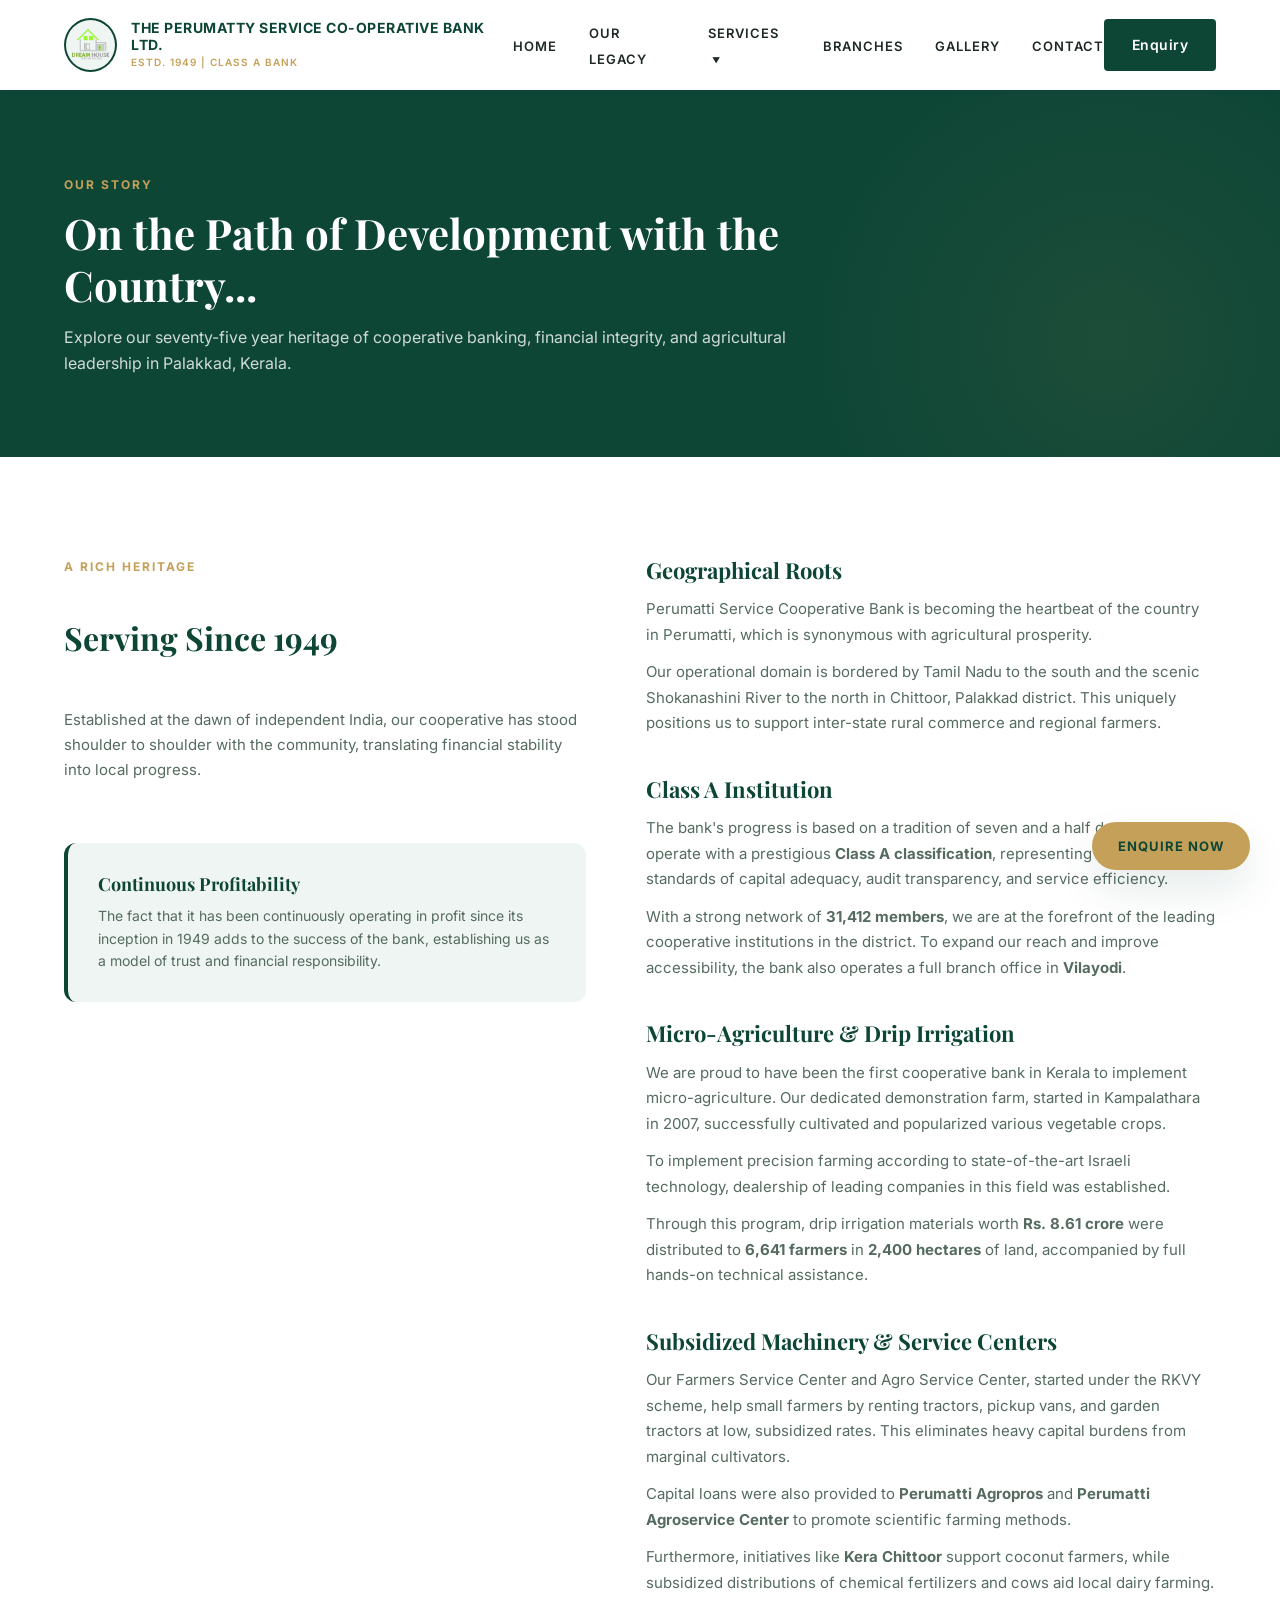
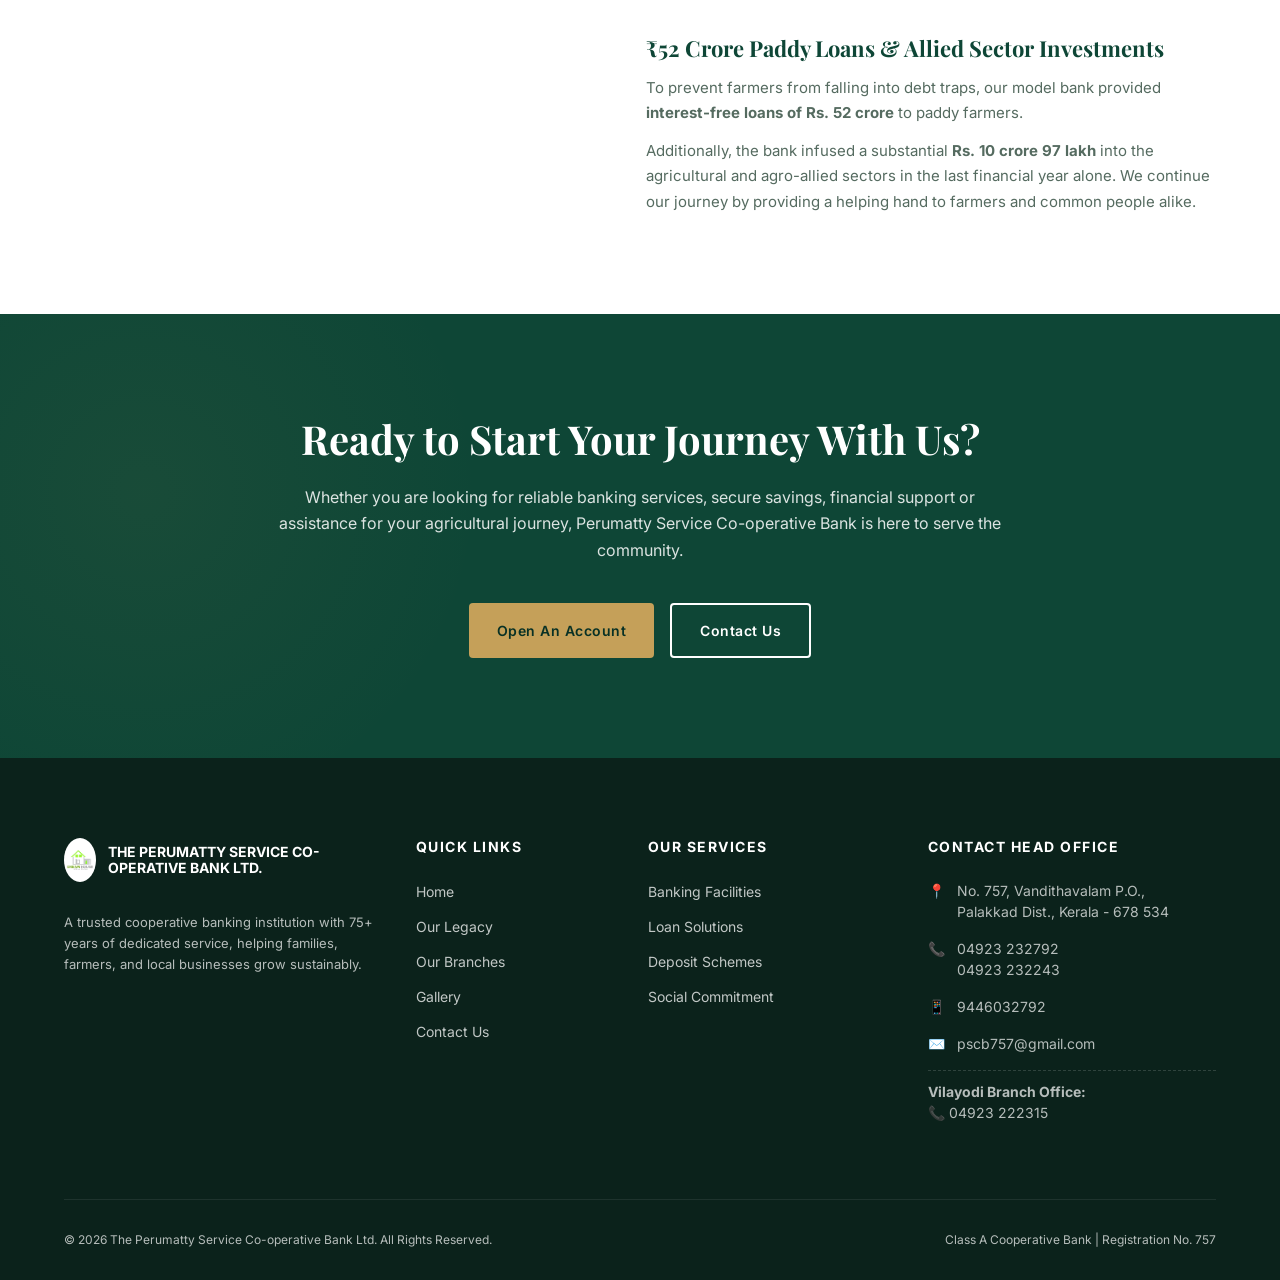
==== about.html @ e108cbb1 "Initial commit - Perumatty Bank website" ====
<!DOCTYPE html>
<html lang="en">
<head>
    <meta charset="UTF-8">
    <meta name="viewport" content="width=device-width, initial-scale=1.0">
    <title>Our Legacy | Perumatty Service Co-operative Bank Ltd.</title>
    <meta name="description" content="Discover the 75-year history of Perumatty Service Co-operative Bank, a pioneer in cooperative banking and micro-agriculture since 1949.">
    <!-- Stylesheets -->
    <link rel="stylesheet" href="css/style.css">
</head>
<body>

    <!-- Sticky Navigation Bar -->
    <header class="navbar">
        <div class="container">
            <a href="index.html" class="nav-brand">
                <div class="logo-container">
                    <img src="assets/logo.png" alt="Perumatty Bank Logo">
                </div>
                <div class="brand-names">
                    <span class="brand-title-full">THE PERUMATTY SERVICE CO-OPERATIVE BANK LTD.</span>
                    <span class="brand-subtitle-full">ESTD. 1949 | CLASS A BANK</span>
                </div>
            </a>
            
            <nav>
                <ul class="nav-menu">
                    <li class="nav-item"><a href="index.html" class="nav-link">Home</a></li>
                    <li class="nav-item"><a href="about.html" class="nav-link active">Our Legacy</a></li>
                    <li class="nav-item dropdown">
                        <a class="nav-link">Services <span class="dropdown-icon">▼</span></a>
                        <div class="dropdown-menu">
                            <a href="services/banking-facilities.html" class="dropdown-link">Banking Facilities</a>
                            <a href="services/loans.html" class="dropdown-link">Loan Solutions</a>
                            <a href="services/deposits.html" class="dropdown-link">Deposit Schemes</a>
                            <a href="services/social-committed-presence.html" class="dropdown-link">Social Committed Presence</a>
                        </div>
                    </li>
                    <li class="nav-item"><a href="branches.html" class="nav-link">Branches</a></li>
                    <li class="nav-item"><a href="gallery.html" class="nav-link">Gallery</a></li>
                    <li class="nav-item"><a href="contact.html" class="nav-link">Contact</a></li>
                </ul>
            </nav>

            <div class="navbar-actions">
                <a href="#enquiry" class="btn btn-primary trigger-enquiry">Enquiry</a>
            </div>

            <button class="hamburger" aria-label="Toggle Navigation Menu">
                <span></span>
                <span></span>
                <span></span>
            </button>
        </div>
    </header>
    
    <!-- Navbar Spacer -->
    <div class="navbar-spacer"></div>

    <!-- Sub-Hero Banner -->
    <section class="sub-hero">
        <div class="container">
            <div class="sub-hero-content">
                <span class="eyebrow" style="color: var(--accent);">Our Story</span>
                <h1 class="sub-hero-title">On the Path of Development with the Country...</h1>
                <p class="sub-hero-desc">Explore our seventy-five year heritage of cooperative banking, financial integrity, and agricultural leadership in Palakkad, Kerala.</p>
            </div>
        </div>
    </section>

    <!-- Detailed About Sections -->
    <section class="section section-bg-white reveal">
        <div class="container">
            <div class="welcome-grid" style="align-items: flex-start;">
                <!-- Left: Legacy Highlight -->
                <div class="contact-info-panel" style="position: sticky; top: 110px;">
                    <span class="eyebrow">A Rich Heritage</span>
                    <h2 style="font-size: 32px; margin-bottom: 20px;">Serving Since 1949</h2>
                    <p style="color: var(--text-muted); font-size: 15px; margin-bottom: 30px;">Established at the dawn of independent India, our cooperative has stood shoulder to shoulder with the community, translating financial stability into local progress.</p>
                    
                    <div style="background-color: var(--primary-light); padding: 30px; border-radius: var(--border-radius-md); border-left: 4px solid var(--primary);">
                        <h4 style="font-size: 18px; margin-bottom: 10px; color: var(--primary);">Continuous Profitability</h4>
                        <p style="font-size: 14px; color: var(--text-muted); line-height: 1.6;">The fact that it has been continuously operating in profit since its inception in 1949 adds to the success of the bank, establishing us as a model of trust and financial responsibility.</p>
                    </div>
                </div>

                <!-- Right: Editorial Content broken into readable sections -->
                <div class="welcome-content" style="display: flex; flex-direction: column; gap: 40px;">
                    
                    <!-- Section 1: Geographical Roots -->
                    <div>
                        <h3 style="font-size: 22px; margin-bottom: 12px; color: var(--primary); font-family: var(--font-heading);">Geographical Roots</h3>
                        <p style="color: var(--text-muted); font-size: 15px; line-height: 1.7; margin-bottom: 12px;">
                            Perumatti Service Cooperative Bank is becoming the heartbeat of the country in Perumatti, which is synonymous with agricultural prosperity.
                        </p>
                        <p style="color: var(--text-muted); font-size: 15px; line-height: 1.7;">
                            Our operational domain is bordered by Tamil Nadu to the south and the scenic Shokanashini River to the north in Chittoor, Palakkad district. This uniquely positions us to support inter-state rural commerce and regional farmers.
                        </p>
                    </div>

                    <!-- Section 2: Established Membership & Classification -->
                    <div>
                        <h3 style="font-size: 22px; margin-bottom: 12px; color: var(--primary); font-family: var(--font-heading);">Class A Institution</h3>
                        <p style="color: var(--text-muted); font-size: 15px; line-height: 1.7; margin-bottom: 12px;">
                            The bank's progress is based on a tradition of seven and a half decades. We operate with a prestigious <strong>Class A classification</strong>, representing the highest standards of capital adequacy, audit transparency, and service efficiency.
                        </p>
                        <p style="color: var(--text-muted); font-size: 15px; line-height: 1.7;">
                            With a strong network of <strong>31,412 members</strong>, we are at the forefront of the leading cooperative institutions in the district. To expand our reach and improve accessibility, the bank also operates a full branch office in <strong>Vilayodi</strong>.
                        </p>
                    </div>

                    <!-- Section 3: Precision Farming & Israeli Technology -->
                    <div>
                        <h3 style="font-size: 22px; margin-bottom: 12px; color: var(--primary); font-family: var(--font-heading);">Micro-Agriculture & Drip Irrigation</h3>
                        <p style="color: var(--text-muted); font-size: 15px; line-height: 1.7; margin-bottom: 12px;">
                            We are proud to have been the first cooperative bank in Kerala to implement micro-agriculture. Our dedicated demonstration farm, started in Kampalathara in 2007, successfully cultivated and popularized various vegetable crops.
                        </p>
                        <p style="color: var(--text-muted); font-size: 15px; line-height: 1.7; margin-bottom: 12px;">
                            To implement precision farming according to state-of-the-art Israeli technology, dealership of leading companies in this field was established.
                        </p>
                        <p style="color: var(--text-muted); font-size: 15px; line-height: 1.7;">
                            Through this program, drip irrigation materials worth <strong>Rs. 8.61 crore</strong> were distributed to <strong>6,641 farmers</strong> in <strong>2,400 hectares</strong> of land, accompanied by full hands-on technical assistance.
                        </p>
                    </div>

                    <!-- Section 4: Farmers Service Center & Subsidies -->
                    <div>
                        <h3 style="font-size: 22px; margin-bottom: 12px; color: var(--primary); font-family: var(--font-heading);">Subsidized Machinery & Service Centers</h3>
                        <p style="color: var(--text-muted); font-size: 15px; line-height: 1.7; margin-bottom: 12px;">
                            Our Farmers Service Center and Agro Service Center, started under the RKVY scheme, help small farmers by renting tractors, pickup vans, and garden tractors at low, subsidized rates. This eliminates heavy capital burdens from marginal cultivators.
                        </p>
                        <p style="color: var(--text-muted); font-size: 15px; line-height: 1.7; margin-bottom: 12px;">
                            Capital loans were also provided to <strong>Perumatti Agropros</strong> and <strong>Perumatti Agroservice Center</strong> to promote scientific farming methods.
                        </p>
                        <p style="color: var(--text-muted); font-size: 15px; line-height: 1.7;">
                            Furthermore, initiatives like <strong>Kera Chittoor</strong> support coconut farmers, while subsidized distributions of chemical fertilizers and cows aid local dairy farming.
                        </p>
                    </div>

                    <!-- Section 5: Unprecedented Paddy Financing -->
                    <div>
                        <h3 style="font-size: 22px; margin-bottom: 12px; color: var(--primary); font-family: var(--font-heading);">₹52 Crore Paddy Loans & Allied Sector Investments</h3>
                        <p style="color: var(--text-muted); font-size: 15px; line-height: 1.7; margin-bottom: 12px;">
                            To prevent farmers from falling into debt traps, our model bank provided <strong>interest-free loans of Rs. 52 crore</strong> to paddy farmers.
                        </p>
                        <p style="color: var(--text-muted); font-size: 15px; line-height: 1.7;">
                            Additionally, the bank infused a substantial <strong>Rs. 10 crore 97 lakh</strong> into the agricultural and agro-allied sectors in the last financial year alone. We continue our journey by providing a helping hand to farmers and common people alike.
                        </p>
                    </div>
                </div>
            </div>
        </div>
    </section>

    <!-- Ready to Start Your Journey Section -->
    <section class="cta-section reveal">
        <div class="container">
            <div class="cta-content">
                <h2 class="cta-title">Ready to Start Your Journey With Us?</h2>
                <p class="cta-desc">Whether you are looking for reliable banking services, secure savings, financial support or assistance for your agricultural journey, Perumatty Service Co-operative Bank is here to serve the community.</p>
                <div class="cta-actions">
                    <a href="#enquiry" class="btn btn-accent trigger-enquiry" data-service="General Enquiry">Open An Account</a>
                    <a href="contact.html" class="btn btn-outline-white">Contact Us</a>
                </div>
            </div>
        </div>
    </section>

    <!-- Footer -->
    <footer class="footer">
        <div class="container">
            <div class="footer-grid">
                <!-- Col 1: Brand Info -->
                <div class="footer-logo-area">
                    <div class="footer-logo-row">
                        <div class="footer-logo-container">
                            <img src="assets/logo.png" alt="Perumatty Bank Footer Logo">
                        </div>
                        <span class="footer-brand-title">THE PERUMATTY SERVICE CO-OPERATIVE BANK LTD.</span>
                    </div>
                    <p style="font-size: 13px; line-height: 1.6; margin-top: 10px;">A trusted cooperative banking institution with 75+ years of dedicated service, helping families, farmers, and local businesses grow sustainably.</p>
                </div>
                
                <!-- Col 2: Quick Links -->
                <div>
                    <h5>Quick Links</h5>
                    <ul class="footer-links-list">
                        <li class="footer-link-item"><a href="index.html">Home</a></li>
                        <li class="footer-link-item"><a href="about.html">Our Legacy</a></li>
                        <li class="footer-link-item"><a href="branches.html">Our Branches</a></li>
                        <li class="footer-link-item"><a href="gallery.html">Gallery</a></li>
                        <li class="footer-link-item"><a href="contact.html">Contact Us</a></li>
                    </ul>
                </div>
                
                <!-- Col 3: Services Links -->
                <div>
                    <h5>Our Services</h5>
                    <ul class="footer-links-list">
                        <li class="footer-link-item"><a href="services/banking-facilities.html">Banking Facilities</a></li>
                        <li class="footer-link-item"><a href="services/loans.html">Loan Solutions</a></li>
                        <li class="footer-link-item"><a href="services/deposits.html">Deposit Schemes</a></li>
                        <li class="footer-link-item"><a href="services/social-committed-presence.html">Social Commitment</a></li>
                    </ul>
                </div>
                
                <!-- Col 4: Contact Details -->
                <div>
                    <h5>Contact Head Office</h5>
                    <div class="footer-contact-item">
                        <div class="footer-contact-icon">📍</div>
                        <div>No. 757, Vandithavalam P.O.,<br>Palakkad Dist., Kerala - 678 534</div>
                    </div>
                    <div class="footer-contact-item">
                        <div class="footer-contact-icon">📞</div>
                        <div>
                            <a href="tel:04923232792">04923 232792</a><br>
                            <a href="tel:04923232243">04923 232243</a>
                        </div>
                    </div>
                    <div class="footer-contact-item">
                        <div class="footer-contact-icon">📱</div>
                        <div><a href="tel:9446032792">9446032792</a></div>
                    </div>
                    <div class="footer-contact-item">
                        <div class="footer-contact-icon">✉️</div>
                        <div><a href="mailto:pscb757@gmail.com">pscb757@gmail.com</a></div>
                    </div>
                    <div class="footer-contact-item" style="border-top: 1px dashed rgba(255,255,255,0.15); padding-top: 10px; margin-top: 10px;">
                        <div>
                            <strong>Vilayodi Branch Office:</strong><br>
                            📞 <a href="tel:04923222315">04923 222315</a>
                        </div>
                    </div>
                </div>
            </div>
            
            <div class="footer-bottom">
                <div>&copy; 2026 The Perumatty Service Co-operative Bank Ltd. All Rights Reserved.</div>
                <div>Class A Cooperative Bank | Registration No. 757</div>
            </div>
        </div>
    </footer>

    <!-- Sticky Floating Enquiry Button -->
    <button class="sticky-enquiry-btn trigger-enquiry">
        <span>Enquire Now</span>
    </button>

    <!-- Enquiry Modal/Panel -->
    <div class="enquiry-modal" id="enquiryModal">
        <div class="enquiry-panel">
            <div class="enquiry-header">
                <h3>Quick Enquiry</h3>
                <button class="enquiry-close" aria-label="Close Enquiry Panel">&times;</button>
            </div>
            <form id="enquiryForm">
                <div class="form-group">
                    <label class="form-label" for="enquiryName">Full Name</label>
                    <input type="text" id="enquiryName" class="form-control" placeholder="Enter your full name" required>
                </div>
                <div class="form-group">
                    <label class="form-label" for="enquiryPhone">Phone Number</label>
                    <input type="tel" id="enquiryPhone" class="form-control" placeholder="Enter phone number" required>
                </div>
                <div class="form-group">
                    <label class="form-label" for="enquiryEmail">Email Address</label>
                    <input type="email" id="enquiryEmail" class="form-control" placeholder="Enter email address" required>
                </div>
                <div class="form-group">
                    <label class="form-label" for="enquiryService">Select Service</label>
                    <select id="enquiryService" class="form-control" required>
                        <option value="">-- Choose Option --</option>
                        <option value="Banking Facilities">Banking Facilities</option>
                        <option value="Loans">Loans</option>
                        <option value="Deposits">Deposits</option>
                        <option value="Social Committed Presence">Social Committed Presence</option>
                        <option value="General Enquiry">General Enquiry</option>
                    </select>
                </div>
                <div class="form-group">
                    <label class="form-label" for="enquiryMsg">Message</label>
                    <textarea id="enquiryMsg" class="form-control" placeholder="How can we assist you?" required></textarea>
                </div>
                <button type="submit" class="btn btn-primary" style="width: 100%; margin-top: 10px;">Submit Enquiry</button>
            </form>
            
            <div class="enquiry-quick-links">
                <a href="tel:9446032792" class="enquiry-quick-btn call">📞 Call Us</a>
                <a href="https://wa.me/919446032792" target="_blank" class="enquiry-quick-btn whatsapp">💬 WhatsApp</a>
            </div>
        </div>
    </div>

    <!-- Scripts -->
    <script src="js/main.js"></script>
</body>
</html>
---- css/style.css ----
/* ==========================================================================
   PERUMATTY SERVICE CO-OPERATIVE BANK LTD. - DESIGN SYSTEM
   ========================================================================== */

/* Import Google Fonts */
@import url('https://fonts.googleapis.com/css2?family=Inter:wght@300;400;500;600;700&family=Playfair+Display:ital,wght@0,400;0,600;0,700;1,400&display=swap');

/* Color Variables and Theme Tokens */
:root {
    --primary: #0E4636;
    --primary-hover: #083125;
    --primary-light: #EFF5F2;
    --primary-rgb: 14, 70, 54;
    --accent: #C5A059;
    --accent-hover: #A8833E;
    --accent-light: #FAF7F2;
    --text-dark: #1E2923;
    --text-muted: #556B60;
    --bg-white: #FFFFFF;
    --bg-light: #F4F7F5;
    --border-light: #E2EAE5;
    --shadow-sm: 0 2px 4px rgba(0,0,0,0.02);
    --shadow-md: 0 10px 30px rgba(14,70,54,0.06);
    --shadow-lg: 0 20px 40px rgba(14,70,54,0.1);
    --font-heading: 'Playfair Display', Georgia, serif;
    --font-body: 'Inter', -apple-system, BlinkMacSystemFont, "Segoe UI", Roboto, sans-serif;
    --transition-smooth: all 0.4s cubic-bezier(0.16, 1, 0.3, 1);
    --transition-fast: all 0.2s ease;
    --border-radius-sm: 4px;
    --border-radius-md: 12px;
    --border-radius-lg: 24px;
    --max-width: 1200px;
}

/* Base resets & global layouts */
* {
    box-sizing: border-box;
    margin: 0;
    padding: 0;
}

html {
    scroll-behavior: smooth;
    font-size: 16px;
    -webkit-font-smoothing: antialiased;
}

body {
    font-family: var(--font-body);
    color: var(--text-dark);
    background-color: var(--bg-white);
    line-height: 1.65;
    overflow-x: hidden;
}

a {
    color: inherit;
    text-decoration: none;
    transition: var(--transition-fast);
}

button, input, select, textarea {
    font-family: inherit;
}

h1, h2, h3, h4, h5, h6 {
    font-family: var(--font-heading);
    font-weight: 700;
    line-height: 1.25;
    color: var(--primary);
}

/* Common Layout Containers */
.container {
    width: 100%;
    max-width: var(--max-width);
    margin: 0 auto;
    padding: 0 24px;
}

.section {
    padding: 100px 0;
    position: relative;
}

.section-bg-light {
    background-color: var(--bg-light);
}

.section-bg-primary-light {
    background-color: var(--primary-light);
}

.section-bg-accent-light {
    background-color: var(--accent-light);
}

/* Header & Section Headings */
.section-header {
    text-align: center;
    max-width: 700px;
    margin: 0 auto 60px auto;
}

.eyebrow {
    font-family: var(--font-body);
    font-size: 12px;
    font-weight: 700;
    text-transform: uppercase;
    letter-spacing: 2px;
    color: var(--accent);
    display: inline-block;
    margin-bottom: 12px;
}

.section-title {
    font-size: 38px;
    margin-bottom: 16px;
    position: relative;
}

.section-subtitle {
    font-family: var(--font-body);
    font-size: 16px;
    color: var(--text-muted);
    font-weight: 400;
}

/* Buttons */
.btn {
    display: inline-flex;
    align-items: center;
    justify-content: center;
    padding: 14px 28px;
    font-size: 14px;
    font-weight: 600;
    border-radius: var(--border-radius-sm);
    cursor: pointer;
    transition: var(--transition-smooth);
    border: none;
    outline: none;
    letter-spacing: 0.5px;
}

.btn-primary {
    background-color: var(--primary);
    color: var(--bg-white);
}

.btn-primary:hover {
    background-color: var(--primary-hover);
    transform: translateY(-2px);
    box-shadow: 0 4px 12px rgba(14, 70, 54, 0.2);
}

.btn-secondary {
    background-color: transparent;
    color: var(--primary);
    border: 2px solid var(--primary);
}

.btn-secondary:hover {
    background-color: var(--primary);
    color: var(--bg-white);
    transform: translateY(-2px);
}

.btn-accent {
    background-color: var(--accent);
    color: var(--primary-hover);
}

.btn-accent:hover {
    background-color: var(--accent-hover);
    color: var(--bg-white);
    transform: translateY(-2px);
}

.btn-outline-white {
    background-color: transparent;
    color: var(--bg-white);
    border: 2px solid var(--bg-white);
}

.btn-outline-white:hover {
    background-color: var(--bg-white);
    color: var(--primary);
    transform: translateY(-2px);
}

/* Sticky Navigation Bar */
.navbar-spacer {
    height: 90px;
}

.navbar {
    position: fixed;
    top: 0;
    left: 0;
    width: 100%;
    z-index: 1000;
    background-color: rgba(255, 255, 255, 0.95);
    backdrop-filter: blur(10px);
    box-shadow: var(--shadow-sm);
    transition: var(--transition-smooth);
    height: 90px;
    display: flex;
    align-items: center;
}

.navbar.scrolled {
    height: 70px;
    box-shadow: var(--shadow-md);
    background-color: rgba(255, 255, 255, 0.98);
}

.navbar .container {
    display: flex;
    align-items: center;
    justify-content: space-between;
}

.nav-brand {
    display: flex;
    align-items: center;
    gap: 14px;
}

.logo-container {
    width: 54px;
    height: 54px;
    border-radius: 50%;
    background-color: var(--primary-light);
    border: 2px solid var(--primary);
    display: flex;
    align-items: center;
    justify-content: center;
    overflow: hidden;
    transition: var(--transition-smooth);
}

.navbar.scrolled .logo-container {
    width: 44px;
    height: 44px;
}

.logo-container img {
    width: 85%;
    height: 85%;
    object-fit: contain;
}

.brand-names {
    display: flex;
    flex-direction: column;
}

.brand-title-full {
    font-size: 14px;
    font-weight: 700;
    color: var(--primary);
    letter-spacing: 0.5px;
    line-height: 1.2;
}

.brand-subtitle-full {
    font-size: 10px;
    color: var(--accent);
    font-weight: 600;
    letter-spacing: 1px;
}

/* Nav Menu links */
.nav-menu {
    display: flex;
    align-items: center;
    gap: 32px;
    list-style: none;
}

.nav-item {
    position: relative;
}

.nav-link {
    font-size: 13px;
    font-weight: 600;
    color: var(--text-dark);
    letter-spacing: 1px;
    text-transform: uppercase;
    padding: 8px 0;
    position: relative;
    cursor: pointer;
}

.nav-link::after {
    content: '';
    position: absolute;
    bottom: 0;
    left: 0;
    width: 0;
    height: 2px;
    background-color: var(--primary);
    transition: var(--transition-fast);
}

.nav-link:hover {
    color: var(--primary);
}

.nav-link:hover::after {
    width: 100%;
}

/* Services Dropdown */
.dropdown-menu {
    position: absolute;
    top: 100%;
    left: 50%;
    transform: translateX(-50%) translateY(10px);
    background-color: var(--bg-white);
    border-radius: var(--border-radius-sm);
    box-shadow: var(--shadow-lg);
    padding: 12px 0;
    min-width: 240px;
    opacity: 0;
    visibility: hidden;
    transition: var(--transition-smooth);
    border: 1px solid var(--border-light);
}

.nav-item:hover .dropdown-menu {
    opacity: 1;
    visibility: visible;
    transform: translateX(-50%) translateY(0);
}

.dropdown-link {
    display: block;
    padding: 10px 24px;
    font-size: 13px;
    color: var(--text-dark);
    font-weight: 500;
    transition: var(--transition-fast);
}

.dropdown-link:hover {
    background-color: var(--primary-light);
    color: var(--primary);
    padding-left: 28px;
}

.dropdown-icon {
    font-size: 8px;
    margin-left: 4px;
    vertical-align: middle;
}

/* Hamburger & Mobile Menu */
.hamburger {
    display: none;
    flex-direction: column;
    gap: 6px;
    cursor: pointer;
    background: none;
    border: none;
    padding: 8px;
}

.hamburger span {
    display: block;
    width: 24px;
    height: 2px;
    background-color: var(--primary);
    transition: var(--transition-smooth);
}

/* Hero Carousel */
.hero {
    height: 600px;
    width: 100%;
    position: relative;
    overflow: hidden;
    background-color: #051A14;
}

.hero-slider {
    position: absolute;
    top: 0;
    left: 0;
    width: 100%;
    height: 100%;
}

.hero-slide {
    position: absolute;
    top: 0;
    left: 0;
    width: 100%;
    height: 100%;
    opacity: 0;
    transition: opacity 1.2s ease-in-out;
    background-size: cover;
    background-position: center;
}

.hero-slide.active {
    opacity: 1;
}

.hero-overlay {
    position: absolute;
    top: 0;
    left: 0;
    width: 100%;
    height: 100%;
    background: linear-gradient(to right, rgba(14,70,54,0.9) 30%, rgba(14,70,54,0.4) 100%);
    z-index: 2;
}

.hero-content {
    position: relative;
    z-index: 3;
    height: 100%;
    display: flex;
    flex-direction: column;
    justify-content: center;
    color: var(--bg-white);
}

.hero-text-box {
    max-width: 650px;
}

.hero-eyebrow {
    font-size: 12px;
    font-weight: 700;
    letter-spacing: 3px;
    color: var(--accent);
    text-transform: uppercase;
    margin-bottom: 20px;
    opacity: 0;
    transform: translateY(20px);
    animation: slideInUp 0.8s forwards 0.2s;
}

.hero-title {
    font-size: 54px;
    color: var(--bg-white);
    margin-bottom: 20px;
    font-weight: 700;
    opacity: 0;
    transform: translateY(20px);
    animation: slideInUp 0.8s forwards 0.4s;
    line-height: 1.15;
}

.hero-desc {
    font-size: 16px;
    color: rgba(255, 255, 255, 0.85);
    margin-bottom: 36px;
    font-weight: 400;
    opacity: 0;
    transform: translateY(20px);
    animation: slideInUp 0.8s forwards 0.6s;
}

.hero-actions {
    display: flex;
    gap: 16px;
    opacity: 0;
    transform: translateY(20px);
    animation: slideInUp 0.8s forwards 0.8s;
}

/* Inner Page Hero (Sub-Hero) */
.sub-hero {
    background-color: var(--primary);
    padding: 80px 0;
    position: relative;
    overflow: hidden;
}

.sub-hero::before {
    content: '';
    position: absolute;
    right: -10%;
    bottom: -50%;
    width: 600px;
    height: 600px;
    border-radius: 50%;
    background: radial-gradient(circle, rgba(197,160,89,0.08) 0%, transparent 70%);
}

.sub-hero-content {
    color: var(--bg-white);
    max-width: 800px;
}

.sub-hero-title {
    color: var(--bg-white);
    font-size: 42px;
    margin-bottom: 12px;
}

.sub-hero-desc {
    font-size: 16px;
    color: rgba(255,255,255,0.8);
    font-weight: 400;
}

/* Two Column Welcome Section */
.welcome-grid {
    display: grid;
    grid-template-columns: 1.1fr 1.2fr;
    gap: 60px;
    align-items: center;
}

.welcome-img-container {
    border-radius: var(--border-radius-md);
    overflow: hidden;
    box-shadow: var(--shadow-lg);
    aspect-ratio: 4/3;
}

.welcome-img-container img {
    width: 100%;
    height: 100%;
    object-fit: cover;
    transition: var(--transition-smooth);
}

.welcome-img-container:hover img {
    transform: scale(1.05);
}

.welcome-content .eyebrow {
    margin-bottom: 14px;
}

.welcome-content h2 {
    font-size: 34px;
    margin-bottom: 24px;
}

.welcome-text {
    color: var(--text-muted);
    font-size: 15px;
    margin-bottom: 30px;
}

.welcome-text p {
    margin-bottom: 16px;
}

/* Grid & Cards Systems */
.card-grid {
    display: grid;
    grid-template-columns: repeat(auto-fit, minmax(280px, 1fr));
    gap: 30px;
}

.card-grid-3 {
    display: grid;
    grid-template-columns: repeat(3, 1fr);
    gap: 30px;
}

/* Service/Facility Cards */
.card {
    background-color: var(--bg-white);
    border: 1px solid var(--border-light);
    border-radius: var(--border-radius-md);
    padding: 40px 30px;
    transition: var(--transition-smooth);
    display: flex;
    flex-direction: column;
}

.card:hover {
    transform: translateY(-8px);
    box-shadow: var(--shadow-lg);
    border-color: rgba(14,70,54,0.15);
}

.card-icon {
    font-size: 32px;
    color: var(--accent);
    margin-bottom: 24px;
    height: 48px;
    display: flex;
    align-items: center;
}

.card-icon svg {
    width: 40px;
    height: 40px;
    stroke: currentColor;
    stroke-width: 1.5;
    fill: none;
}

.card-title {
    font-size: 20px;
    margin-bottom: 14px;
}

.card-desc {
    font-size: 14px;
    color: var(--text-muted);
    flex-grow: 1;
    margin-bottom: 20px;
}

.card-link {
    font-size: 12px;
    font-weight: 700;
    color: var(--primary);
    text-transform: uppercase;
    letter-spacing: 1px;
    display: inline-flex;
    align-items: center;
    gap: 6px;
}

.card-link::after {
    content: '→';
    transition: var(--transition-fast);
}

.card:hover .card-link::after {
    transform: translateX(4px);
}

/* Stat Section */
.stats-grid {
    display: grid;
    grid-template-columns: repeat(auto-fit, minmax(220px, 1fr));
    gap: 30px;
    margin-bottom: 50px;
}

.stat-card {
    background-color: var(--bg-white);
    border-top: 4px solid var(--primary);
    border-radius: var(--border-radius-md);
    padding: 30px 24px;
    text-align: center;
    box-shadow: var(--shadow-sm);
    transition: var(--transition-smooth);
}

.stat-card:hover {
    transform: translateY(-4px);
    box-shadow: var(--shadow-md);
}

.stat-number {
    font-family: var(--font-heading);
    font-size: 36px;
    font-weight: 700;
    color: var(--primary);
    margin-bottom: 10px;
}

.stat-label {
    font-size: 11px;
    font-weight: 700;
    letter-spacing: 1px;
    text-transform: uppercase;
    color: var(--text-muted);
}

/* Editorial Agriculture & Community Section */
.editorial-grid {
    display: grid;
    grid-template-columns: 1fr 1.1fr;
    gap: 60px;
    align-items: center;
}

.editorial-content h2 {
    font-size: 34px;
    margin-bottom: 24px;
}

.editorial-text {
    color: var(--text-muted);
    font-size: 15px;
    margin-bottom: 30px;
}

.editorial-text p {
    margin-bottom: 16px;
}

.editorial-cards {
    display: grid;
    grid-template-columns: 1fr 1fr;
    gap: 20px;
}

.editorial-mini-card {
    background-color: var(--bg-white);
    padding: 24px;
    border-radius: var(--border-radius-md);
    border: 1px solid var(--border-light);
    box-shadow: var(--shadow-sm);
}

.editorial-mini-card h4 {
    font-size: 16px;
    margin-bottom: 8px;
}

.editorial-mini-card p {
    font-size: 13px;
    color: var(--text-muted);
}

/* Awards Section */
.awards-grid {
    display: grid;
    grid-template-columns: repeat(3, 1fr);
    gap: 30px;
}

.award-card {
    background-color: var(--bg-white);
    border-radius: var(--border-radius-md);
    overflow: hidden;
    box-shadow: var(--shadow-sm);
    border: 1px solid var(--border-light);
    transition: var(--transition-smooth);
    display: flex;
    flex-direction: column;
}

.award-card:hover {
    transform: translateY(-8px);
    box-shadow: var(--shadow-lg);
}

.award-img-container {
    width: 100%;
    aspect-ratio: 4/3;
    overflow: hidden;
    background-color: var(--bg-light);
}

.award-img-container img {
    width: 100%;
    height: 100%;
    object-fit: cover;
    transition: var(--transition-smooth);
}

.award-card:hover .award-img-container img {
    transform: scale(1.05);
}

.award-info {
    padding: 24px;
    text-align: center;
    flex-grow: 1;
}

.award-year {
    font-size: 24px;
    font-weight: 700;
    color: var(--accent);
    margin-bottom: 8px;
    font-family: var(--font-heading);
}

.award-title {
    font-size: 16px;
    margin-bottom: 8px;
    font-weight: 700;
}

.award-issuer {
    font-size: 12px;
    font-weight: 600;
    text-transform: uppercase;
    letter-spacing: 1px;
    color: var(--text-muted);
}

/* Board of Directors Grid Layout */
.directors-grid {
    display: grid;
    /* Rules specified: Desktop: 4, Tablet: 2-3, Mobile: 1 */
    grid-template-columns: repeat(4, 1fr);
    gap: 30px;
}

.director-card {
    background-color: var(--bg-white);
    border-radius: var(--border-radius-md);
    border: 1px solid var(--border-light);
    padding: 30px 20px;
    text-align: center;
    box-shadow: var(--shadow-sm);
    transition: var(--transition-smooth);
}

.director-card:hover {
    transform: translateY(-4px);
    box-shadow: var(--shadow-md);
    border-color: rgba(14,70,54,0.1);
}

.director-card.prominent {
    border-top: 4px solid var(--accent);
    background-color: var(--accent-light);
}

.director-photo-placeholder {
    width: 110px;
    height: 110px;
    border-radius: 50%;
    background-color: var(--primary-light);
    border: 3px solid var(--primary);
    margin: 0 auto 20px auto;
    display: flex;
    align-items: center;
    justify-content: center;
    color: var(--primary);
    overflow: hidden;
}

.director-photo-placeholder svg {
    width: 60px;
    height: 60px;
    fill: currentColor;
    opacity: 0.6;
}

.director-name {
    font-size: 16px;
    margin-bottom: 6px;
}

.director-position {
    font-size: 12px;
    font-weight: 700;
    text-transform: uppercase;
    letter-spacing: 1.5px;
    color: var(--accent);
    margin-bottom: 4px;
}

.director-designation {
    font-size: 11px;
    color: var(--text-muted);
}

/* Call To Action (Journey) Section */
.cta-section {
    background-color: var(--primary);
    color: var(--bg-white);
    padding: 100px 0;
    text-align: center;
    position: relative;
    overflow: hidden;
}

.cta-section::before {
    content: '';
    position: absolute;
    top: -50%;
    left: -20%;
    width: 800px;
    height: 800px;
    border-radius: 50%;
    background: radial-gradient(circle, rgba(197,160,89,0.06) 0%, transparent 60%);
}

.cta-content {
    max-width: 750px;
    margin: 0 auto;
    position: relative;
    z-index: 2;
}

.cta-title {
    color: var(--bg-white);
    font-size: 40px;
    margin-bottom: 20px;
}

.cta-desc {
    font-size: 16px;
    color: rgba(255,255,255,0.85);
    margin-bottom: 40px;
}

.cta-actions {
    display: flex;
    justify-content: center;
    gap: 16px;
}

/* Branches Page Cards */
.branches-container {
    display: flex;
    flex-direction: column;
    gap: 40px;
}

.branch-card {
    background-color: var(--bg-white);
    border: 1px solid var(--border-light);
    border-radius: var(--border-radius-md);
    padding: 40px;
    box-shadow: var(--shadow-sm);
    display: grid;
    grid-template-columns: 1fr 1fr;
    gap: 40px;
    align-items: center;
}

.branch-card.head-office {
    border-left: 6px solid var(--primary);
}

.branch-card.branch-office {
    border-left: 6px solid var(--accent);
}

.branch-title-container {
    display: flex;
    flex-direction: column;
}

.branch-badge {
    align-self: flex-start;
    padding: 6px 12px;
    font-size: 10px;
    font-weight: 700;
    letter-spacing: 1px;
    text-transform: uppercase;
    border-radius: 4px;
    margin-bottom: 14px;
}

.head-office .branch-badge {
    background-color: var(--primary-light);
    color: var(--primary);
}

.branch-office .branch-badge {
    background-color: var(--accent-light);
    color: var(--accent-hover);
}

.branch-name {
    font-size: 28px;
    margin-bottom: 10px;
}

.branch-addr {
    color: var(--text-muted);
    font-size: 14px;
    line-height: 1.5;
}

.branch-contact-info {
    display: flex;
    flex-direction: column;
    gap: 16px;
}

.branch-contact-item {
    display: flex;
    align-items: center;
    gap: 14px;
}

.branch-contact-icon {
    width: 40px;
    height: 40px;
    border-radius: 50%;
    background-color: var(--bg-light);
    display: flex;
    align-items: center;
    justify-content: center;
    color: var(--primary);
}

.branch-contact-text h5 {
    font-family: var(--font-body);
    font-size: 12px;
    color: var(--text-muted);
    font-weight: 600;
    margin-bottom: 2px;
}

.branch-contact-text p {
    font-size: 14px;
    font-weight: 600;
}

/* Contact Page Grid & Form */
.contact-grid {
    display: grid;
    grid-template-columns: 1fr 1.3fr;
    gap: 60px;
}

.contact-info-panel {
    display: flex;
    flex-direction: column;
    gap: 30px;
}

.contact-info-card {
    background-color: var(--bg-light);
    padding: 24px;
    border-radius: var(--border-radius-md);
    display: flex;
    gap: 16px;
}

.contact-info-icon {
    width: 44px;
    height: 44px;
    border-radius: 50%;
    background-color: var(--primary-light);
    color: var(--primary);
    display: flex;
    align-items: center;
    justify-content: center;
    flex-shrink: 0;
}

.contact-info-icon svg {
    width: 20px;
    height: 20px;
    fill: none;
    stroke: currentColor;
    stroke-width: 2;
}

.contact-info-details h4 {
    font-family: var(--font-body);
    font-size: 15px;
    font-weight: 700;
    margin-bottom: 6px;
}

.contact-info-details p, .contact-info-details a {
    font-size: 14px;
    color: var(--text-muted);
}

.contact-info-details a:hover {
    color: var(--primary);
}

.contact-form-panel {
    background-color: var(--bg-white);
    border: 1px solid var(--border-light);
    border-radius: var(--border-radius-md);
    padding: 40px;
    box-shadow: var(--shadow-sm);
}

.form-title {
    font-size: 26px;
    margin-bottom: 10px;
}

.form-subtitle {
    font-size: 14px;
    color: var(--text-muted);
    margin-bottom: 30px;
}

.form-group {
    margin-bottom: 20px;
}

.form-label {
    display: block;
    font-size: 12px;
    font-weight: 700;
    text-transform: uppercase;
    letter-spacing: 0.5px;
    margin-bottom: 8px;
    color: var(--text-dark);
}

.form-control {
    width: 100%;
    padding: 12px 16px;
    font-size: 14px;
    border: 1px solid var(--border-light);
    border-radius: var(--border-radius-sm);
    background-color: var(--bg-light);
    color: var(--text-dark);
    outline: none;
    transition: var(--transition-fast);
}

.form-control:focus {
    border-color: var(--primary);
    background-color: var(--bg-white);
    box-shadow: 0 0 0 3px rgba(14,70,54,0.1);
}

textarea.form-control {
    resize: vertical;
    min-height: 120px;
}

/* Gallery Grid */
.gallery-grid {
    display: grid;
    grid-template-columns: repeat(auto-fill, minmax(280px, 1fr));
    gap: 20px;
}

.gallery-item {
    background-color: var(--bg-white);
    border-radius: var(--border-radius-md);
    overflow: hidden;
    aspect-ratio: 4/3;
    cursor: pointer;
    box-shadow: var(--shadow-sm);
    border: 1px solid var(--border-light);
    position: relative;
}

.gallery-item img {
    width: 100%;
    height: 100%;
    object-fit: cover;
    transition: var(--transition-smooth);
}

.gallery-item-hover {
    position: absolute;
    top: 0;
    left: 0;
    width: 100%;
    height: 100%;
    background-color: rgba(14,70,54,0.7);
    display: flex;
    align-items: center;
    justify-content: center;
    opacity: 0;
    transition: var(--transition-smooth);
    color: var(--bg-white);
    font-size: 14px;
    font-weight: 600;
    text-transform: uppercase;
    letter-spacing: 1px;
}

.gallery-item:hover img {
    transform: scale(1.05);
}

.gallery-item:hover .gallery-item-hover {
    opacity: 1;
}

/* Lightbox Modal */
.lightbox {
    position: fixed;
    top: 0;
    left: 0;
    width: 100%;
    height: 100%;
    background-color: rgba(14,70,54,0.95);
    z-index: 2000;
    display: none;
    align-items: center;
    justify-content: center;
    opacity: 0;
    transition: opacity 0.3s ease;
}

.lightbox.active {
    display: flex;
    opacity: 1;
}

.lightbox-content {
    max-width: 90%;
    max-height: 85%;
    position: relative;
}

.lightbox-content img {
    max-width: 100%;
    max-height: 80vh;
    border-radius: 4px;
    box-shadow: var(--shadow-lg);
    object-fit: contain;
}

.lightbox-close {
    position: absolute;
    top: -40px;
    right: 0;
    color: var(--bg-white);
    font-size: 30px;
    cursor: pointer;
    background: none;
    border: none;
}

.lightbox-caption {
    color: var(--bg-white);
    text-align: center;
    margin-top: 15px;
    font-size: 15px;
    font-weight: 500;
}

/* Sticky Enquiry Button */
.sticky-enquiry-btn {
    position: fixed;
    bottom: 30px;
    right: 30px;
    z-index: 999;
    display: flex;
    align-items: center;
    justify-content: center;
    padding: 14px 24px;
    background-color: var(--accent);
    color: var(--primary);
    font-weight: 700;
    font-size: 13px;
    letter-spacing: 1px;
    text-transform: uppercase;
    border-radius: 50px;
    box-shadow: var(--shadow-lg);
    cursor: pointer;
    transition: var(--transition-smooth);
    border: 2px solid var(--accent);
}

.sticky-enquiry-btn:hover {
    background-color: var(--primary);
    color: var(--bg-white);
    border-color: var(--primary);
    transform: translateY(-4px);
}

/* Enquiry Modal / Slide-in Panel */
.enquiry-modal {
    position: fixed;
    top: 0;
    right: 0;
    width: 100%;
    height: 100%;
    z-index: 10000;
    display: none;
    background-color: rgba(30, 41, 35, 0.6);
    backdrop-filter: blur(5px);
    transition: var(--transition-smooth);
}

.enquiry-modal.active {
    display: block;
}

.enquiry-panel {
    position: absolute;
    top: 0;
    right: -450px;
    width: 450px;
    max-width: 100%;
    height: 100%;
    background-color: var(--bg-white);
    box-shadow: var(--shadow-lg);
    padding: 40px;
    overflow-y: auto;
    transition: right 0.5s cubic-bezier(0.16, 1, 0.3, 1);
    display: flex;
    flex-direction: column;
}

.enquiry-modal.active .enquiry-panel {
    right: 0;
}

.enquiry-header {
    display: flex;
    justify-content: space-between;
    align-items: center;
    margin-bottom: 30px;
}

.enquiry-header h3 {
    font-size: 24px;
}

.enquiry-close {
    font-size: 24px;
    cursor: pointer;
    background: none;
    border: none;
    color: var(--text-muted);
}

.enquiry-close:hover {
    color: var(--primary);
}

.enquiry-quick-links {
    margin-top: auto;
    padding-top: 30px;
    border-top: 1px solid var(--border-light);
    display: grid;
    grid-template-columns: 1fr 1fr;
    gap: 12px;
}

.enquiry-quick-btn {
    display: inline-flex;
    align-items: center;
    justify-content: center;
    gap: 8px;
    padding: 12px;
    border-radius: var(--border-radius-sm);
    font-size: 13px;
    font-weight: 600;
    text-align: center;
}

.enquiry-quick-btn.call {
    background-color: var(--primary-light);
    color: var(--primary);
}

.enquiry-quick-btn.whatsapp {
    background-color: #25D366;
    color: var(--bg-white);
}

/* Footer Section */
.footer {
    background-color: #0B221B;
    color: rgba(255,255,255,0.7);
    padding: 80px 0 30px 0;
    font-size: 14px;
}

.footer h4, .footer h5 {
    color: var(--bg-white);
    margin-bottom: 24px;
}

.footer h4 {
    font-size: 22px;
}

.footer h5 {
    font-family: var(--font-body);
    font-size: 14px;
    text-transform: uppercase;
    letter-spacing: 1.5px;
    font-weight: 700;
}

.footer-grid {
    display: grid;
    grid-template-columns: 1.3fr 0.8fr 1fr 1.2fr;
    gap: 40px;
    margin-bottom: 60px;
}

.footer-logo-area {
    display: flex;
    flex-direction: column;
    gap: 20px;
}

.footer-logo-row {
    display: flex;
    align-items: center;
    gap: 12px;
}

.footer-logo-container {
    width: 44px;
    height: 44px;
    border-radius: 50%;
    background-color: var(--bg-white);
    display: flex;
    align-items: center;
    justify-content: center;
    overflow: hidden;
}

.footer-logo-container img {
    width: 85%;
    height: 85%;
    object-fit: contain;
}

.footer-brand-title {
    color: var(--bg-white);
    font-size: 14px;
    font-weight: 700;
    line-height: 1.2;
}

.footer-links-list {
    list-style: none;
}

.footer-link-item {
    margin-bottom: 12px;
}

.footer-link-item a {
    color: rgba(255,255,255,0.75);
}

.footer-link-item a:hover {
    color: var(--accent);
    padding-left: 4px;
}

.footer-contact-item {
    display: flex;
    gap: 12px;
    margin-bottom: 16px;
    line-height: 1.5;
}

.footer-contact-icon {
    color: var(--accent);
    flex-shrink: 0;
}

.footer-bottom {
    border-top: 1px solid rgba(255,255,255,0.08);
    padding-top: 30px;
    display: flex;
    justify-content: space-between;
    align-items: center;
    font-size: 12px;
}

/* Animations */
@keyframes slideInUp {
    from {
        opacity: 0;
        transform: translateY(30px);
    }
    to {
        opacity: 1;
        transform: translateY(0);
    }
}

/* Scroll reveal utility classes */
.reveal {
    opacity: 0;
    transform: translateY(40px);
    transition: opacity 0.8s ease, transform 0.8s cubic-bezier(0.16, 1, 0.3, 1);
}

.reveal.active {
    opacity: 1;
    transform: translateY(0);
}

/* Interactive animations and hover transitions */
.hover-scale {
    transition: var(--transition-smooth);
}
.hover-scale:hover {
    transform: scale(1.02);
}

/* Responsive Styles */
@media (max-width: 1024px) {
    .navbar {
        height: 80px;
    }
    .navbar-spacer {
        height: 80px;
    }
    .hero-title {
        font-size: 44px;
    }
    .welcome-grid, .editorial-grid, .contact-grid {
        grid-template-columns: 1fr;
        gap: 50px;
    }
    .directors-grid {
        grid-template-columns: repeat(3, 1fr);
    }
    .footer-grid {
        grid-template-columns: 1fr 1fr;
        gap: 40px;
    }
    .branch-card {
        grid-template-columns: 1fr;
        gap: 24px;
    }
}

@media (max-width: 768px) {
    .section {
        padding: 70px 0;
    }
    .section-title {
        font-size: 30px;
    }
    .hero {
        height: 500px;
    }
    .hero-title {
        font-size: 34px;
    }
    .hero-eyebrow {
        font-size: 10px;
        letter-spacing: 2px;
        margin-bottom: 12px;
    }
    .hero-desc {
        font-size: 14px;
        margin-bottom: 24px;
    }
    .hamburger {
        display: flex;
    }
    .nav-menu {
        position: fixed;
        top: 80px;
        left: -100%;
        width: 100%;
        height: calc(100vh - 80px);
        background-color: var(--bg-white);
        flex-direction: column;
        align-items: flex-start;
        padding: 40px 30px;
        gap: 24px;
        transition: var(--transition-smooth);
        box-shadow: var(--shadow-lg);
        overflow-y: auto;
        z-index: 998;
    }
    .navbar.scrolled .nav-menu {
        top: 70px;
        height: calc(100vh - 70px);
    }
    .nav-menu.active {
        left: 0;
    }
    .nav-item {
        width: 100%;
    }
    .dropdown-menu {
        position: static;
        transform: none;
        opacity: 1;
        visibility: visible;
        box-shadow: none;
        border: none;
        border-left: 2px solid var(--border-light);
        margin-top: 8px;
        padding: 0 0 0 16px;
        display: none;
    }
    .nav-item.dropdown-active .dropdown-menu {
        display: block;
    }
    .navbar-actions {
        display: none;
    }
    .directors-grid {
        grid-template-columns: repeat(2, 1fr);
    }
    .card-grid-3, .awards-grid {
        grid-template-columns: 1fr;
    }
    .footer-grid {
        grid-template-columns: 1fr;
        gap: 30px;
    }
    .footer-bottom {
        flex-direction: column;
        gap: 16px;
        text-align: center;
    }
}

@media (max-width: 480px) {
    .directors-grid {
        grid-template-columns: 1fr;
    }
    .hero-actions, .cta-actions {
        flex-direction: column;
        gap: 12px;
        width: 100%;
    }
    .hero-actions .btn, .cta-actions .btn {
        width: 100%;
    }
    .sticky-enquiry-btn {
        bottom: 20px;
        right: 20px;
        padding: 12px 20px;
        font-size: 11px;
    }
    .enquiry-panel {
        width: 100%;
    }
}
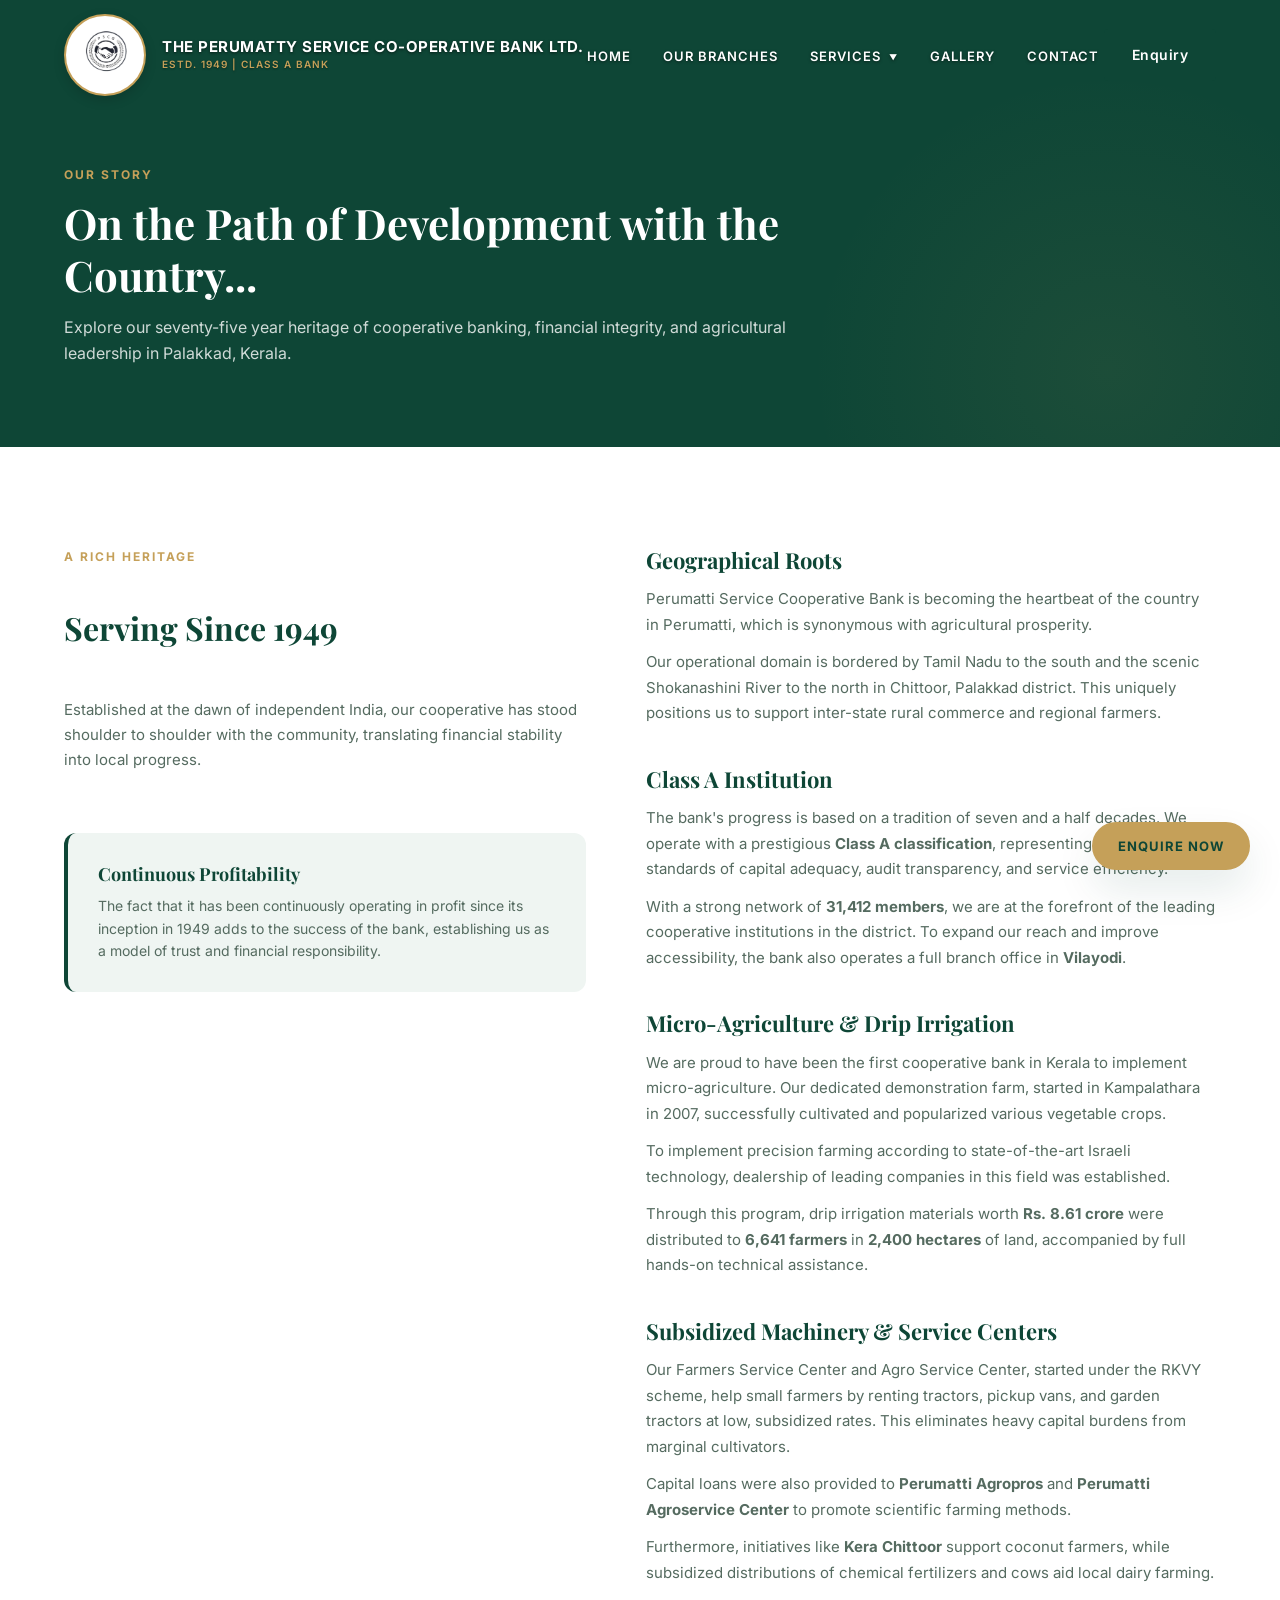
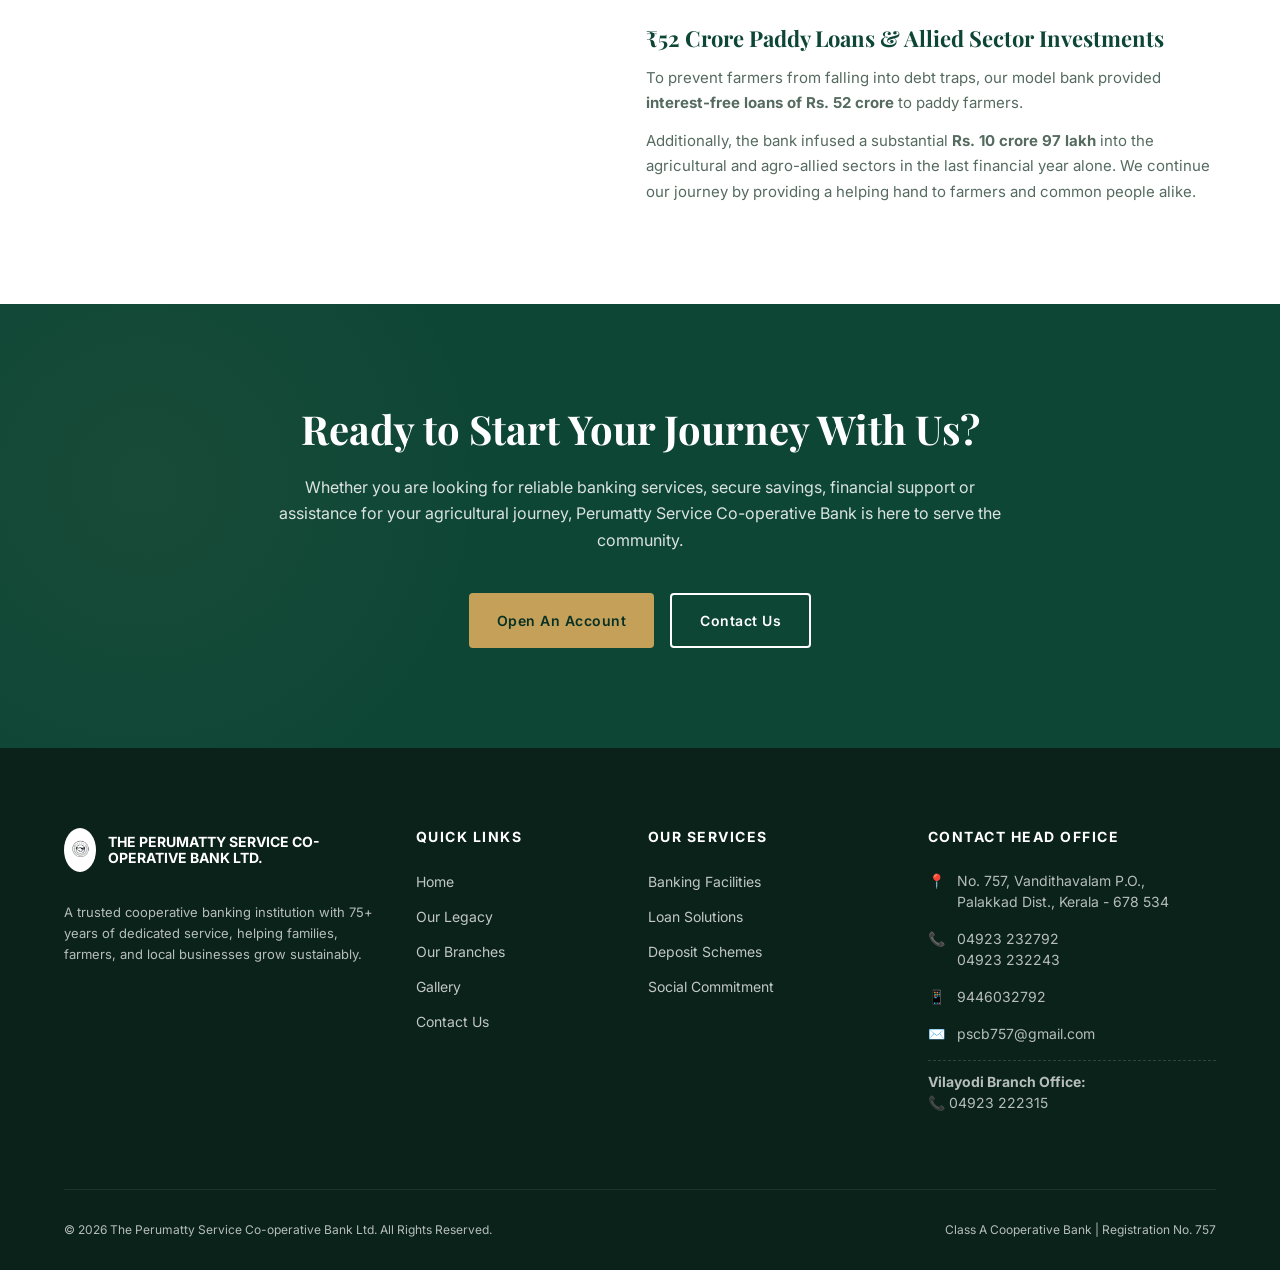
==== commit bbd58c7d: "Implement transparent navbar, maximum size circular logo, natural hero colors, new bank photo, updat" ====
--- a/about.html
+++ b/about.html
@@ -26,17 +26,16 @@
             <nav>
                 <ul class="nav-menu">
                     <li class="nav-item"><a href="index.html" class="nav-link">Home</a></li>
-                    <li class="nav-item"><a href="about.html" class="nav-link active">Our Legacy</a></li>
+                    <li class="nav-item"><a href="branches.html" class="nav-link">Our Branches</a></li>
                     <li class="nav-item dropdown">
                         <a class="nav-link">Services <span class="dropdown-icon">▼</span></a>
                         <div class="dropdown-menu">
                             <a href="services/banking-facilities.html" class="dropdown-link">Banking Facilities</a>
-                            <a href="services/loans.html" class="dropdown-link">Loan Solutions</a>
-                            <a href="services/deposits.html" class="dropdown-link">Deposit Schemes</a>
+                            <a href="services/loans.html" class="dropdown-link">Loans</a>
+                            <a href="services/deposits.html" class="dropdown-link">Deposits</a>
                             <a href="services/social-committed-presence.html" class="dropdown-link">Social Committed Presence</a>
                         </div>
                     </li>
-                    <li class="nav-item"><a href="branches.html" class="nav-link">Branches</a></li>
                     <li class="nav-item"><a href="gallery.html" class="nav-link">Gallery</a></li>
                     <li class="nav-item"><a href="contact.html" class="nav-link">Contact</a></li>
                 </ul>
--- a/css/style.css
+++ b/css/style.css
@@ -190,7 +190,7 @@
 
 /* Sticky Navigation Bar */
 .navbar-spacer {
-    height: 90px;
+    display: none; /* Hide spacer so content spans directly under transparent navbar */
 }
 
 .navbar {
@@ -199,19 +199,22 @@
     left: 0;
     width: 100%;
     z-index: 1000;
-    background-color: rgba(255, 255, 255, 0.95);
-    backdrop-filter: blur(10px);
-    box-shadow: var(--shadow-sm);
+    background-color: transparent;
+    backdrop-filter: none;
+    -webkit-backdrop-filter: none;
+    box-shadow: none;
     transition: var(--transition-smooth);
-    height: 90px;
+    height: 110px; /* Taller height for very large, visible logo */
     display: flex;
     align-items: center;
 }
 
 .navbar.scrolled {
-    height: 70px;
+    height: 85px; /* Slightly compact on scroll */
     box-shadow: var(--shadow-md);
-    background-color: rgba(255, 255, 255, 0.98);
+    background-color: rgba(14, 70, 54, 0.93) !important; /* Translucent forest green for high contrast */
+    backdrop-filter: blur(10px) !important;
+    -webkit-backdrop-filter: blur(10px) !important;
 }
 
 .navbar .container {
@@ -223,30 +226,32 @@
 .nav-brand {
     display: flex;
     align-items: center;
-    gap: 14px;
+    gap: 16px;
 }
 
 .logo-container {
-    width: 54px;
-    height: 54px;
+    width: 82px; /* Maximum practical circle container size */
+    height: 82px;
     border-radius: 50%;
-    background-color: var(--primary-light);
-    border: 2px solid var(--primary);
+    background-color: #FFFFFF; /* High-contrast white background */
+    border: 2px solid var(--accent); /* Premium gold border */
     display: flex;
     align-items: center;
     justify-content: center;
     overflow: hidden;
     transition: var(--transition-smooth);
+    box-shadow: 0 4px 12px rgba(0, 0, 0, 0.15); /* Drop shadow to stand out */
+    padding: 2px; /* Very small padding so logo is maximized */
 }
 
 .navbar.scrolled .logo-container {
-    width: 44px;
-    height: 44px;
+    width: 65px; /* Compact circle size on scroll */
+    height: 65px;
 }
 
 .logo-container img {
-    width: 85%;
-    height: 85%;
+    width: 95%; /* Maximum size within circle */
+    height: 95%;
     object-fit: contain;
 }
 
@@ -256,18 +261,20 @@
 }
 
 .brand-title-full {
-    font-size: 14px;
+    font-size: 15px;
     font-weight: 700;
-    color: var(--primary);
+    color: #FFFFFF; /* Readable white text */
     letter-spacing: 0.5px;
     line-height: 1.2;
+    text-shadow: 0 1px 3px rgba(0, 0, 0, 0.6);
 }
 
 .brand-subtitle-full {
     font-size: 10px;
-    color: var(--accent);
+    color: var(--accent); /* Premium gold accent */
     font-weight: 600;
     letter-spacing: 1px;
+    text-shadow: 0 1px 2px rgba(0, 0, 0, 0.4);
 }
 
 /* Nav Menu links */
@@ -285,12 +292,13 @@
 .nav-link {
     font-size: 13px;
     font-weight: 600;
-    color: var(--text-dark);
+    color: #FFFFFF; /* Readable white text */
     letter-spacing: 1px;
     text-transform: uppercase;
     padding: 8px 0;
     position: relative;
     cursor: pointer;
+    text-shadow: 0 1px 3px rgba(0, 0, 0, 0.5);
 }
 
 .nav-link::after {
@@ -300,12 +308,16 @@
     left: 0;
     width: 0;
     height: 2px;
-    background-color: var(--primary);
+    background-color: var(--accent); /* Gold hover indicator */
     transition: var(--transition-fast);
 }
 
 .nav-link:hover {
-    color: var(--primary);
+    color: var(--accent);
+}
+
+.nav-link.active {
+    color: var(--accent) !important;
 }
 
 .nav-link:hover::after {
@@ -371,13 +383,14 @@
     display: block;
     width: 24px;
     height: 2px;
-    background-color: var(--primary);
+    background-color: #FFFFFF; /* Crisp white for mobile visibility */
     transition: var(--transition-smooth);
 }
 
 /* Hero Carousel */
 .hero {
-    height: 600px;
+    height: 80vh; /* Premium large cinematic height on desktop */
+    min-height: 600px;
     width: 100%;
     position: relative;
     overflow: hidden;
@@ -399,13 +412,24 @@
     width: 100%;
     height: 100%;
     opacity: 0;
-    transition: opacity 1.2s ease-in-out;
+    transition: opacity 1.5s ease-in-out;
     background-size: cover;
     background-position: center;
+    transform: scale(1);
 }
 
 .hero-slide.active {
     opacity: 1;
+    animation: kenBurns 5.5s ease-in-out forwards;
+}
+
+@keyframes kenBurns {
+    from {
+        transform: scale(1.00);
+    }
+    to {
+        transform: scale(1.05);
+    }
 }
 
 .hero-overlay {
@@ -414,7 +438,7 @@
     left: 0;
     width: 100%;
     height: 100%;
-    background: linear-gradient(to right, rgba(14,70,54,0.9) 30%, rgba(14,70,54,0.4) 100%);
+    background: none !important; /* Completely transparent overlay */
     z-index: 2;
 }
 
@@ -426,6 +450,7 @@
     flex-direction: column;
     justify-content: center;
     color: var(--bg-white);
+    padding-top: 130px; /* Safe padding so text does not collide with transparent nav */
 }
 
 .hero-text-box {
@@ -442,6 +467,7 @@
     opacity: 0;
     transform: translateY(20px);
     animation: slideInUp 0.8s forwards 0.2s;
+    text-shadow: 0 2px 4px rgba(0, 0, 0, 0.8); /* Highly readable shadow */
 }
 
 .hero-title {
@@ -453,16 +479,18 @@
     transform: translateY(20px);
     animation: slideInUp 0.8s forwards 0.4s;
     line-height: 1.15;
+    text-shadow: 0 2px 6px rgba(0, 0, 0, 0.8), 0 4px 15px rgba(0, 0, 0, 0.4);
 }
 
 .hero-desc {
     font-size: 16px;
-    color: rgba(255, 255, 255, 0.85);
+    color: #FFFFFF;
     margin-bottom: 36px;
-    font-weight: 400;
+    font-weight: 500;
     opacity: 0;
     transform: translateY(20px);
     animation: slideInUp 0.8s forwards 0.6s;
+    text-shadow: 0 2px 4px rgba(0, 0, 0, 0.8);
 }
 
 .hero-actions {
@@ -476,7 +504,7 @@
 /* Inner Page Hero (Sub-Hero) */
 .sub-hero {
     background-color: var(--primary);
-    padding: 80px 0;
+    padding: 160px 0 80px 0; /* Expanded top padding to clear absolute navbar */
     position: relative;
     overflow: hidden;
 }
@@ -1518,29 +1546,47 @@
         font-size: 30px;
     }
     .hero {
-        height: 500px;
-    }
-    .hero-title {
-        font-size: 34px;
-    }
-    .hero-eyebrow {
-        font-size: 10px;
-        letter-spacing: 2px;
-        margin-bottom: 12px;
-    }
-    .hero-desc {
-        font-size: 14px;
-        margin-bottom: 24px;
+        height: 75vh; /* Responsive cinematic height on mobile */
+        min-height: 500px;
+    }
+    .hero-content {
+        padding-top: 100px;
+    }
+    .navbar {
+        height: 85px;
+    }
+    .navbar.scrolled {
+        height: 70px;
+    }
+    .logo-container {
+        width: 64px;
+        height: 64px;
+        border-width: 1px;
+    }
+    .navbar.scrolled .logo-container {
+        width: 52px;
+        height: 52px;
+    }
+    .brand-title-full {
+        font-size: 11px;
+        text-shadow: 0 1px 2px rgba(0, 0, 0, 0.5);
+    }
+    .brand-subtitle-full {
+        font-size: 8px;
+        text-shadow: 0 1px 2px rgba(0, 0, 0, 0.4);
+    }
+    .sub-hero {
+        padding: 130px 0 60px 0;
     }
     .hamburger {
         display: flex;
     }
     .nav-menu {
         position: fixed;
-        top: 80px;
+        top: 85px;
         left: -100%;
         width: 100%;
-        height: calc(100vh - 80px);
+        height: calc(100vh - 85px);
         background-color: var(--bg-white);
         flex-direction: column;
         align-items: flex-start;
@@ -1554,6 +1600,16 @@
     .navbar.scrolled .nav-menu {
         top: 70px;
         height: calc(100vh - 70px);
+    }
+    .nav-menu .nav-link {
+        color: var(--text-dark) !important;
+        text-shadow: none !important;
+        font-size: 14px;
+        width: 100%;
+        display: block;
+    }
+    .nav-menu .nav-link:hover, .nav-menu .nav-link.active {
+        color: var(--primary) !important;
     }
     .nav-menu.active {
         left: 0;
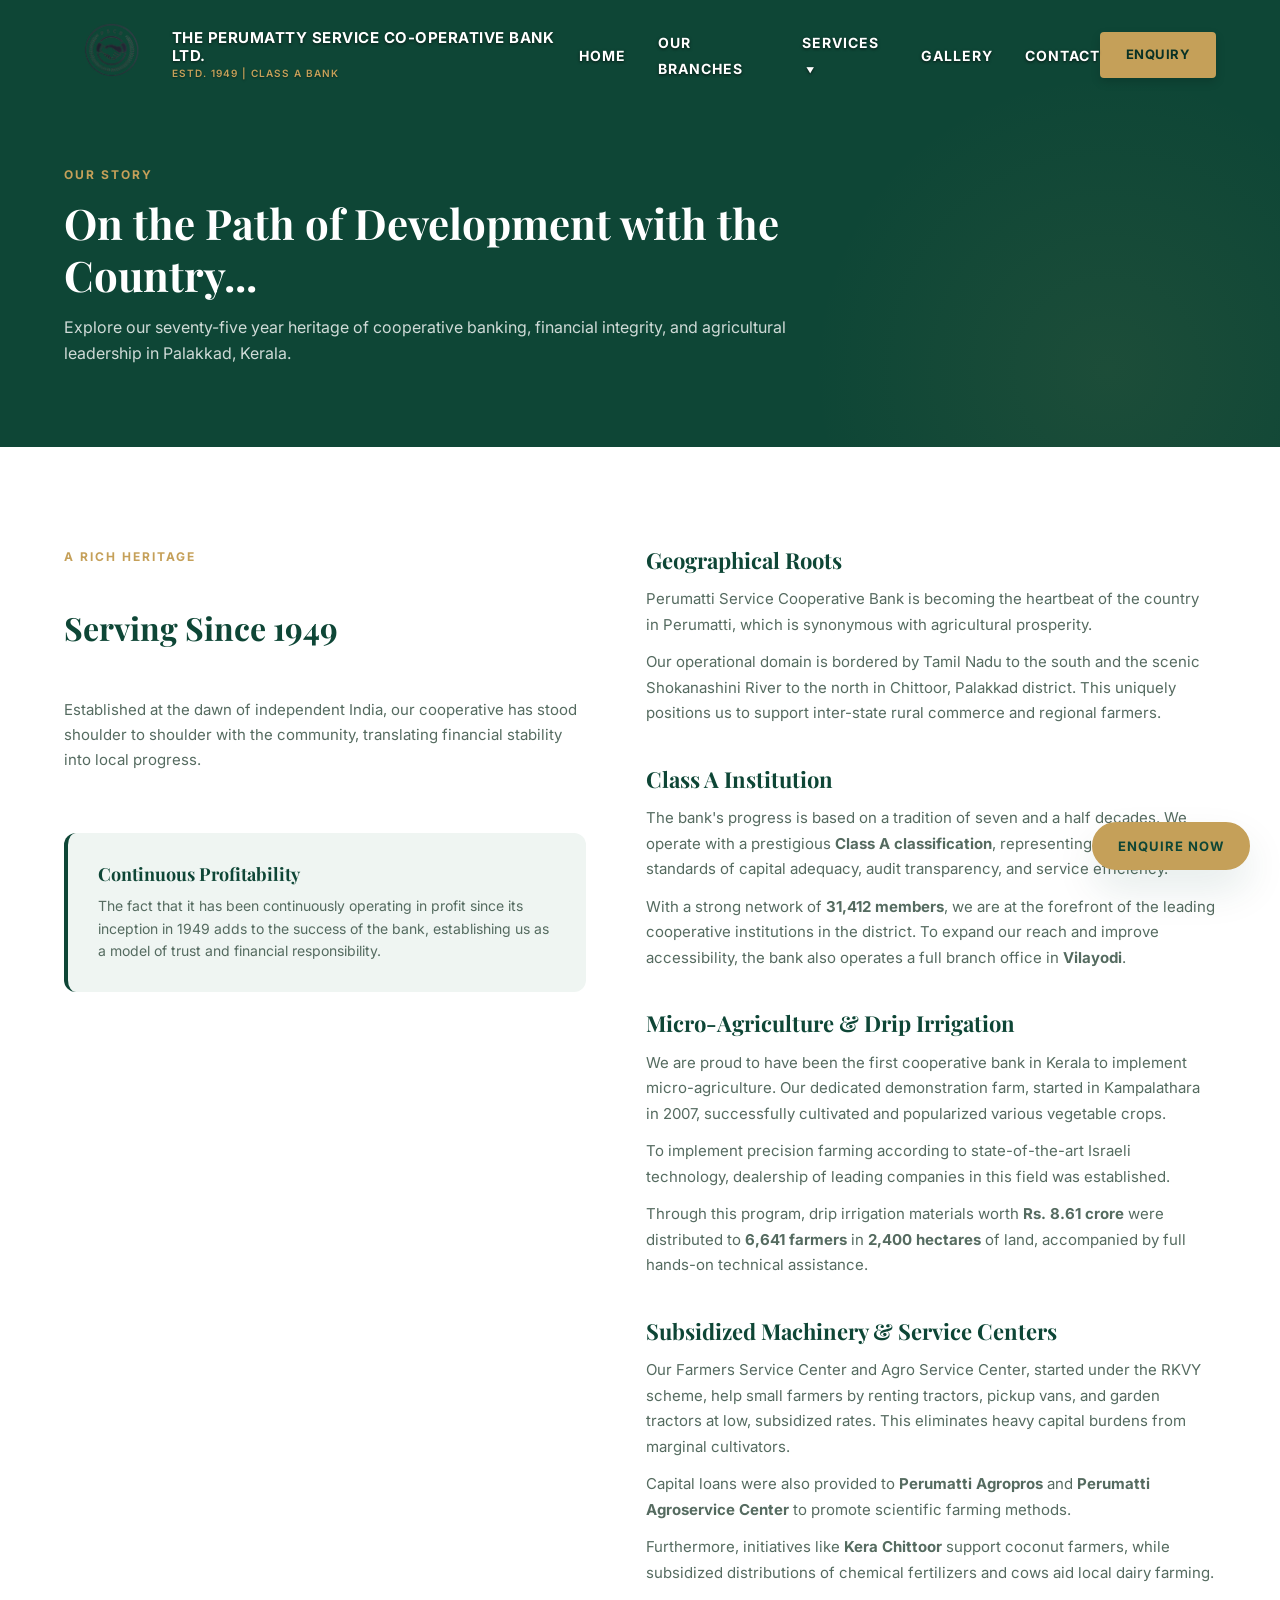
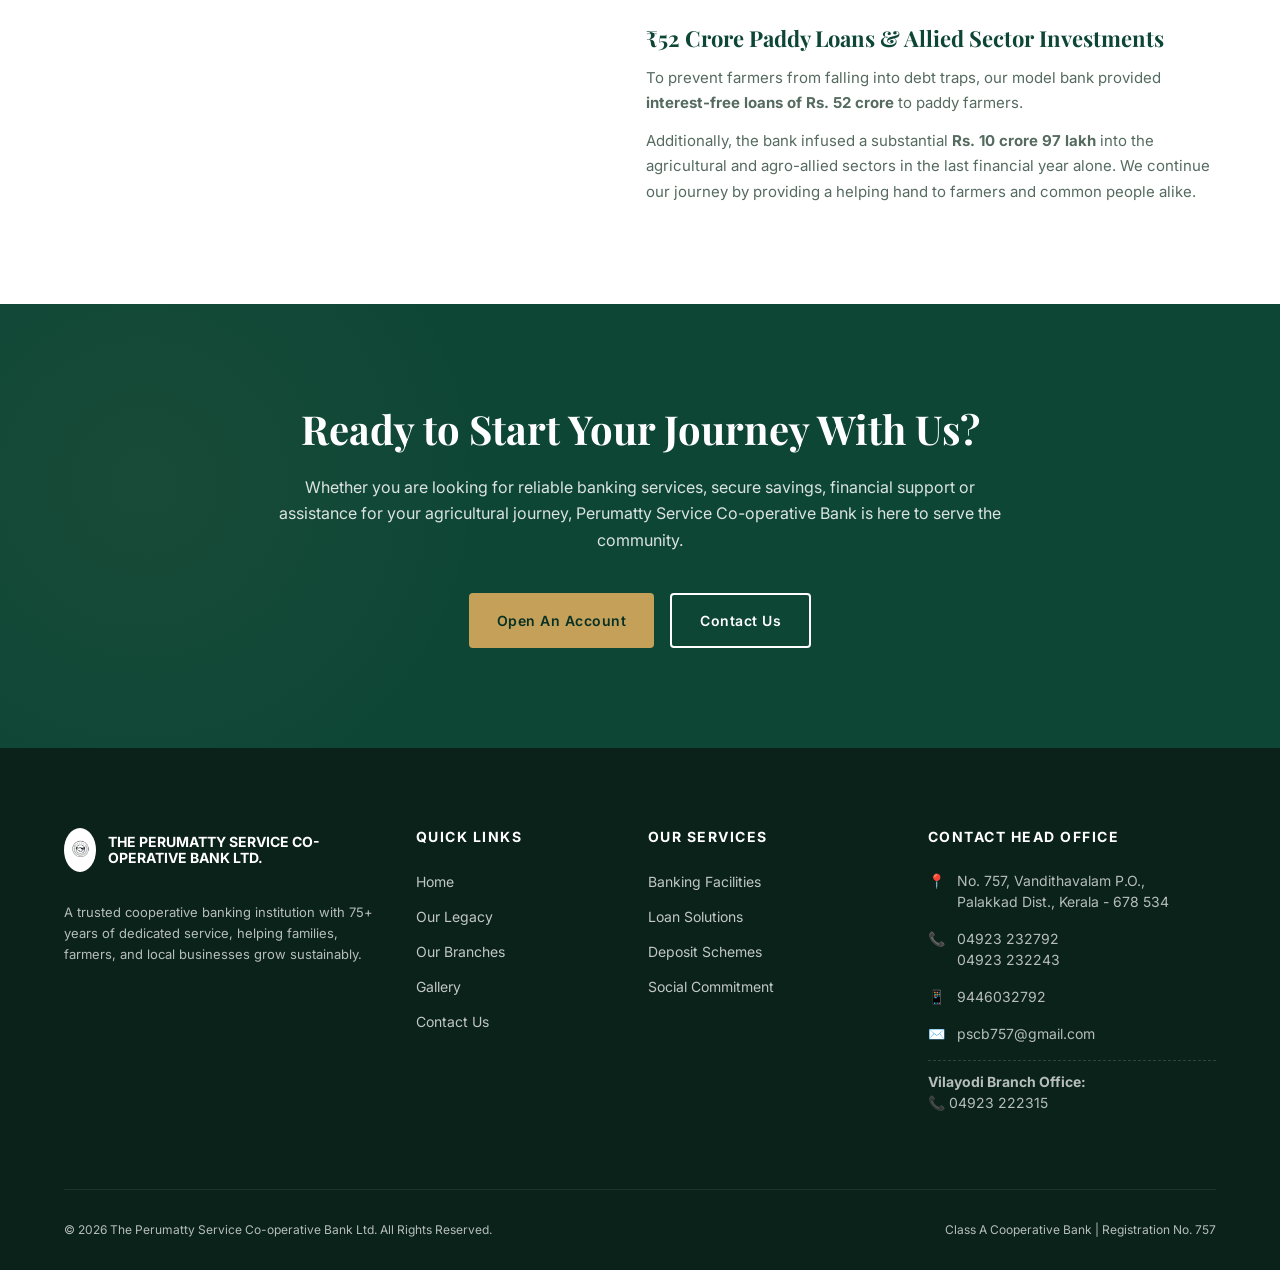
==== commit c1dac945: "Update logo layout, remove circle, improve hero typography contrast, capitalize Enquiry text, update" ====
--- a/about.html
+++ b/about.html
@@ -42,7 +42,7 @@
             </nav>
 
             <div class="navbar-actions">
-                <a href="#enquiry" class="btn btn-primary trigger-enquiry">Enquiry</a>
+                <a href="#enquiry" class="btn btn-primary trigger-enquiry">ENQUIRY</a>
             </div>
 
             <button class="hamburger" aria-label="Toggle Navigation Menu">
--- a/css/style.css
+++ b/css/style.css
@@ -230,28 +230,28 @@
 }
 
 .logo-container {
-    width: 82px; /* Maximum practical circle container size */
-    height: 82px;
-    border-radius: 50%;
-    background-color: #FFFFFF; /* High-contrast white background */
-    border: 2px solid var(--accent); /* Premium gold border */
+    width: 95px; /* Desktop logo size - large and highly visible */
+    height: auto;
+    border-radius: 0; /* REMOVE THE CIRCLE */
+    background-color: transparent; /* NO BACKGROUND */
+    border: none; /* NO BORDER */
     display: flex;
     align-items: center;
     justify-content: center;
-    overflow: hidden;
+    overflow: visible;
     transition: var(--transition-smooth);
-    box-shadow: 0 4px 12px rgba(0, 0, 0, 0.15); /* Drop shadow to stand out */
-    padding: 2px; /* Very small padding so logo is maximized */
+    box-shadow: none; /* NO SHADOW */
+    padding: 0; /* NO PADDING */
 }
 
 .navbar.scrolled .logo-container {
-    width: 65px; /* Compact circle size on scroll */
-    height: 65px;
+    width: 80px; /* Slightly scaled on scroll */
+    height: auto;
 }
 
 .logo-container img {
-    width: 95%; /* Maximum size within circle */
-    height: 95%;
+    width: 100%; /* Occupy full width of container */
+    height: auto;
     object-fit: contain;
 }
 
@@ -290,15 +290,16 @@
 }
 
 .nav-link {
-    font-size: 13px;
-    font-weight: 600;
-    color: #FFFFFF; /* Readable white text */
+    font-size: 14px; /* Slightly larger nav options */
+    font-weight: 700; /* Bold & highly visible */
+    color: #FFFFFF !important; /* Pure white / very light text consistently */
     letter-spacing: 1px;
     text-transform: uppercase;
     padding: 8px 0;
     position: relative;
     cursor: pointer;
-    text-shadow: 0 1px 3px rgba(0, 0, 0, 0.5);
+    text-shadow: 0 1px 3px rgba(0, 0, 0, 0.7); /* Subtle text shadow for readability */
+    transition: var(--transition-fast);
 }
 
 .nav-link::after {
@@ -313,7 +314,7 @@
 }
 
 .nav-link:hover {
-    color: var(--accent);
+    color: var(--accent) !important;
 }
 
 .nav-link.active {
@@ -322,6 +323,35 @@
 
 .nav-link:hover::after {
     width: 100%;
+}
+
+/* Navbar actions & ENQUIRY button */
+.navbar-actions {
+    display: flex;
+    align-items: center;
+}
+
+.navbar .btn-primary {
+    background-color: var(--accent) !important; /* Brand gold */
+    color: var(--primary-hover) !important; /* Dark green text for strong contrast */
+    padding: 10px 24px !important;
+    font-size: 13px !important;
+    font-weight: 700 !important;
+    text-transform: uppercase !important;
+    border-radius: var(--border-radius-sm) !important;
+    border: 2px solid var(--accent) !important;
+    transition: var(--transition-smooth) !important;
+    letter-spacing: 0.5px !important;
+    text-shadow: none !important;
+    box-shadow: 0 4px 10px rgba(0, 0, 0, 0.15) !important;
+}
+
+.navbar .btn-primary:hover {
+    background-color: transparent !important;
+    color: #FFFFFF !important;
+    border-color: #FFFFFF !important;
+    box-shadow: 0 4px 15px rgba(255, 255, 255, 0.3) !important;
+    transform: translateY(-2px);
 }
 
 /* Services Dropdown */
@@ -458,44 +488,47 @@
 }
 
 .hero-eyebrow {
-    font-size: 12px;
-    font-weight: 700;
+    font-size: 13px;
+    font-weight: 700; /* Bold/semi-bold */
     letter-spacing: 3px;
-    color: var(--accent);
+    color: var(--accent); /* High contrast brand gold */
     text-transform: uppercase;
     margin-bottom: 20px;
     opacity: 0;
     transform: translateY(20px);
     animation: slideInUp 0.8s forwards 0.2s;
-    text-shadow: 0 2px 4px rgba(0, 0, 0, 0.8); /* Highly readable shadow */
+    text-shadow: 0 2px 10px rgba(0, 0, 0, 0.95), 0 1px 1px rgba(0, 0, 0, 0.95); /* Strong shadow for readability */
 }
 
 .hero-title {
-    font-size: 54px;
+    font-size: 64px; /* Desktop large size */
     color: var(--bg-white);
-    margin-bottom: 20px;
-    font-weight: 700;
+    margin-bottom: 24px;
+    font-weight: 800; /* Extra bold */
     opacity: 0;
     transform: translateY(20px);
     animation: slideInUp 0.8s forwards 0.4s;
-    line-height: 1.15;
-    text-shadow: 0 2px 6px rgba(0, 0, 0, 0.8), 0 4px 15px rgba(0, 0, 0, 0.4);
+    line-height: 1.1;
+    max-width: 650px; /* Controlled maximum width */
+    text-shadow: 0 2px 10px rgba(0, 0, 0, 0.95), 0 4px 25px rgba(0, 0, 0, 0.7);
 }
 
 .hero-desc {
-    font-size: 16px;
+    font-size: 18px;
     color: #FFFFFF;
-    margin-bottom: 36px;
-    font-weight: 500;
+    margin-bottom: 40px;
+    font-weight: 600; /* Medium/bold font weight */
+    line-height: 1.7; /* Increased line height */
     opacity: 0;
     transform: translateY(20px);
     animation: slideInUp 0.8s forwards 0.6s;
-    text-shadow: 0 2px 4px rgba(0, 0, 0, 0.8);
+    max-width: 680px; /* Maximum readable width */
+    text-shadow: 0 2px 8px rgba(0, 0, 0, 0.95);
 }
 
 .hero-actions {
     display: flex;
-    gap: 16px;
+    gap: 20px;
     opacity: 0;
     transform: translateY(20px);
     animation: slideInUp 0.8s forwards 0.8s;
@@ -843,9 +876,17 @@
 .director-card.prominent {
     border-top: 4px solid var(--accent);
     background-color: var(--accent-light);
-}
-
-.director-photo-placeholder {
+    transform: scale(1.02);
+    border-color: var(--accent);
+    box-shadow: var(--shadow-md);
+}
+
+.director-card.prominent:hover {
+    transform: scale(1.04) translateY(-4px);
+    box-shadow: var(--shadow-lg);
+}
+
+.director-photo-placeholder, .director-photo-container {
     width: 110px;
     height: 110px;
     border-radius: 50%;
@@ -857,9 +898,25 @@
     justify-content: center;
     color: var(--primary);
     overflow: hidden;
-}
-
-.director-photo-placeholder svg {
+    transition: var(--transition-smooth);
+}
+
+.director-card.prominent .director-photo-placeholder,
+.director-card.prominent .director-photo-container {
+    border-color: var(--accent);
+    width: 120px;
+    height: 120px;
+    box-shadow: 0 4px 10px rgba(197, 160, 89, 0.2);
+}
+
+.director-photo-container img {
+    width: 100%;
+    height: 100%;
+    object-fit: cover;
+    object-position: center top;
+}
+
+.director-photo-placeholder svg, .director-photo-container svg {
     width: 60px;
     height: 60px;
     fill: currentColor;
@@ -869,6 +926,14 @@
 .director-name {
     font-size: 16px;
     margin-bottom: 6px;
+    font-weight: 700;
+    color: var(--text-dark);
+}
+
+.director-card.prominent .director-name {
+    font-size: 18px;
+    font-weight: 800;
+    color: var(--primary);
 }
 
 .director-position {
@@ -1519,14 +1584,14 @@
         height: 80px;
     }
     .hero-title {
-        font-size: 44px;
+        font-size: 48px;
     }
     .welcome-grid, .editorial-grid, .contact-grid {
         grid-template-columns: 1fr;
         gap: 50px;
     }
     .directors-grid {
-        grid-template-columns: repeat(3, 1fr);
+        grid-template-columns: repeat(2, 1fr);
     }
     .footer-grid {
         grid-template-columns: 1fr 1fr;
@@ -1549,6 +1614,16 @@
         height: 75vh; /* Responsive cinematic height on mobile */
         min-height: 500px;
     }
+    .hero-title {
+        font-size: 38px !important;
+        line-height: 1.15;
+        max-width: 100%;
+    }
+    .hero-desc {
+        font-size: 15px !important;
+        line-height: 1.65;
+        max-width: 100%;
+    }
     .hero-content {
         padding-top: 100px;
     }
@@ -1559,13 +1634,17 @@
         height: 70px;
     }
     .logo-container {
-        width: 64px;
-        height: 64px;
-        border-width: 1px;
+        width: 75px;
+        height: auto;
+        border: none;
+        border-radius: 0;
+        background-color: transparent;
+        box-shadow: none;
+        padding: 0;
     }
     .navbar.scrolled .logo-container {
-        width: 52px;
-        height: 52px;
+        width: 65px;
+        height: auto;
     }
     .brand-title-full {
         font-size: 11px;
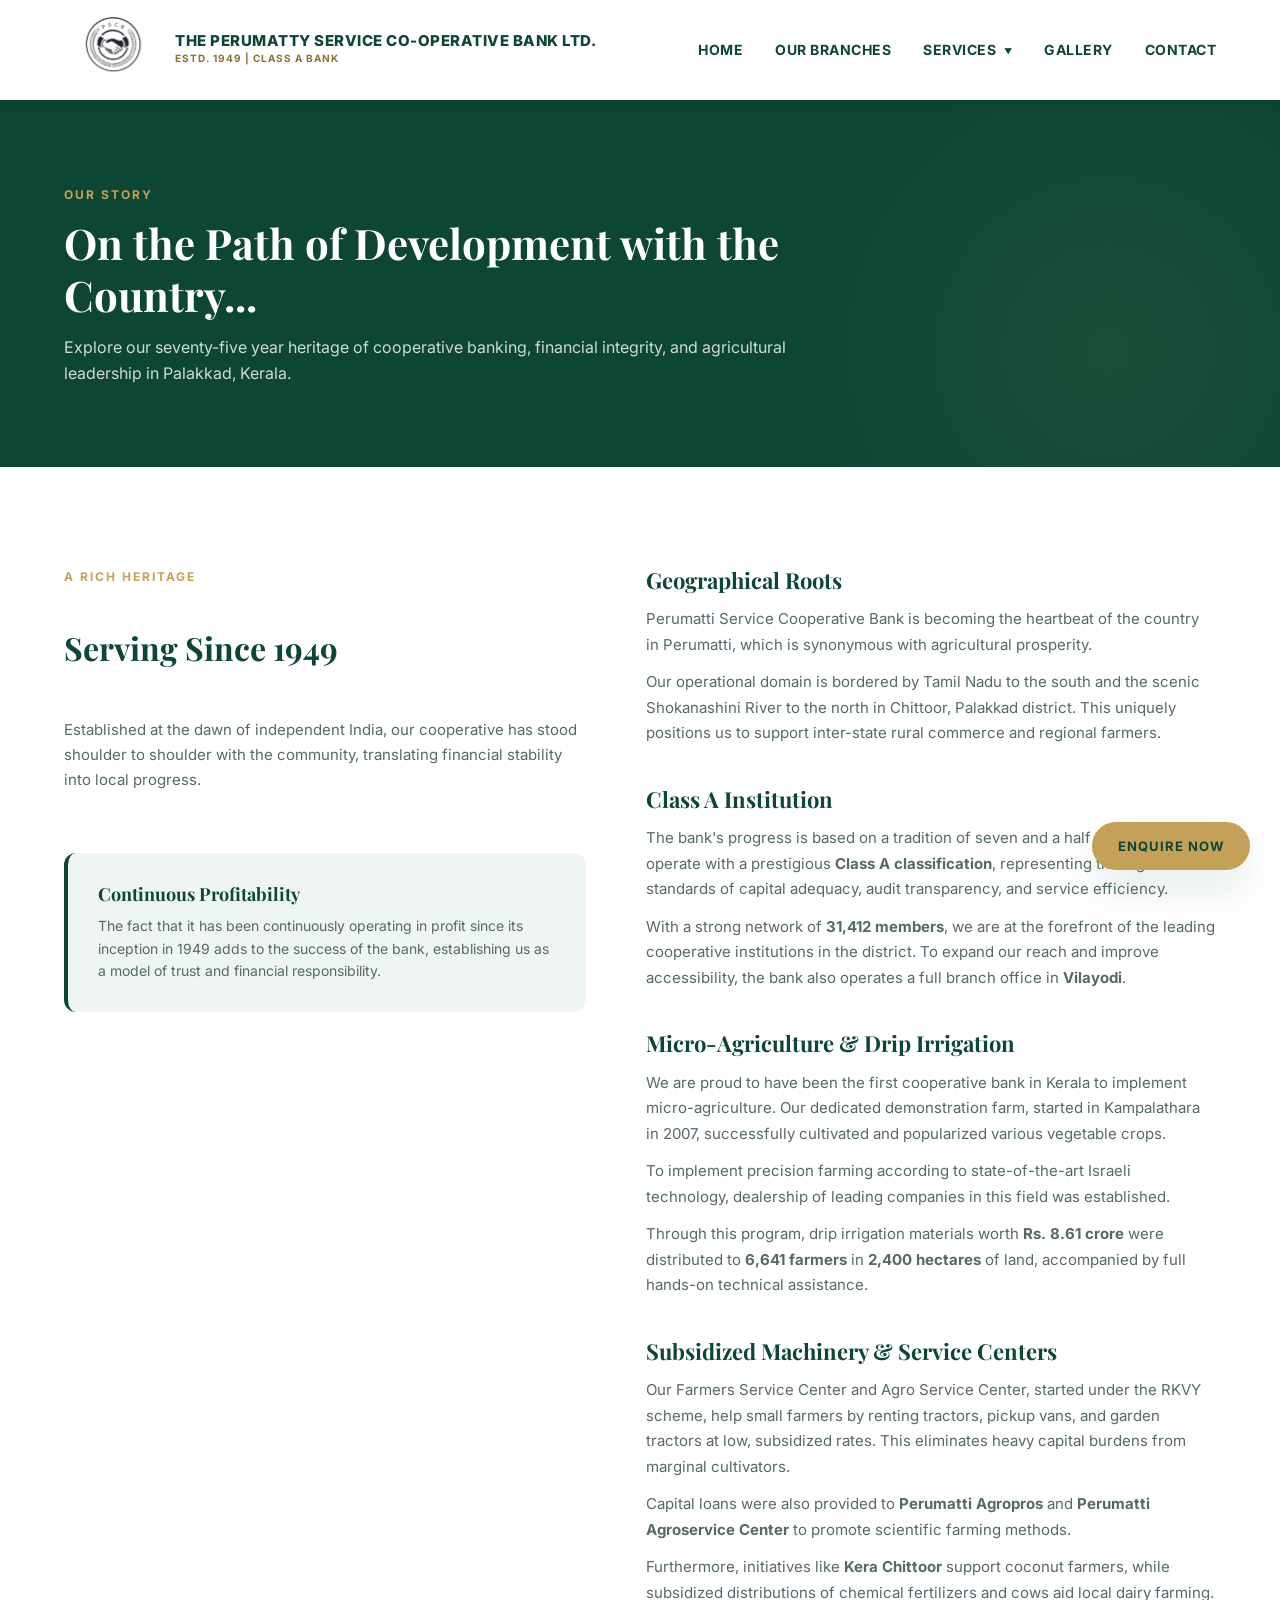
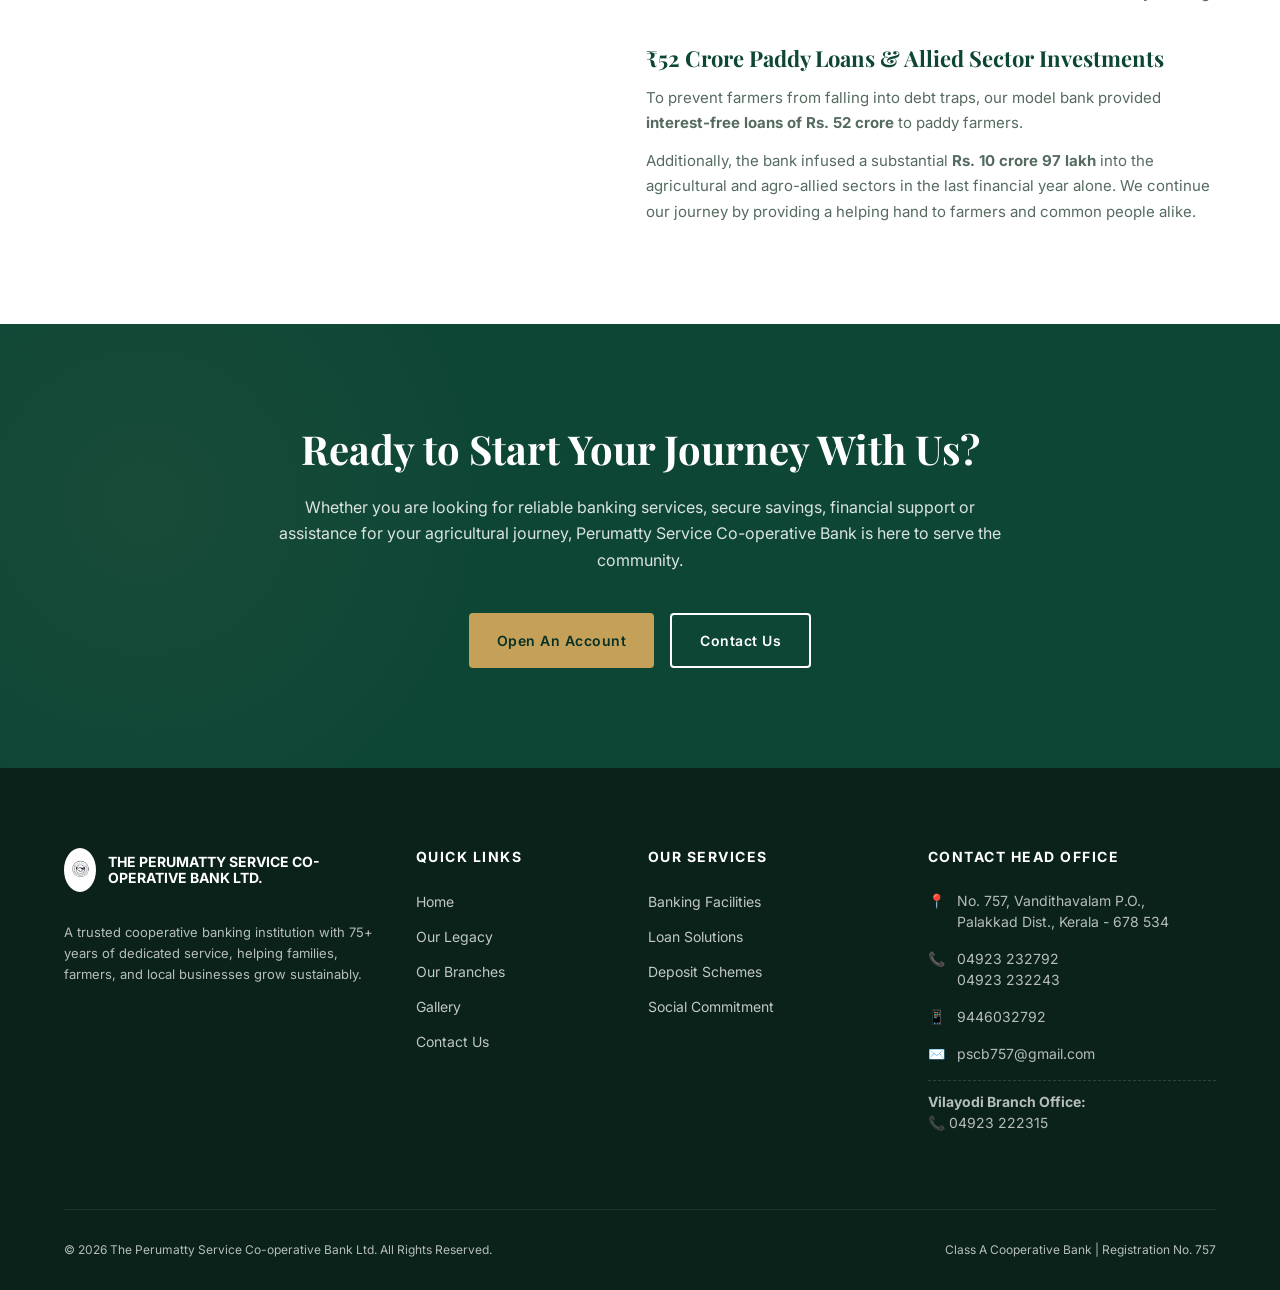
==== commit 46449ac2: "Update navbar to solid white, bold dark green menu links, remove Enquiry button, active navbar space" ====
--- a/about.html
+++ b/about.html
@@ -41,10 +41,6 @@
                 </ul>
             </nav>
 
-            <div class="navbar-actions">
-                <a href="#enquiry" class="btn btn-primary trigger-enquiry">ENQUIRY</a>
-            </div>
-
             <button class="hamburger" aria-label="Toggle Navigation Menu">
                 <span></span>
                 <span></span>
--- a/css/style.css
+++ b/css/style.css
@@ -190,7 +190,8 @@
 
 /* Sticky Navigation Bar */
 .navbar-spacer {
-    display: none; /* Hide spacer so content spans directly under transparent navbar */
+    display: block;
+    height: 100px; /* Desktop navbar height */
 }
 
 .navbar {
@@ -199,22 +200,24 @@
     left: 0;
     width: 100%;
     z-index: 1000;
-    background-color: transparent;
+    background-color: #FFFFFF; /* Clean SOLID WHITE background */
     backdrop-filter: none;
     -webkit-backdrop-filter: none;
-    box-shadow: none;
+    box-shadow: 0 2px 10px rgba(0, 0, 0, 0.05); /* Subtle shadow underneath */
+    border-bottom: 1px solid rgba(0, 0, 0, 0.05);
     transition: var(--transition-smooth);
-    height: 110px; /* Taller height for very large, visible logo */
+    height: 100px;
     display: flex;
     align-items: center;
 }
 
 .navbar.scrolled {
-    height: 85px; /* Slightly compact on scroll */
-    box-shadow: var(--shadow-md);
-    background-color: rgba(14, 70, 54, 0.93) !important; /* Translucent forest green for high contrast */
-    backdrop-filter: blur(10px) !important;
-    -webkit-backdrop-filter: blur(10px) !important;
+    height: 80px; /* Slightly compact on scroll */
+    box-shadow: 0 4px 15px rgba(0, 0, 0, 0.08) !important;
+    background-color: #FFFFFF !important;
+    backdrop-filter: none !important;
+    -webkit-backdrop-filter: none !important;
+    border-bottom: 1px solid rgba(0, 0, 0, 0.05) !important;
 }
 
 .navbar .container {
@@ -262,19 +265,19 @@
 
 .brand-title-full {
     font-size: 15px;
-    font-weight: 700;
-    color: #FFFFFF; /* Readable white text */
+    font-weight: 800; /* Bold & highly visible */
+    color: var(--primary); /* Dark green brand color */
     letter-spacing: 0.5px;
     line-height: 1.2;
-    text-shadow: 0 1px 3px rgba(0, 0, 0, 0.6);
+    text-shadow: none; /* No shadow needed on solid white */
 }
 
 .brand-subtitle-full {
     font-size: 10px;
-    color: var(--accent); /* Premium gold accent */
-    font-weight: 600;
+    color: #8C6F35; /* Darker premium gold accent for contrast */
+    font-weight: 700;
     letter-spacing: 1px;
-    text-shadow: 0 1px 2px rgba(0, 0, 0, 0.4);
+    text-shadow: none; /* No shadow needed on solid white */
 }
 
 /* Nav Menu links */
@@ -292,13 +295,13 @@
 .nav-link {
     font-size: 14px; /* Slightly larger nav options */
     font-weight: 700; /* Bold & highly visible */
-    color: #FFFFFF !important; /* Pure white / very light text consistently */
-    letter-spacing: 1px;
+    color: var(--primary) !important; /* Dark green text consistently */
+    letter-spacing: 0.5px;
     text-transform: uppercase;
     padding: 8px 0;
     position: relative;
     cursor: pointer;
-    text-shadow: 0 1px 3px rgba(0, 0, 0, 0.7); /* Subtle text shadow for readability */
+    text-shadow: none !important; /* No shadow needed on solid white */
     transition: var(--transition-fast);
 }
 
@@ -413,7 +416,7 @@
     display: block;
     width: 24px;
     height: 2px;
-    background-color: #FFFFFF; /* Crisp white for mobile visibility */
+    background-color: var(--primary); /* Dark green for visibility on white background */
     transition: var(--transition-smooth);
 }
 
@@ -480,7 +483,7 @@
     flex-direction: column;
     justify-content: center;
     color: var(--bg-white);
-    padding-top: 130px; /* Safe padding so text does not collide with transparent nav */
+    padding-top: 40px; /* Centered layout since we have a dedicated spacer */
 }
 
 .hero-text-box {
@@ -537,7 +540,7 @@
 /* Inner Page Hero (Sub-Hero) */
 .sub-hero {
     background-color: var(--primary);
-    padding: 160px 0 80px 0; /* Expanded top padding to clear absolute navbar */
+    padding: 80px 0; /* Reverted back to original clean padding since spacer exists */
     position: relative;
     overflow: hidden;
 }
@@ -1625,13 +1628,21 @@
         max-width: 100%;
     }
     .hero-content {
-        padding-top: 100px;
+        padding-top: 30px;
+    }
+    .navbar-spacer {
+        height: 85px;
     }
     .navbar {
         height: 85px;
+        background-color: #FFFFFF !important;
+        box-shadow: 0 2px 10px rgba(0, 0, 0, 0.05);
+        border-bottom: 1px solid rgba(0, 0, 0, 0.05);
     }
     .navbar.scrolled {
         height: 70px;
+        background-color: #FFFFFF !important;
+        box-shadow: 0 4px 15px rgba(0, 0, 0, 0.08) !important;
     }
     .logo-container {
         width: 75px;
@@ -1648,14 +1659,14 @@
     }
     .brand-title-full {
         font-size: 11px;
-        text-shadow: 0 1px 2px rgba(0, 0, 0, 0.5);
+        text-shadow: none;
     }
     .brand-subtitle-full {
         font-size: 8px;
-        text-shadow: 0 1px 2px rgba(0, 0, 0, 0.4);
+        text-shadow: none;
     }
     .sub-hero {
-        padding: 130px 0 60px 0;
+        padding: 60px 0;
     }
     .hamburger {
         display: flex;
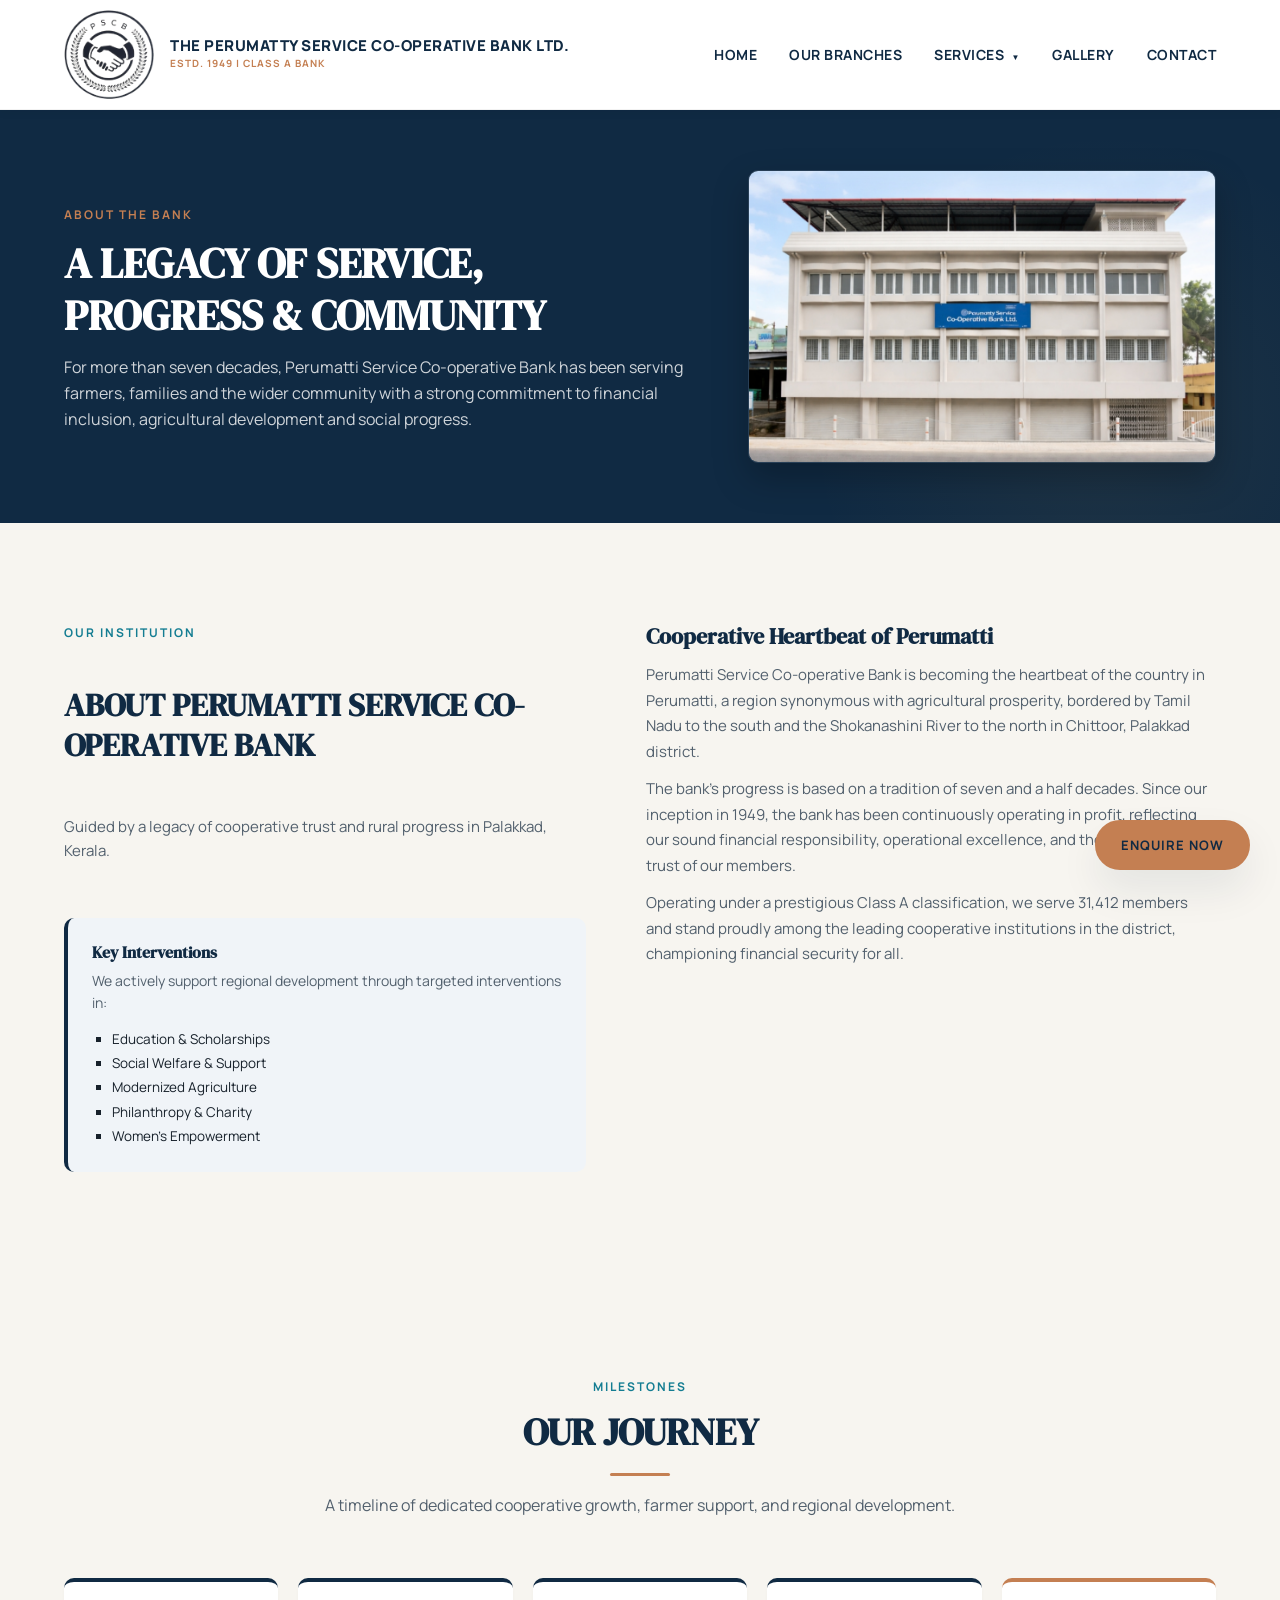
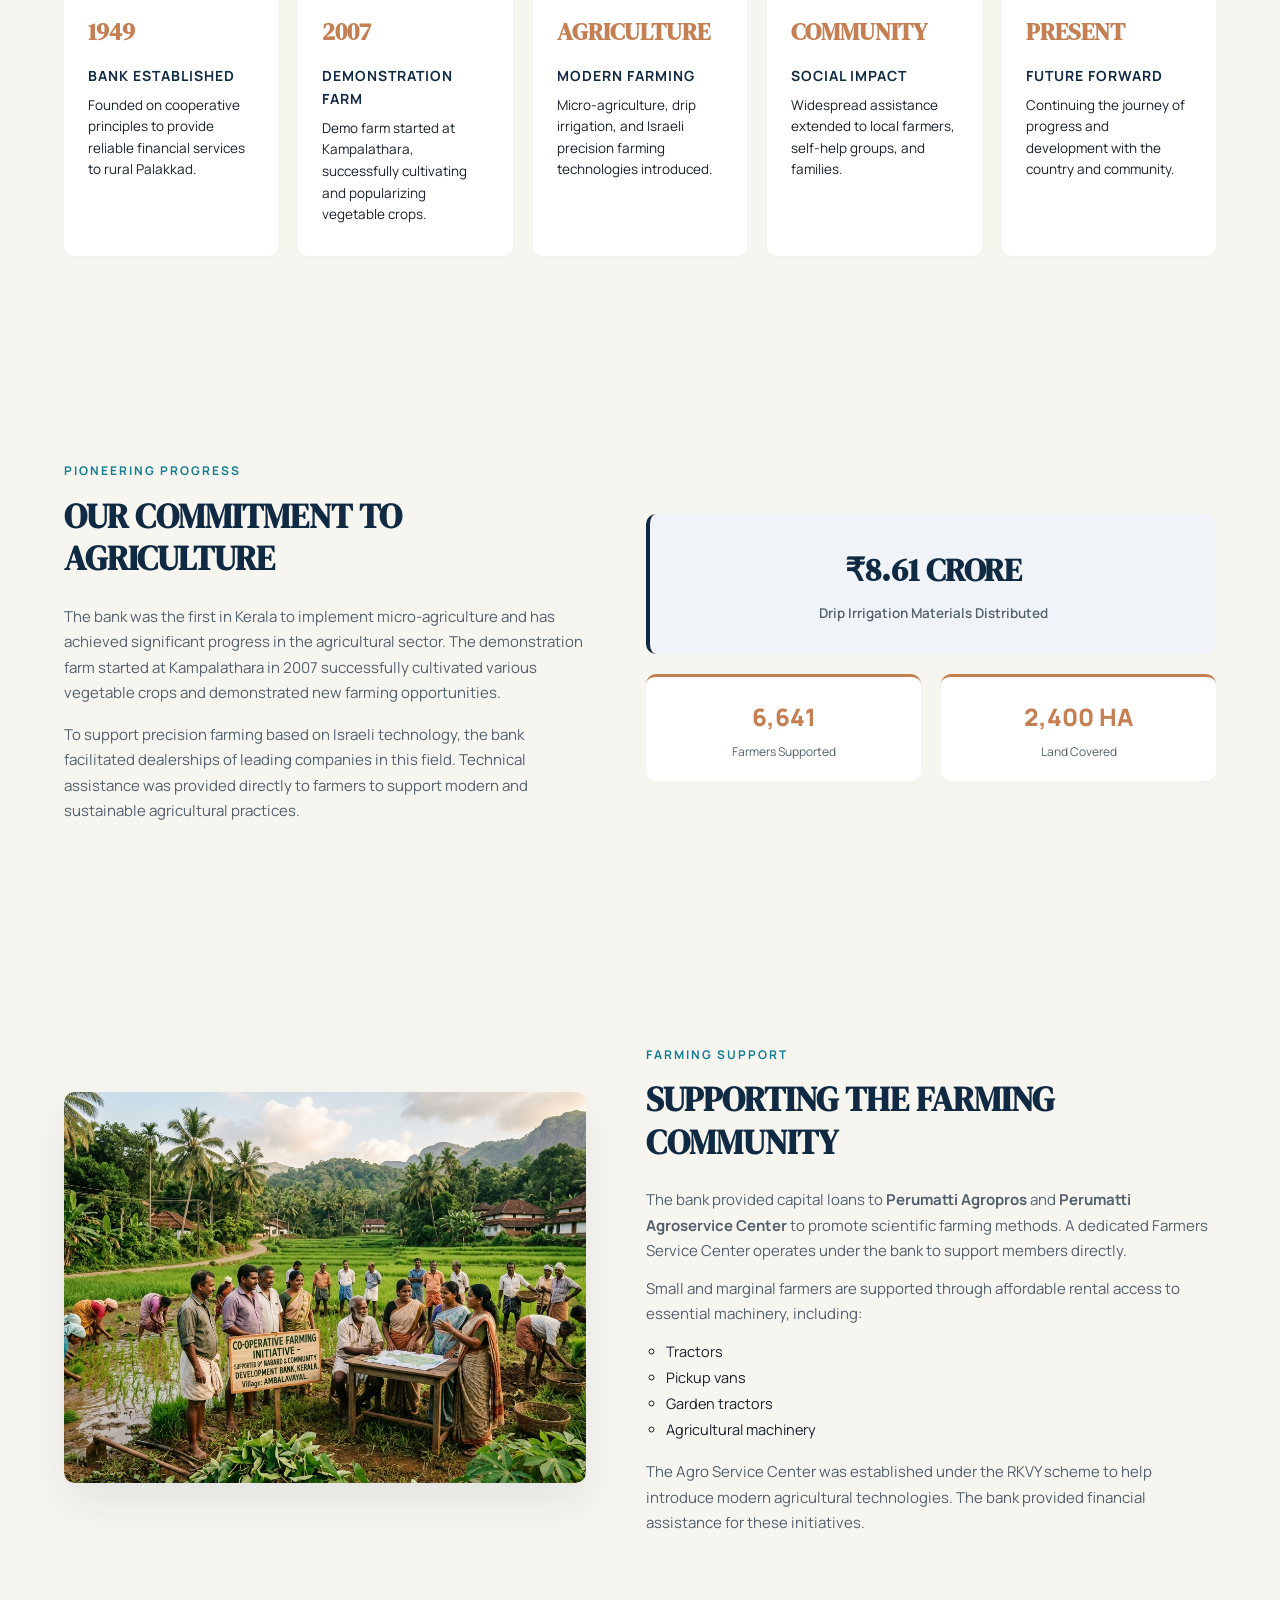
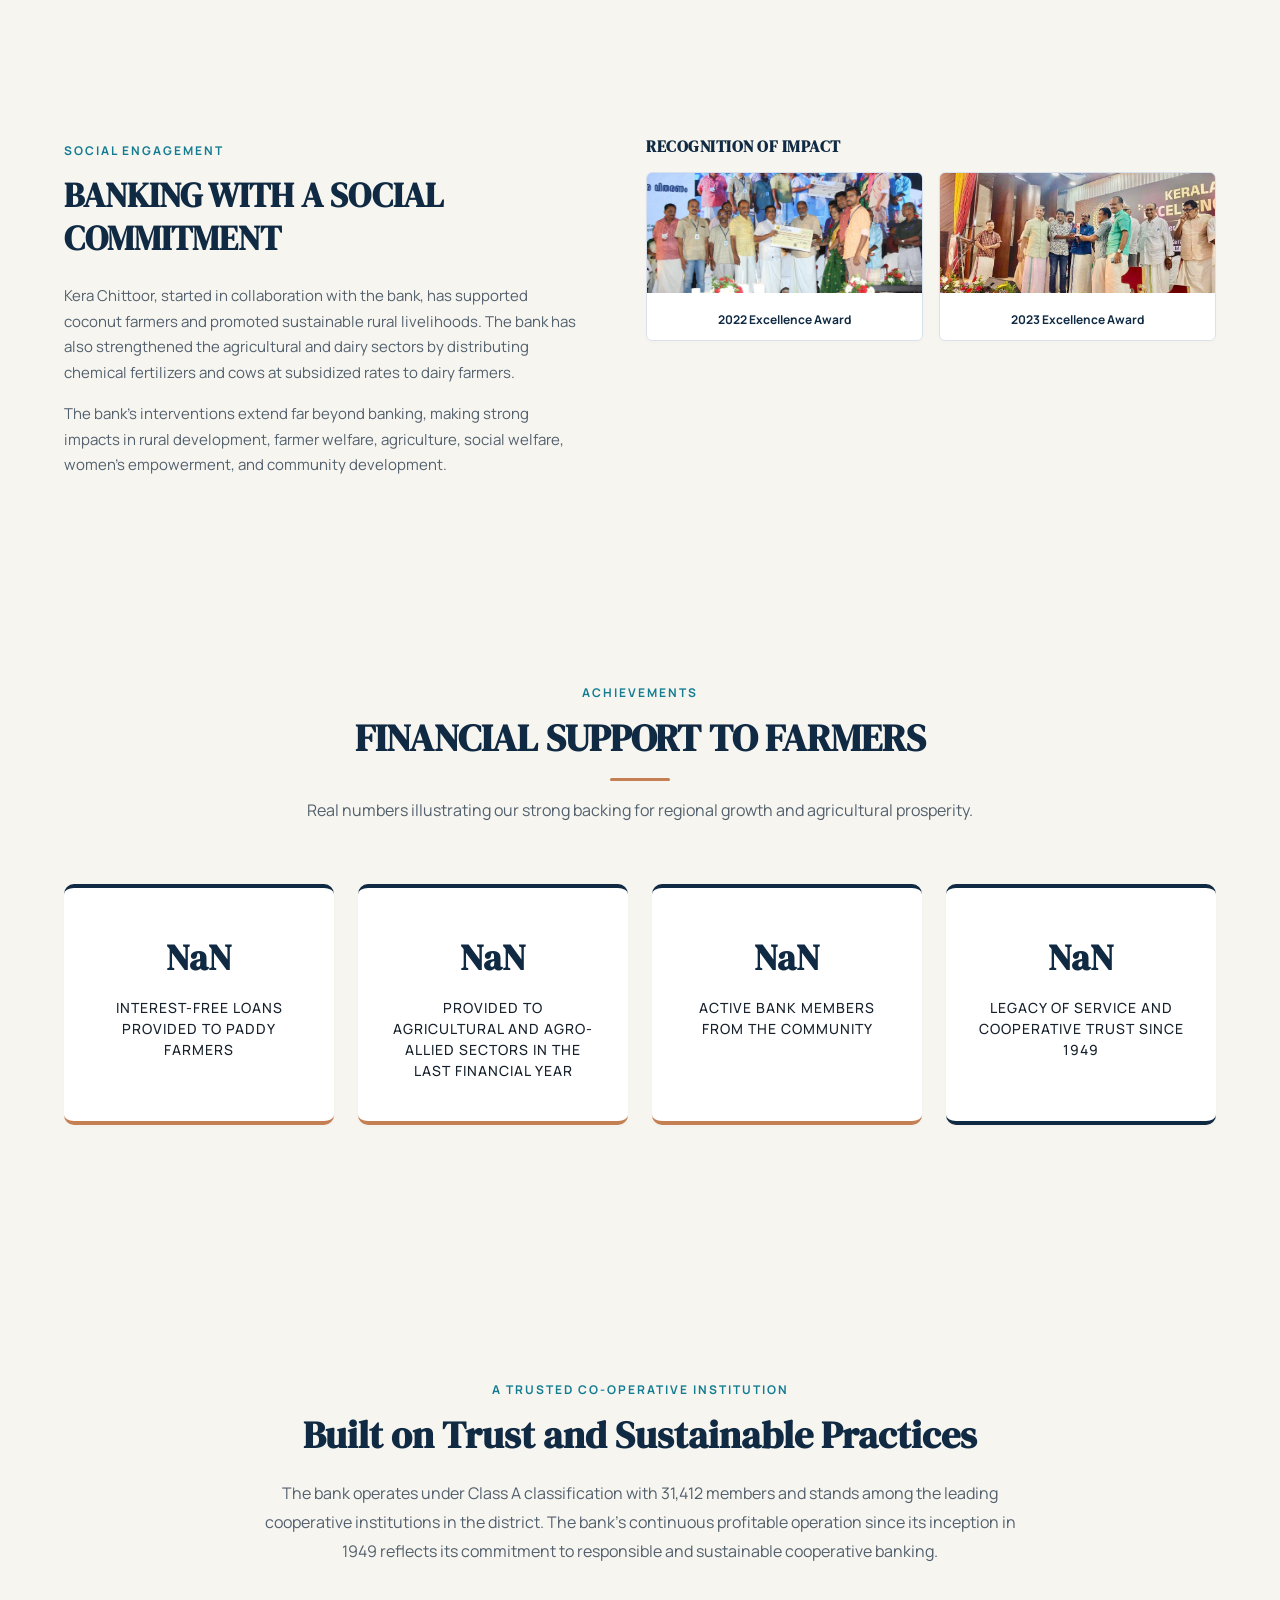
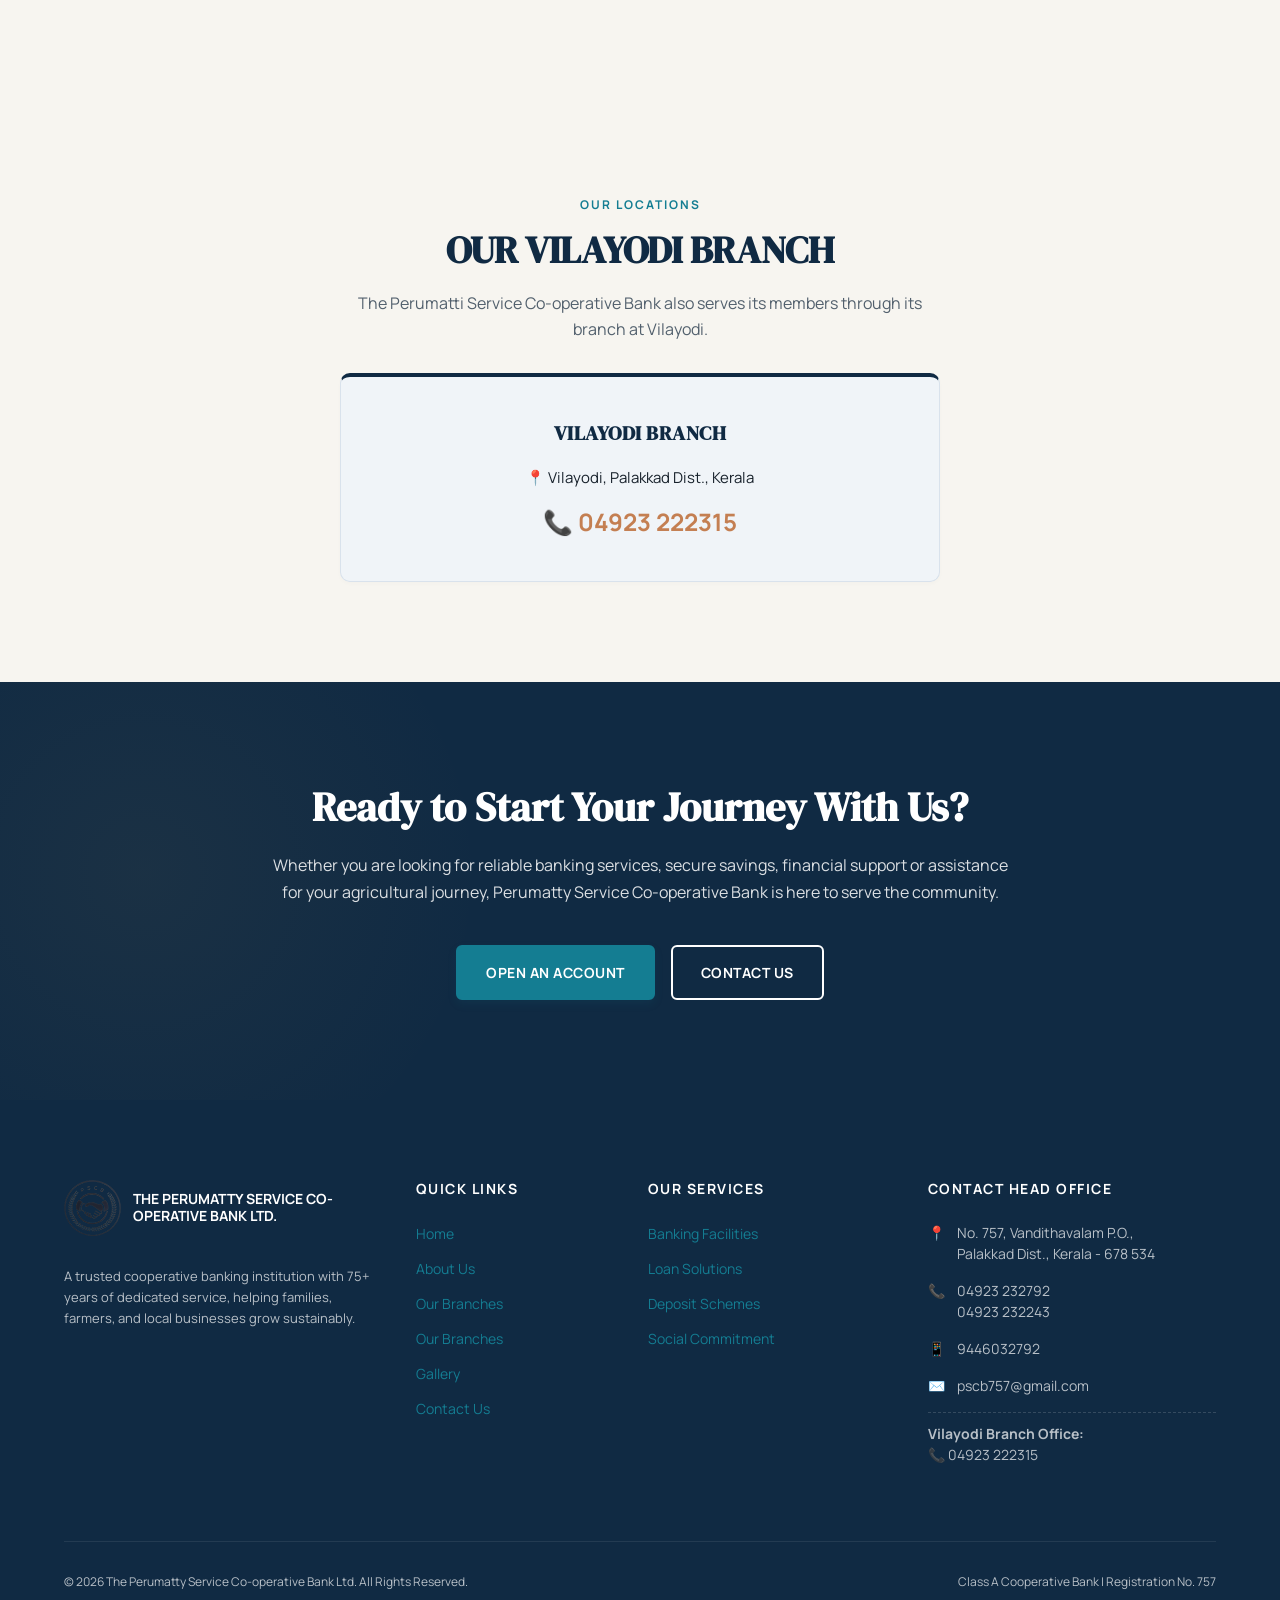
==== commit 35457afb: "Enhance visual layouts: enlarge transparent navbar logo, complete Board of Directors with 12 real en" ====
--- a/about.html
+++ b/about.html
@@ -3,8 +3,8 @@
 <head>
     <meta charset="UTF-8">
     <meta name="viewport" content="width=device-width, initial-scale=1.0">
-    <title>Our Legacy | Perumatty Service Co-operative Bank Ltd.</title>
-    <meta name="description" content="Discover the 75-year history of Perumatty Service Co-operative Bank, a pioneer in cooperative banking and micro-agriculture since 1949.">
+    <title>About Us | Perumatty Service Co-operative Bank Ltd.</title>
+    <meta name="description" content="Discover the 75-year legacy of Perumatty Service Co-operative Bank, a Class A institution pioneering agricultural development and community empowerment since 1949.">
     <!-- Stylesheets -->
     <link rel="stylesheet" href="css/style.css">
 </head>
@@ -52,96 +52,263 @@
     <!-- Navbar Spacer -->
     <div class="navbar-spacer"></div>
 
-    <!-- Sub-Hero Banner -->
+    <!-- About Us Hero Banner -->
     <section class="sub-hero">
-        <div class="container">
+        <div class="container sub-hero-grid">
             <div class="sub-hero-content">
-                <span class="eyebrow" style="color: var(--accent);">Our Story</span>
-                <h1 class="sub-hero-title">On the Path of Development with the Country...</h1>
-                <p class="sub-hero-desc">Explore our seventy-five year heritage of cooperative banking, financial integrity, and agricultural leadership in Palakkad, Kerala.</p>
-            </div>
-        </div>
-    </section>
-
-    <!-- Detailed About Sections -->
+                <span class="eyebrow" style="color: var(--accent);">ABOUT THE BANK</span>
+                <h1 class="sub-hero-title">A LEGACY OF SERVICE,<br>PROGRESS & COMMUNITY</h1>
+                <p class="sub-hero-desc">For more than seven decades, Perumatti Service Co-operative Bank has been serving farmers, families and the wider community with a strong commitment to financial inclusion, agricultural development and social progress.</p>
+            </div>
+            <div class="sub-hero-image-box">
+                <img src="assets/welcome-bank.jpg" alt="Perumatty Bank Main Building">
+            </div>
+        </div>
+    </section>
+
+    <!-- Bank Overview Section -->
     <section class="section section-bg-white reveal">
         <div class="container">
             <div class="welcome-grid" style="align-items: flex-start;">
-                <!-- Left: Legacy Highlight -->
+                <!-- Left: Quick Highlights -->
                 <div class="contact-info-panel" style="position: sticky; top: 110px;">
-                    <span class="eyebrow">A Rich Heritage</span>
-                    <h2 style="font-size: 32px; margin-bottom: 20px;">Serving Since 1949</h2>
-                    <p style="color: var(--text-muted); font-size: 15px; margin-bottom: 30px;">Established at the dawn of independent India, our cooperative has stood shoulder to shoulder with the community, translating financial stability into local progress.</p>
+                    <span class="eyebrow">Our Institution</span>
+                    <h2 style="font-size: 32px; margin-bottom: 20px;">ABOUT PERUMATTI SERVICE CO-OPERATIVE BANK</h2>
+                    <p style="color: var(--text-muted); font-size: 15px; margin-bottom: 24px;">Guided by a legacy of cooperative trust and rural progress in Palakkad, Kerala.</p>
                     
-                    <div style="background-color: var(--primary-light); padding: 30px; border-radius: var(--border-radius-md); border-left: 4px solid var(--primary);">
-                        <h4 style="font-size: 18px; margin-bottom: 10px; color: var(--primary);">Continuous Profitability</h4>
-                        <p style="font-size: 14px; color: var(--text-muted); line-height: 1.6;">The fact that it has been continuously operating in profit since its inception in 1949 adds to the success of the bank, establishing us as a model of trust and financial responsibility.</p>
-                    </div>
-                </div>
-
-                <!-- Right: Editorial Content broken into readable sections -->
-                <div class="welcome-content" style="display: flex; flex-direction: column; gap: 40px;">
-                    
-                    <!-- Section 1: Geographical Roots -->
+                    <div style="background-color: var(--primary-light); padding: 24px; border-radius: var(--border-radius-md); border-left: 4px solid var(--primary);">
+                        <h4 style="font-size: 16px; margin-bottom: 8px; color: var(--primary); font-family: var(--font-heading);">Key Interventions</h4>
+                        <p style="font-size: 14px; color: var(--text-muted); line-height: 1.6; margin-bottom: 12px;">We actively support regional development through targeted interventions in:</p>
+                        <ul style="font-size: 13.5px; color: var(--text-dark); line-height: 1.8; padding-left: 20px; list-style-type: square;">
+                            <li>Education & Scholarships</li>
+                            <li>Social Welfare & Support</li>
+                            <li>Modernized Agriculture</li>
+                            <li>Philanthropy & Charity</li>
+                            <li>Women's Empowerment</li>
+                        </ul>
+                    </div>
+                </div>
+
+                <!-- Right: Editorial Content -->
+                <div class="welcome-content" style="display: flex; flex-direction: column; gap: 30px;">
                     <div>
-                        <h3 style="font-size: 22px; margin-bottom: 12px; color: var(--primary); font-family: var(--font-heading);">Geographical Roots</h3>
+                        <h3 style="font-size: 22px; margin-bottom: 12px; color: var(--primary); font-family: var(--font-heading);">Cooperative Heartbeat of Perumatti</h3>
                         <p style="color: var(--text-muted); font-size: 15px; line-height: 1.7; margin-bottom: 12px;">
-                            Perumatti Service Cooperative Bank is becoming the heartbeat of the country in Perumatti, which is synonymous with agricultural prosperity.
+                            Perumatti Service Co-operative Bank is becoming the heartbeat of the country in Perumatti, a region synonymous with agricultural prosperity, bordered by Tamil Nadu to the south and the Shokanashini River to the north in Chittoor, Palakkad district.
+                        </p>
+                        <p style="color: var(--text-muted); font-size: 15px; line-height: 1.7; margin-bottom: 12px;">
+                            The bank's progress is based on a tradition of seven and a half decades. Since our inception in 1949, the bank has been continuously operating in profit, reflecting our sound financial responsibility, operational excellence, and the unwavering trust of our members.
                         </p>
                         <p style="color: var(--text-muted); font-size: 15px; line-height: 1.7;">
-                            Our operational domain is bordered by Tamil Nadu to the south and the scenic Shokanashini River to the north in Chittoor, Palakkad district. This uniquely positions us to support inter-state rural commerce and regional farmers.
+                            Operating under a prestigious Class A classification, we serve 31,412 members and stand proudly among the leading cooperative institutions in the district, championing financial security for all.
                         </p>
                     </div>
-
-                    <!-- Section 2: Established Membership & Classification -->
-                    <div>
-                        <h3 style="font-size: 22px; margin-bottom: 12px; color: var(--primary); font-family: var(--font-heading);">Class A Institution</h3>
-                        <p style="color: var(--text-muted); font-size: 15px; line-height: 1.7; margin-bottom: 12px;">
-                            The bank's progress is based on a tradition of seven and a half decades. We operate with a prestigious <strong>Class A classification</strong>, representing the highest standards of capital adequacy, audit transparency, and service efficiency.
-                        </p>
-                        <p style="color: var(--text-muted); font-size: 15px; line-height: 1.7;">
-                            With a strong network of <strong>31,412 members</strong>, we are at the forefront of the leading cooperative institutions in the district. To expand our reach and improve accessibility, the bank also operates a full branch office in <strong>Vilayodi</strong>.
-                        </p>
-                    </div>
-
-                    <!-- Section 3: Precision Farming & Israeli Technology -->
-                    <div>
-                        <h3 style="font-size: 22px; margin-bottom: 12px; color: var(--primary); font-family: var(--font-heading);">Micro-Agriculture & Drip Irrigation</h3>
-                        <p style="color: var(--text-muted); font-size: 15px; line-height: 1.7; margin-bottom: 12px;">
-                            We are proud to have been the first cooperative bank in Kerala to implement micro-agriculture. Our dedicated demonstration farm, started in Kampalathara in 2007, successfully cultivated and popularized various vegetable crops.
-                        </p>
-                        <p style="color: var(--text-muted); font-size: 15px; line-height: 1.7; margin-bottom: 12px;">
-                            To implement precision farming according to state-of-the-art Israeli technology, dealership of leading companies in this field was established.
-                        </p>
-                        <p style="color: var(--text-muted); font-size: 15px; line-height: 1.7;">
-                            Through this program, drip irrigation materials worth <strong>Rs. 8.61 crore</strong> were distributed to <strong>6,641 farmers</strong> in <strong>2,400 hectares</strong> of land, accompanied by full hands-on technical assistance.
-                        </p>
-                    </div>
-
-                    <!-- Section 4: Farmers Service Center & Subsidies -->
-                    <div>
-                        <h3 style="font-size: 22px; margin-bottom: 12px; color: var(--primary); font-family: var(--font-heading);">Subsidized Machinery & Service Centers</h3>
-                        <p style="color: var(--text-muted); font-size: 15px; line-height: 1.7; margin-bottom: 12px;">
-                            Our Farmers Service Center and Agro Service Center, started under the RKVY scheme, help small farmers by renting tractors, pickup vans, and garden tractors at low, subsidized rates. This eliminates heavy capital burdens from marginal cultivators.
-                        </p>
-                        <p style="color: var(--text-muted); font-size: 15px; line-height: 1.7; margin-bottom: 12px;">
-                            Capital loans were also provided to <strong>Perumatti Agropros</strong> and <strong>Perumatti Agroservice Center</strong> to promote scientific farming methods.
-                        </p>
-                        <p style="color: var(--text-muted); font-size: 15px; line-height: 1.7;">
-                            Furthermore, initiatives like <strong>Kera Chittoor</strong> support coconut farmers, while subsidized distributions of chemical fertilizers and cows aid local dairy farming.
-                        </p>
-                    </div>
-
-                    <!-- Section 5: Unprecedented Paddy Financing -->
-                    <div>
-                        <h3 style="font-size: 22px; margin-bottom: 12px; color: var(--primary); font-family: var(--font-heading);">₹52 Crore Paddy Loans & Allied Sector Investments</h3>
-                        <p style="color: var(--text-muted); font-size: 15px; line-height: 1.7; margin-bottom: 12px;">
-                            To prevent farmers from falling into debt traps, our model bank provided <strong>interest-free loans of Rs. 52 crore</strong> to paddy farmers.
-                        </p>
-                        <p style="color: var(--text-muted); font-size: 15px; line-height: 1.7;">
-                            Additionally, the bank infused a substantial <strong>Rs. 10 crore 97 lakh</strong> into the agricultural and agro-allied sectors in the last financial year alone. We continue our journey by providing a helping hand to farmers and common people alike.
-                        </p>
-                    </div>
+                </div>
+            </div>
+        </div>
+    </section>
+
+    <!-- Our Journey (Timeline) Section -->
+    <section class="section section-bg-light reveal">
+        <div class="container">
+            <div class="section-header" style="text-align: center;">
+                <span class="eyebrow">Milestones</span>
+                <h2 class="section-title">OUR JOURNEY</h2>
+                <p class="section-subtitle">A timeline of dedicated cooperative growth, farmer support, and regional development.</p>
+            </div>
+
+            <div class="timeline-grid">
+                <!-- 1949 -->
+                <div class="timeline-card">
+                    <div class="timeline-year">1949</div>
+                    <div class="timeline-title">BANK ESTABLISHED</div>
+                    <p class="timeline-desc">Founded on cooperative principles to provide reliable financial services to rural Palakkad.</p>
+                </div>
+                <!-- 2007 -->
+                <div class="timeline-card">
+                    <div class="timeline-year">2007</div>
+                    <div class="timeline-title">DEMONSTRATION FARM</div>
+                    <p class="timeline-desc">Demo farm started at Kampalathara, successfully cultivating and popularizing vegetable crops.</p>
+                </div>
+                <!-- Agricultural -->
+                <div class="timeline-card">
+                    <div class="timeline-year">AGRICULTURE</div>
+                    <div class="timeline-title">MODERN FARMING</div>
+                    <p class="timeline-desc">Micro-agriculture, drip irrigation, and Israeli precision farming technologies introduced.</p>
+                </div>
+                <!-- Community -->
+                <div class="timeline-card">
+                    <div class="timeline-year">COMMUNITY</div>
+                    <div class="timeline-title">SOCIAL IMPACT</div>
+                    <p class="timeline-desc">Widespread assistance extended to local farmers, self-help groups, and families.</p>
+                </div>
+                <!-- Present -->
+                <div class="timeline-card" style="border-top: 4px solid var(--accent);">
+                    <div class="timeline-year">PRESENT</div>
+                    <div class="timeline-title">FUTURE FORWARD</div>
+                    <p class="timeline-desc">Continuing the journey of progress and development with the country and community.</p>
+                </div>
+            </div>
+        </div>
+    </section>
+
+    <!-- Agricultural Commitment Section -->
+    <section class="section section-bg-white reveal">
+        <div class="container">
+            <div class="welcome-grid">
+                <div class="welcome-content">
+                    <span class="eyebrow">Pioneering Progress</span>
+                    <h2 class="section-title">OUR COMMITMENT TO AGRICULTURE</h2>
+                    <p style="color: var(--text-muted); font-size: 15px; line-height: 1.7; margin-bottom: 16px;">
+                        The bank was the first in Kerala to implement micro-agriculture and has achieved significant progress in the agricultural sector. The demonstration farm started at Kampalathara in 2007 successfully cultivated various vegetable crops and demonstrated new farming opportunities.
+                    </p>
+                    <p style="color: var(--text-muted); font-size: 15px; line-height: 1.7; margin-bottom: 16px;">
+                        To support precision farming based on Israeli technology, the bank facilitated dealerships of leading companies in this field. Technical assistance was provided directly to farmers to support modern and sustainable agricultural practices.
+                    </p>
+                </div>
+                
+                <div style="display: flex; flex-direction: column; justify-content: center; gap: 20px;">
+                    <div style="background-color: var(--primary-light); padding: 30px; border-radius: var(--border-radius-md); text-align: center; border-left: 4px solid var(--primary);">
+                        <div style="font-size: 32px; font-weight: 800; color: var(--primary); font-family: var(--font-heading); margin-bottom: 5px;">₹8.61 CRORE</div>
+                        <div style="font-size: 13.5px; color: var(--text-muted); font-weight: 600;">Drip Irrigation Materials Distributed</div>
+                    </div>
+                    <div style="display: grid; grid-template-columns: 1fr 1fr; gap: 20px;">
+                        <div style="background-color: var(--bg-white); padding: 20px; border-radius: var(--border-radius-md); text-align: center; box-shadow: var(--shadow-sm); border-top: 3px solid var(--accent);">
+                            <div style="font-size: 24px; font-weight: 800; color: var(--accent); margin-bottom: 5px;">6,641</div>
+                            <div style="font-size: 12px; color: var(--text-muted);">Farmers Supported</div>
+                        </div>
+                        <div style="background-color: var(--bg-white); padding: 20px; border-radius: var(--border-radius-md); text-align: center; box-shadow: var(--shadow-sm); border-top: 3px solid var(--accent);">
+                            <div style="font-size: 24px; font-weight: 800; color: var(--accent); margin-bottom: 5px;">2,400 HA</div>
+                            <div style="font-size: 12px; color: var(--text-muted);">Land Covered</div>
+                        </div>
+                    </div>
+                </div>
+            </div>
+        </div>
+    </section>
+
+    <!-- Support for Farmers Section -->
+    <section class="section section-bg-light reveal">
+        <div class="container">
+            <div class="welcome-grid" style="align-items: center;">
+                <div class="welcome-img-container">
+                    <img src="assets/service-social.jpg" alt="Cooperative Community Agriculture" style="width: 100%; border-radius: var(--border-radius-md); box-shadow: var(--shadow-md); object-fit: cover;">
+                </div>
+                <div class="welcome-content">
+                    <span class="eyebrow">Farming Support</span>
+                    <h2 class="section-title">SUPPORTING THE FARMING COMMUNITY</h2>
+                    <p style="color: var(--text-muted); font-size: 15px; line-height: 1.7; margin-bottom: 12px;">
+                        The bank provided capital loans to <strong>Perumatti Agropros</strong> and <strong>Perumatti Agroservice Center</strong> to promote scientific farming methods. A dedicated Farmers Service Center operates under the bank to support members directly.
+                    </p>
+                    <p style="color: var(--text-muted); font-size: 15px; line-height: 1.7; margin-bottom: 12px;">
+                        Small and marginal farmers are supported through affordable rental access to essential machinery, including:
+                    </p>
+                    <ul style="font-size: 14.5px; color: var(--text-dark); line-height: 1.8; padding-left: 20px; margin-bottom: 16px; list-style-type: circle;">
+                        <li>Tractors</li>
+                        <li>Pickup vans</li>
+                        <li>Garden tractors</li>
+                        <li>Agricultural machinery</li>
+                    </ul>
+                    <p style="color: var(--text-muted); font-size: 15px; line-height: 1.7;">
+                        The Agro Service Center was established under the RKVY scheme to help introduce modern agricultural technologies. The bank provided financial assistance for these initiatives.
+                    </p>
+                </div>
+            </div>
+        </div>
+    </section>
+
+    <!-- Community & Social Impact Section -->
+    <section class="section section-bg-white reveal">
+        <div class="container">
+            <div class="welcome-grid" style="align-items: flex-start;">
+                <div class="welcome-content">
+                    <span class="eyebrow">Social Engagement</span>
+                    <h2 class="section-title">BANKING WITH A SOCIAL COMMITMENT</h2>
+                    <p style="color: var(--text-muted); font-size: 15px; line-height: 1.7; margin-bottom: 16px;">
+                        Kera Chittoor, started in collaboration with the bank, has supported coconut farmers and promoted sustainable rural livelihoods. The bank has also strengthened the agricultural and dairy sectors by distributing chemical fertilizers and cows at subsidized rates to dairy farmers.
+                    </p>
+                    <p style="color: var(--text-muted); font-size: 15px; line-height: 1.7;">
+                        The bank's interventions extend far beyond banking, making strong impacts in rural development, farmer welfare, agriculture, social welfare, women's empowerment, and community development.
+                    </p>
+                </div>
+                
+                <!-- Sub-grid of Awards -->
+                <div>
+                    <h4 style="font-size: 16px; margin-bottom: 16px; color: var(--primary); font-family: var(--font-heading); text-transform: uppercase; letter-spacing: 0.5px;">Recognition of Impact</h4>
+                    <div style="display: grid; grid-template-columns: 1fr 1fr; gap: 16px;">
+                        <div style="background-color: var(--bg-white); border: 1px solid var(--border-light); border-radius: var(--border-radius-sm); overflow: hidden; box-shadow: var(--shadow-sm);">
+                            <img src="assets/award-2022.jpg" alt="Award 2022" style="width: 100%; height: 120px; object-fit: cover;">
+                            <div style="padding: 10px; font-size: 12px; font-weight: 700; text-align: center; color: var(--primary);">2022 Excellence Award</div>
+                        </div>
+                        <div style="background-color: var(--bg-white); border: 1px solid var(--border-light); border-radius: var(--border-radius-sm); overflow: hidden; box-shadow: var(--shadow-sm);">
+                            <img src="assets/award-2023.jpg" alt="Award 2023" style="width: 100%; height: 120px; object-fit: cover;">
+                            <div style="padding: 10px; font-size: 12px; font-weight: 700; text-align: center; color: var(--primary);">2023 Excellence Award</div>
+                        </div>
+                    </div>
+                </div>
+            </div>
+        </div>
+    </section>
+
+    <!-- Financial Support & Statistics Section -->
+    <section class="section section-bg-light reveal">
+        <div class="container">
+            <div class="section-header" style="text-align: center;">
+                <span class="eyebrow">Achievements</span>
+                <h2 class="section-title">FINANCIAL SUPPORT TO FARMERS</h2>
+                <p class="section-subtitle">Real numbers illustrating our strong backing for regional growth and agricultural prosperity.</p>
+            </div>
+
+            <div class="stats-grid">
+                <!-- Paddy Loans -->
+                <div class="stat-card">
+                    <div class="stat-number">₹52 CRORE</div>
+                    <div class="stat-label">Interest-free loans provided to paddy farmers</div>
+                </div>
+                <!-- Last Year Agro -->
+                <div class="stat-card">
+                    <div class="stat-number">₹10.97 CR</div>
+                    <div class="stat-label">Provided to agricultural and agro-allied sectors in the last financial year</div>
+                </div>
+                <!-- Members -->
+                <div class="stat-card">
+                    <div class="stat-number">31,412</div>
+                    <div class="stat-label">Active bank members from the community</div>
+                </div>
+                <!-- Legacy -->
+                <div class="stat-card" style="border-bottom: 4px solid var(--primary);">
+                    <div class="stat-number">75+ YEARS</div>
+                    <div class="stat-label">Legacy of service and cooperative trust since 1949</div>
+                </div>
+            </div>
+        </div>
+    </section>
+
+    <!-- Trusted Cooperative Institution Section -->
+    <section class="section section-bg-white reveal">
+        <div class="container" style="text-align: center; max-width: 800px;">
+            <span class="eyebrow">A TRUSTED CO-OPERATIVE INSTITUTION</span>
+            <h2 class="section-title" style="margin-bottom: 20px;">Built on Trust and Sustainable Practices</h2>
+            <p style="color: var(--text-muted); font-size: 16px; line-height: 1.8; margin-bottom: 24px;">
+                The bank operates under Class A classification with 31,412 members and stands among the leading cooperative institutions in the district. The bank's continuous profitable operation since its inception in 1949 reflects its commitment to responsible and sustainable cooperative banking.
+            </p>
+        </div>
+    </section>
+
+    <!-- Vilayodi Branch Section -->
+    <section class="section section-bg-light reveal">
+        <div class="container" style="text-align: center;">
+            <span class="eyebrow">Our Locations</span>
+            <h2 class="section-title">OUR VILAYODI BRANCH</h2>
+            <p class="section-subtitle" style="max-width: 600px; margin: 0 auto 24px auto;">The Perumatti Service Co-operative Bank also serves its members through its branch at Vilayodi.</p>
+
+            <div class="branch-showcase-card">
+                <div class="branch-showcase-title">VILAYODI BRANCH</div>
+                <div style="font-size: 15px; color: var(--text-dark); line-height: 1.6;">
+                    📍 Vilayodi, Palakkad Dist., Kerala
+                </div>
+                <div class="branch-showcase-phone">
+                    📞 04923 222315
                 </div>
             </div>
         </div>
@@ -181,7 +348,8 @@
                     <h5>Quick Links</h5>
                     <ul class="footer-links-list">
                         <li class="footer-link-item"><a href="index.html">Home</a></li>
-                        <li class="footer-link-item"><a href="about.html">Our Legacy</a></li>
+                        <li class="footer-link-item"><a href="about.html">About Us</a></li>
+                        <li class="footer-link-item"><a href="branches.html">Our Branches</a></li>
                         <li class="footer-link-item"><a href="branches.html">Our Branches</a></li>
                         <li class="footer-link-item"><a href="gallery.html">Gallery</a></li>
                         <li class="footer-link-item"><a href="contact.html">Contact Us</a></li>
--- a/css/style.css
+++ b/css/style.css
@@ -3,32 +3,34 @@
    ========================================================================== */
 
 /* Import Google Fonts */
-@import url('https://fonts.googleapis.com/css2?family=Inter:wght@300;400;500;600;700&family=Playfair+Display:ital,wght@0,400;0,600;0,700;1,400&display=swap');
+@import url('https://fonts.googleapis.com/css2?family=DM+Serif+Display&family=Manrope:wght@300;400;500;600;700;800&display=swap');
 
 /* Color Variables and Theme Tokens */
 :root {
-    --primary: #0E4636;
-    --primary-hover: #083125;
-    --primary-light: #EFF5F2;
-    --primary-rgb: 14, 70, 54;
-    --accent: #C5A059;
-    --accent-hover: #A8833E;
-    --accent-light: #FAF7F2;
-    --text-dark: #1E2923;
-    --text-muted: #556B60;
+    --primary: #102A43; /* Deep Navy */
+    --primary-hover: #0C2135;
+    --primary-light: #F0F4F8;
+    --primary-rgb: 16, 42, 67;
+    --secondary: #147D92; /* Teal */
+    --secondary-hover: #0F6172;
+    --accent: #C47F52; /* Muted Copper */
+    --accent-hover: #A56338;
+    --accent-light: #FDF7F3;
+    --text-dark: #17212B; /* Deep Charcoal */
+    --text-muted: #52606D; /* Slate */
     --bg-white: #FFFFFF;
-    --bg-light: #F4F7F5;
-    --border-light: #E2EAE5;
-    --shadow-sm: 0 2px 4px rgba(0,0,0,0.02);
-    --shadow-md: 0 10px 30px rgba(14,70,54,0.06);
-    --shadow-lg: 0 20px 40px rgba(14,70,54,0.1);
-    --font-heading: 'Playfair Display', Georgia, serif;
-    --font-body: 'Inter', -apple-system, BlinkMacSystemFont, "Segoe UI", Roboto, sans-serif;
+    --bg-light: #F7F5F0; /* Warm Off-White */
+    --border-light: #D9E2EC;
+    --shadow-sm: 0 2px 4px rgba(16,42,67,0.02);
+    --shadow-md: 0 10px 30px rgba(16,42,67,0.05);
+    --shadow-lg: 0 20px 40px rgba(16,42,67,0.08);
+    --font-heading: 'DM Serif Display', Georgia, serif;
+    --font-body: 'Manrope', -apple-system, BlinkMacSystemFont, "Segoe UI", Roboto, sans-serif;
     --transition-smooth: all 0.4s cubic-bezier(0.16, 1, 0.3, 1);
     --transition-fast: all 0.2s ease;
-    --border-radius-sm: 4px;
-    --border-radius-md: 12px;
-    --border-radius-lg: 24px;
+    --border-radius-sm: 6px; /* 6px-8px border radius as requested */
+    --border-radius-md: 10px; /* 8px-12px as requested for cards */
+    --border-radius-lg: 20px;
     --max-width: 1200px;
 }
 
@@ -48,7 +50,7 @@
 body {
     font-family: var(--font-body);
     color: var(--text-dark);
-    background-color: var(--bg-white);
+    background-color: var(--bg-light);
     line-height: 1.65;
     overflow-x: hidden;
 }
@@ -108,7 +110,7 @@
     font-weight: 700;
     text-transform: uppercase;
     letter-spacing: 2px;
-    color: var(--accent);
+    color: var(--secondary);
     display: inline-block;
     margin-bottom: 12px;
 }
@@ -117,6 +119,17 @@
     font-size: 38px;
     margin-bottom: 16px;
     position: relative;
+    color: var(--primary); /* Deep Navy headings */
+}
+
+.section-header .section-title::after {
+    content: '';
+    display: block;
+    width: 60px;
+    height: 3px;
+    background-color: var(--accent); /* Muted Copper */
+    margin: 16px auto 0 auto;
+    border-radius: 2px;
 }
 
 .section-subtitle {
@@ -133,65 +146,63 @@
     justify-content: center;
     padding: 14px 28px;
     font-size: 14px;
-    font-weight: 600;
-    border-radius: var(--border-radius-sm);
+    font-weight: 700; /* Bold Manrope font for buttons */
+    border-radius: var(--border-radius-sm); /* 6px as configured in root */
     cursor: pointer;
     transition: var(--transition-smooth);
     border: none;
     outline: none;
     letter-spacing: 0.5px;
-}
-
-.btn-primary {
-    background-color: var(--primary);
-    color: var(--bg-white);
-}
-
-.btn-primary:hover {
-    background-color: var(--primary-hover);
+    text-transform: uppercase;
+}
+
+/* Primary Button (Teal #147D92, White text) */
+.btn-primary, .btn-accent {
+    background-color: var(--secondary) !important; /* Teal */
+    color: #FFFFFF !important;
+    border: 2px solid var(--secondary) !important;
+    box-shadow: 0 4px 10px rgba(20, 125, 146, 0.1);
+}
+
+.btn-primary:hover, .btn-accent:hover {
+    background-color: var(--secondary-hover) !important;
+    border-color: var(--secondary-hover) !important;
     transform: translateY(-2px);
-    box-shadow: 0 4px 12px rgba(14, 70, 54, 0.2);
-}
-
+    box-shadow: 0 6px 15px rgba(20, 125, 146, 0.2);
+}
+
+/* Secondary Button (Transparent/white, Navy border, Navy text) */
 .btn-secondary {
-    background-color: transparent;
-    color: var(--primary);
-    border: 2px solid var(--primary);
+    background-color: transparent !important;
+    color: var(--primary) !important; /* Navy */
+    border: 2px solid var(--primary) !important;
 }
 
 .btn-secondary:hover {
-    background-color: var(--primary);
-    color: var(--bg-white);
+    background-color: var(--primary) !important;
+    color: #FFFFFF !important;
     transform: translateY(-2px);
-}
-
-.btn-accent {
-    background-color: var(--accent);
-    color: var(--primary-hover);
-}
-
-.btn-accent:hover {
-    background-color: var(--accent-hover);
-    color: var(--bg-white);
+    box-shadow: 0 6px 15px rgba(16, 42, 67, 0.15);
+}
+
+/* Outline White Button (Transparent, White border, White text) */
+.btn-outline-white {
+    background-color: transparent !important;
+    color: #FFFFFF !important;
+    border: 2px solid #FFFFFF !important;
+}
+
+.btn-outline-white:hover {
+    background-color: #FFFFFF !important;
+    color: var(--primary) !important;
     transform: translateY(-2px);
-}
-
-.btn-outline-white {
-    background-color: transparent;
-    color: var(--bg-white);
-    border: 2px solid var(--bg-white);
-}
-
-.btn-outline-white:hover {
-    background-color: var(--bg-white);
-    color: var(--primary);
-    transform: translateY(-2px);
+    box-shadow: 0 6px 15px rgba(255, 255, 255, 0.15);
 }
 
 /* Sticky Navigation Bar */
 .navbar-spacer {
     display: block;
-    height: 100px; /* Desktop navbar height */
+    height: 110px; /* Desktop navbar height - updated to accommodate larger logo */
 }
 
 .navbar {
@@ -206,13 +217,13 @@
     box-shadow: 0 2px 10px rgba(0, 0, 0, 0.05); /* Subtle shadow underneath */
     border-bottom: 1px solid rgba(0, 0, 0, 0.05);
     transition: var(--transition-smooth);
-    height: 100px;
+    height: 110px; /* Desktop navbar height - updated to accommodate larger logo */
     display: flex;
     align-items: center;
 }
 
 .navbar.scrolled {
-    height: 80px; /* Slightly compact on scroll */
+    height: 90px; /* Slightly compact on scroll - updated */
     box-shadow: 0 4px 15px rgba(0, 0, 0, 0.08) !important;
     background-color: #FFFFFF !important;
     backdrop-filter: none !important;
@@ -233,7 +244,7 @@
 }
 
 .logo-container {
-    width: 95px; /* Desktop logo size - large and highly visible */
+    width: 90px; /* Desktop logo size - scaled to height to fit nicely inside navbar */
     height: auto;
     border-radius: 0; /* REMOVE THE CIRCLE */
     background-color: transparent; /* NO BACKGROUND */
@@ -248,7 +259,7 @@
 }
 
 .navbar.scrolled .logo-container {
-    width: 80px; /* Slightly scaled on scroll */
+    width: 70px; /* Slightly scaled on scroll - updated */
     height: auto;
 }
 
@@ -274,7 +285,7 @@
 
 .brand-subtitle-full {
     font-size: 10px;
-    color: #8C6F35; /* Darker premium gold accent for contrast */
+    color: var(--accent); /* Muted Copper accent */
     font-weight: 700;
     letter-spacing: 1px;
     text-shadow: none; /* No shadow needed on solid white */
@@ -312,16 +323,16 @@
     left: 0;
     width: 0;
     height: 2px;
-    background-color: var(--accent); /* Gold hover indicator */
+    background-color: var(--secondary); /* Teal hover indicator */
     transition: var(--transition-fast);
 }
 
 .nav-link:hover {
-    color: var(--accent) !important;
+    color: var(--secondary) !important;
 }
 
 .nav-link.active {
-    color: var(--accent) !important;
+    color: var(--secondary) !important;
 }
 
 .nav-link:hover::after {
@@ -427,42 +438,33 @@
     width: 100%;
     position: relative;
     overflow: hidden;
-    background-color: #051A14;
-}
-
-.hero-slider {
+    background: linear-gradient(135deg, #102A43 0%, #0c2033 45%, #147D92 100%);
+}
+
+.hero::before {
+    content: '';
     position: absolute;
     top: 0;
     left: 0;
     width: 100%;
     height: 100%;
-}
-
-.hero-slide {
+    background: radial-gradient(circle at 80% 30%, rgba(20, 125, 146, 0.3) 0%, transparent 55%),
+                radial-gradient(circle at 20% 80%, rgba(196, 127, 82, 0.08) 0%, transparent 50%);
+    z-index: 1;
+}
+
+.hero::after {
+    content: '';
     position: absolute;
     top: 0;
     left: 0;
     width: 100%;
     height: 100%;
-    opacity: 0;
-    transition: opacity 1.5s ease-in-out;
-    background-size: cover;
-    background-position: center;
-    transform: scale(1);
-}
-
-.hero-slide.active {
-    opacity: 1;
-    animation: kenBurns 5.5s ease-in-out forwards;
-}
-
-@keyframes kenBurns {
-    from {
-        transform: scale(1.00);
-    }
-    to {
-        transform: scale(1.05);
-    }
+    background-image: linear-gradient(rgba(255, 255, 255, 0.015) 1px, transparent 1px),
+                      linear-gradient(90deg, rgba(255, 255, 255, 0.015) 1px, transparent 1px);
+    background-size: 40px 40px;
+    z-index: 1;
+    opacity: 0.6;
 }
 
 .hero-overlay {
@@ -471,7 +473,7 @@
     left: 0;
     width: 100%;
     height: 100%;
-    background: none !important; /* Completely transparent overlay */
+    background: radial-gradient(circle at 40% 50%, rgba(16, 42, 67, 0.25) 0%, transparent 80%);
     z-index: 2;
 }
 
@@ -487,7 +489,12 @@
 }
 
 .hero-text-box {
-    max-width: 650px;
+    max-width: 680px;
+    padding: 40px 50px;
+    border-radius: 24px;
+    background: radial-gradient(ellipse at center, rgba(8, 25, 43, 0.65) 0%, rgba(8, 25, 43, 0.3) 60%, transparent 85%);
+    backdrop-filter: blur(4px);
+    -webkit-backdrop-filter: blur(4px);
 }
 
 .hero-eyebrow {
@@ -500,7 +507,7 @@
     opacity: 0;
     transform: translateY(20px);
     animation: slideInUp 0.8s forwards 0.2s;
-    text-shadow: 0 2px 10px rgba(0, 0, 0, 0.95), 0 1px 1px rgba(0, 0, 0, 0.95); /* Strong shadow for readability */
+    text-shadow: 0 1px 4px rgba(0, 0, 0, 0.3);
 }
 
 .hero-title {
@@ -513,7 +520,7 @@
     animation: slideInUp 0.8s forwards 0.4s;
     line-height: 1.1;
     max-width: 650px; /* Controlled maximum width */
-    text-shadow: 0 2px 10px rgba(0, 0, 0, 0.95), 0 4px 25px rgba(0, 0, 0, 0.7);
+    text-shadow: 0 2px 6px rgba(0, 0, 0, 0.3);
 }
 
 .hero-desc {
@@ -526,7 +533,7 @@
     transform: translateY(20px);
     animation: slideInUp 0.8s forwards 0.6s;
     max-width: 680px; /* Maximum readable width */
-    text-shadow: 0 2px 8px rgba(0, 0, 0, 0.95);
+    text-shadow: 0 1px 4px rgba(0, 0, 0, 0.3);
 }
 
 .hero-actions {
@@ -537,10 +544,10 @@
     animation: slideInUp 0.8s forwards 0.8s;
 }
 
-/* Inner Page Hero (Sub-Hero) */
+/* Inner Page Hero (Sub-Hero) with Grid Layout */
 .sub-hero {
     background-color: var(--primary);
-    padding: 80px 0; /* Reverted back to original clean padding since spacer exists */
+    padding: 60px 0;
     position: relative;
     overflow: hidden;
 }
@@ -556,9 +563,16 @@
     background: radial-gradient(circle, rgba(197,160,89,0.08) 0%, transparent 70%);
 }
 
+.sub-hero-grid {
+    display: grid;
+    grid-template-columns: 1.15fr 0.85fr;
+    gap: 50px;
+    align-items: center;
+}
+
 .sub-hero-content {
     color: var(--bg-white);
-    max-width: 800px;
+    animation: slideInLeft 0.8s cubic-bezier(0.16, 1, 0.3, 1) both;
 }
 
 .sub-hero-title {
@@ -571,6 +585,49 @@
     font-size: 16px;
     color: rgba(255,255,255,0.8);
     font-weight: 400;
+}
+
+.sub-hero-image-box {
+    border-radius: var(--border-radius-md);
+    overflow: hidden;
+    aspect-ratio: 16/10;
+    box-shadow: 0 15px 35px rgba(0, 0, 0, 0.25);
+    border: 1px solid rgba(255, 255, 255, 0.1);
+    animation: slideInRight 0.8s cubic-bezier(0.16, 1, 0.3, 1) both;
+}
+
+.sub-hero-image-box img {
+    width: 100%;
+    height: 100%;
+    object-fit: cover;
+    transition: transform 0.6s cubic-bezier(0.16, 1, 0.3, 1);
+}
+
+.sub-hero-image-box:hover img {
+    transform: scale(1.04);
+}
+
+/* Animations for Sub-Hero Banner */
+@keyframes slideInLeft {
+    from {
+        opacity: 0;
+        transform: translateX(-30px);
+    }
+    to {
+        opacity: 1;
+        transform: translateX(0);
+    }
+}
+
+@keyframes slideInRight {
+    from {
+        opacity: 0;
+        transform: translateX(30px);
+    }
+    to {
+        opacity: 1;
+        transform: translateX(0);
+    }
 }
 
 /* Two Column Welcome Section */
@@ -621,17 +678,16 @@
 /* Grid & Cards Systems */
 .card-grid {
     display: grid;
-    grid-template-columns: repeat(auto-fit, minmax(280px, 1fr));
+    grid-template-columns: repeat(4, 1fr); /* Forced 4-column layout on desktop */
     gap: 30px;
 }
 
 .card-grid-3 {
     display: grid;
-    grid-template-columns: repeat(3, 1fr);
+    grid-template-columns: repeat(3, 1fr); /* Forced 3-column layout on desktop */
     gap: 30px;
 }
 
-/* Service/Facility Cards */
 .card {
     background-color: var(--bg-white);
     border: 1px solid var(--border-light);
@@ -640,17 +696,19 @@
     transition: var(--transition-smooth);
     display: flex;
     flex-direction: column;
+    box-shadow: var(--shadow-sm); /* Soft shadow */
+    height: 100%; /* Stretch cards to equal height in rows */
 }
 
 .card:hover {
-    transform: translateY(-8px);
-    box-shadow: var(--shadow-lg);
-    border-color: rgba(14,70,54,0.15);
+    transform: translateY(-4px); /* Slight upward movement */
+    box-shadow: var(--shadow-md); /* Very subtle shadow increase */
+    border-color: var(--secondary); /* Teal accent border */
 }
 
 .card-icon {
     font-size: 32px;
-    color: var(--accent);
+    color: var(--secondary); /* Teal accent */
     margin-bottom: 24px;
     height: 48px;
     display: flex;
@@ -680,7 +738,7 @@
 .card-link {
     font-size: 12px;
     font-weight: 700;
-    color: var(--primary);
+    color: var(--secondary); /* Teal links */
     text-transform: uppercase;
     letter-spacing: 1px;
     display: inline-flex;
@@ -733,7 +791,7 @@
     font-weight: 700;
     letter-spacing: 1px;
     text-transform: uppercase;
-    color: var(--text-muted);
+    color: var(--secondary); /* Teal accent details */
 }
 
 /* Editorial Agriculture & Community Section */
@@ -771,6 +829,9 @@
     border-radius: var(--border-radius-md);
     border: 1px solid var(--border-light);
     box-shadow: var(--shadow-sm);
+    display: flex;
+    flex-direction: column;
+    height: 100%;
 }
 
 .editorial-mini-card h4 {
@@ -781,6 +842,7 @@
 .editorial-mini-card p {
     font-size: 13px;
     color: var(--text-muted);
+    flex-grow: 1; /* Stretch paragraph to fill vertical space */
 }
 
 /* Awards Section */
@@ -799,11 +861,12 @@
     transition: var(--transition-smooth);
     display: flex;
     flex-direction: column;
+    height: 100%; /* Stretch cards in grid row */
 }
 
 .award-card:hover {
-    transform: translateY(-8px);
-    box-shadow: var(--shadow-lg);
+    transform: translateY(-4px); /* Subtle upward movement */
+    box-shadow: var(--shadow-md); /* Subtle shadow increase */
 }
 
 .award-img-container {
@@ -811,6 +874,7 @@
     aspect-ratio: 4/3;
     overflow: hidden;
     background-color: var(--bg-light);
+    position: relative; /* Support slideshow positioning */
 }
 
 .award-img-container img {
@@ -818,6 +882,23 @@
     height: 100%;
     object-fit: cover;
     transition: var(--transition-smooth);
+}
+
+/* Slideshow overlay styling */
+.award-img-container.slideshow img {
+    position: absolute;
+    top: 0;
+    left: 0;
+    width: 100%;
+    height: 100%;
+    opacity: 0;
+    transition: opacity 0.8s ease-in-out;
+    z-index: 1;
+}
+
+.award-img-container.slideshow img.active {
+    opacity: 1;
+    z-index: 2;
 }
 
 .award-card:hover .award-img-container img {
@@ -855,9 +936,8 @@
 /* Board of Directors Grid Layout */
 .directors-grid {
     display: grid;
-    /* Rules specified: Desktop: 4, Tablet: 2-3, Mobile: 1 */
-    grid-template-columns: repeat(4, 1fr);
-    gap: 30px;
+    grid-template-columns: repeat(5, 1fr); /* 5-column layout on desktop */
+    gap: 20px;
 }
 
 .director-card {
@@ -868,16 +948,19 @@
     text-align: center;
     box-shadow: var(--shadow-sm);
     transition: var(--transition-smooth);
+    display: flex;
+    flex-direction: column;
+    height: 100%; /* Stretch cards in the row */
 }
 
 .director-card:hover {
     transform: translateY(-4px);
     box-shadow: var(--shadow-md);
-    border-color: rgba(14,70,54,0.1);
+    border-color: var(--secondary);
 }
 
 .director-card.prominent {
-    border-top: 4px solid var(--accent);
+    border-top: 4px solid var(--accent); /* Copper top highlight */
     background-color: var(--accent-light);
     transform: scale(1.02);
     border-color: var(--accent);
@@ -890,11 +973,11 @@
 }
 
 .director-photo-placeholder, .director-photo-container {
-    width: 110px;
-    height: 110px;
-    border-radius: 50%;
+    width: 100%; /* Use full available card width for uniform size */
+    aspect-ratio: 3/4; /* Consistent portrait crop ratio */
+    border-radius: var(--border-radius-sm);
     background-color: var(--primary-light);
-    border: 3px solid var(--primary);
+    border: 1px solid var(--border-light);
     margin: 0 auto 20px auto;
     display: flex;
     align-items: center;
@@ -907,8 +990,8 @@
 .director-card.prominent .director-photo-placeholder,
 .director-card.prominent .director-photo-container {
     border-color: var(--accent);
-    width: 120px;
-    height: 120px;
+    width: 100%;
+    aspect-ratio: 3/4;
     box-shadow: 0 4px 10px rgba(197, 160, 89, 0.2);
 }
 
@@ -930,13 +1013,13 @@
     font-size: 16px;
     margin-bottom: 6px;
     font-weight: 700;
-    color: var(--text-dark);
+    color: var(--primary); /* Deep Navy */
 }
 
 .director-card.prominent .director-name {
     font-size: 18px;
     font-weight: 800;
-    color: var(--primary);
+    color: var(--primary); /* Deep Navy */
 }
 
 .director-position {
@@ -944,8 +1027,12 @@
     font-weight: 700;
     text-transform: uppercase;
     letter-spacing: 1.5px;
-    color: var(--accent);
+    color: var(--secondary); /* Teal for general directors */
     margin-bottom: 4px;
+}
+
+.director-card.prominent .director-position {
+    color: var(--accent); /* Copper highlight for President/Secretary */
 }
 
 .director-designation {
@@ -1001,9 +1088,10 @@
 
 /* Branches Page Cards */
 .branches-container {
-    display: flex;
-    flex-direction: column;
+    display: grid;
+    grid-template-columns: repeat(2, 1fr);
     gap: 40px;
+    align-items: stretch;
 }
 
 .branch-card {
@@ -1012,10 +1100,11 @@
     border-radius: var(--border-radius-md);
     padding: 40px;
     box-shadow: var(--shadow-sm);
-    display: grid;
-    grid-template-columns: 1fr 1fr;
-    gap: 40px;
-    align-items: center;
+    display: flex;
+    flex-direction: column;
+    justify-content: space-between;
+    gap: 30px;
+    height: 100%;
 }
 
 .branch-card.head-office {
@@ -1204,7 +1293,7 @@
 .form-control:focus {
     border-color: var(--primary);
     background-color: var(--bg-white);
-    box-shadow: 0 0 0 3px rgba(14,70,54,0.1);
+    box-shadow: 0 0 0 3px rgba(16,42,67,0.1);
 }
 
 textarea.form-control {
@@ -1243,7 +1332,7 @@
     left: 0;
     width: 100%;
     height: 100%;
-    background-color: rgba(14,70,54,0.7);
+    background-color: rgba(16,42,67,0.8);
     display: flex;
     align-items: center;
     justify-content: center;
@@ -1271,7 +1360,7 @@
     left: 0;
     width: 100%;
     height: 100%;
-    background-color: rgba(14,70,54,0.95);
+    background-color: rgba(16,42,67,0.95);
     z-index: 2000;
     display: none;
     align-items: center;
@@ -1440,9 +1529,8 @@
     color: var(--bg-white);
 }
 
-/* Footer Section */
 .footer {
-    background-color: #0B221B;
+    background-color: var(--primary); /* Deep Navy */
     color: rgba(255,255,255,0.7);
     padding: 80px 0 30px 0;
     font-size: 14px;
@@ -1485,19 +1573,22 @@
 }
 
 .footer-logo-container {
-    width: 44px;
-    height: 44px;
-    border-radius: 50%;
-    background-color: var(--bg-white);
+    width: 80px; /* Substantially larger footer logo */
+    height: auto;
+    border-radius: 0; /* NO CIRCLE */
+    background-color: transparent; /* NO BACKGROUND */
+    border: none; /* NO BORDER */
     display: flex;
     align-items: center;
     justify-content: center;
-    overflow: hidden;
+    overflow: visible;
+    box-shadow: none; /* NO SHADOW */
+    padding: 0; /* NO PADDING */
 }
 
 .footer-logo-container img {
-    width: 85%;
-    height: 85%;
+    width: 100%;
+    height: auto;
     object-fit: contain;
 }
 
@@ -1517,11 +1608,11 @@
 }
 
 .footer-link-item a {
-    color: rgba(255,255,255,0.75);
+    color: var(--secondary); /* Teal links */
 }
 
 .footer-link-item a:hover {
-    color: var(--accent);
+    color: var(--accent); /* Muted Copper on hover */
     padding-left: 4px;
 }
 
@@ -1581,10 +1672,10 @@
 /* Responsive Styles */
 @media (max-width: 1024px) {
     .navbar {
-        height: 80px;
+        height: 90px;
     }
     .navbar-spacer {
-        height: 80px;
+        height: 90px;
     }
     .hero-title {
         font-size: 48px;
@@ -1594,7 +1685,7 @@
         gap: 50px;
     }
     .directors-grid {
-        grid-template-columns: repeat(2, 1fr);
+        grid-template-columns: repeat(3, 1fr); /* 3 columns on tablet landscape */
     }
     .footer-grid {
         grid-template-columns: 1fr 1fr;
@@ -1603,6 +1694,19 @@
     .branch-card {
         grid-template-columns: 1fr;
         gap: 24px;
+    }
+    .card-grid {
+        grid-template-columns: repeat(2, 1fr);
+    }
+    .card-grid-3, .awards-grid {
+        grid-template-columns: repeat(2, 1fr);
+    }
+    .branches-container {
+        grid-template-columns: 1fr;
+    }
+    .sub-hero-grid {
+        grid-template-columns: 1.15fr 0.85fr;
+        gap: 30px;
     }
 }
 
@@ -1640,12 +1744,12 @@
         border-bottom: 1px solid rgba(0, 0, 0, 0.05);
     }
     .navbar.scrolled {
-        height: 70px;
+        height: 75px;
         background-color: #FFFFFF !important;
         box-shadow: 0 4px 15px rgba(0, 0, 0, 0.08) !important;
     }
     .logo-container {
-        width: 75px;
+        width: 70px; /* Enlarge on mobile as requested */
         height: auto;
         border: none;
         border-radius: 0;
@@ -1654,7 +1758,7 @@
         padding: 0;
     }
     .navbar.scrolled .logo-container {
-        width: 65px;
+        width: 60px;
         height: auto;
     }
     .brand-title-full {
@@ -1666,7 +1770,18 @@
         text-shadow: none;
     }
     .sub-hero {
-        padding: 60px 0;
+        padding: 50px 0;
+    }
+    .sub-hero-grid {
+        grid-template-columns: 1fr;
+        gap: 30px;
+        text-align: center;
+    }
+    .sub-hero-image-box {
+        max-width: 500px;
+        margin: 0 auto;
+        width: 100%;
+        aspect-ratio: 16/10;
     }
     .hamburger {
         display: flex;
@@ -1688,8 +1803,8 @@
         z-index: 998;
     }
     .navbar.scrolled .nav-menu {
-        top: 70px;
-        height: calc(100vh - 70px);
+        top: 75px;
+        height: calc(100vh - 75px);
     }
     .nav-menu .nav-link {
         color: var(--text-dark) !important;
@@ -1726,7 +1841,10 @@
         display: none;
     }
     .directors-grid {
-        grid-template-columns: repeat(2, 1fr);
+        grid-template-columns: 1fr;
+    }
+    .card-grid {
+        grid-template-columns: 1fr;
     }
     .card-grid-3, .awards-grid {
         grid-template-columns: 1fr;
@@ -1764,3 +1882,134 @@
         width: 100%;
     }
 }
+
+/* About Us Page Custom Styles */
+.timeline-grid {
+    display: grid;
+    grid-template-columns: repeat(5, 1fr);
+    gap: 20px;
+    margin-top: 40px;
+}
+
+.timeline-card {
+    background-color: var(--bg-white);
+    padding: 30px 24px;
+    border-radius: var(--border-radius-md);
+    box-shadow: var(--shadow-sm);
+    border-top: 4px solid var(--primary);
+    transition: var(--transition-smooth);
+    position: relative;
+}
+
+.timeline-card:hover {
+    transform: translateY(-5px);
+    box-shadow: var(--shadow-md);
+}
+
+.timeline-year {
+    font-size: 24px;
+    font-weight: 800;
+    color: var(--accent);
+    margin-bottom: 12px;
+    font-family: var(--font-heading);
+}
+
+.timeline-title {
+    font-size: 14px;
+    font-weight: 700;
+    text-transform: uppercase;
+    letter-spacing: 1px;
+    margin-bottom: 8px;
+    color: var(--primary);
+}
+
+.timeline-desc {
+    font-size: 13.5px;
+    line-height: 1.6;
+    color: var(--text-dark);
+}
+
+.stats-grid {
+    display: grid;
+    grid-template-columns: repeat(4, 1fr);
+    gap: 24px;
+    margin-top: 30px;
+}
+
+.stat-card {
+    background-color: var(--bg-white);
+    padding: 40px 30px;
+    border-radius: var(--border-radius-md);
+    box-shadow: var(--shadow-sm);
+    text-align: center;
+    border-bottom: 4px solid var(--accent);
+    transition: var(--transition-smooth);
+}
+
+.stat-card:hover {
+    transform: translateY(-5px);
+    box-shadow: var(--shadow-md);
+}
+
+.stat-number {
+    font-size: 36px;
+    font-weight: 800;
+    color: var(--primary);
+    margin-bottom: 10px;
+    font-family: var(--font-heading);
+}
+
+.stat-label {
+    font-size: 14px;
+    line-height: 1.5;
+    color: var(--text-dark);
+    font-weight: 500;
+}
+
+.branch-showcase-card {
+    background-color: var(--primary-light);
+    border: 1px solid var(--border-light);
+    border-radius: var(--border-radius-md);
+    padding: 40px;
+    max-width: 600px;
+    margin: 30px auto 0 auto;
+    box-shadow: var(--shadow-sm);
+    border-top: 4px solid var(--primary);
+}
+
+.branch-showcase-title {
+    font-size: 20px;
+    color: var(--primary);
+    font-weight: 700;
+    margin-bottom: 16px;
+    font-family: var(--font-heading);
+    letter-spacing: 0.5px;
+}
+
+.branch-showcase-phone {
+    font-size: 24px;
+    font-weight: 700;
+    color: var(--accent);
+    margin-top: 12px;
+}
+
+/* Responsive Overrides for Timeline and Stats */
+@media (max-width: 1024px) {
+    .timeline-grid {
+        grid-template-columns: repeat(3, 1fr);
+    }
+    .stats-grid {
+        grid-template-columns: repeat(2, 1fr);
+    }
+}
+
+@media (max-width: 768px) {
+    .timeline-grid {
+        grid-template-columns: 1fr;
+        gap: 16px;
+    }
+    .stats-grid {
+        grid-template-columns: 1fr;
+        gap: 16px;
+    }
+}
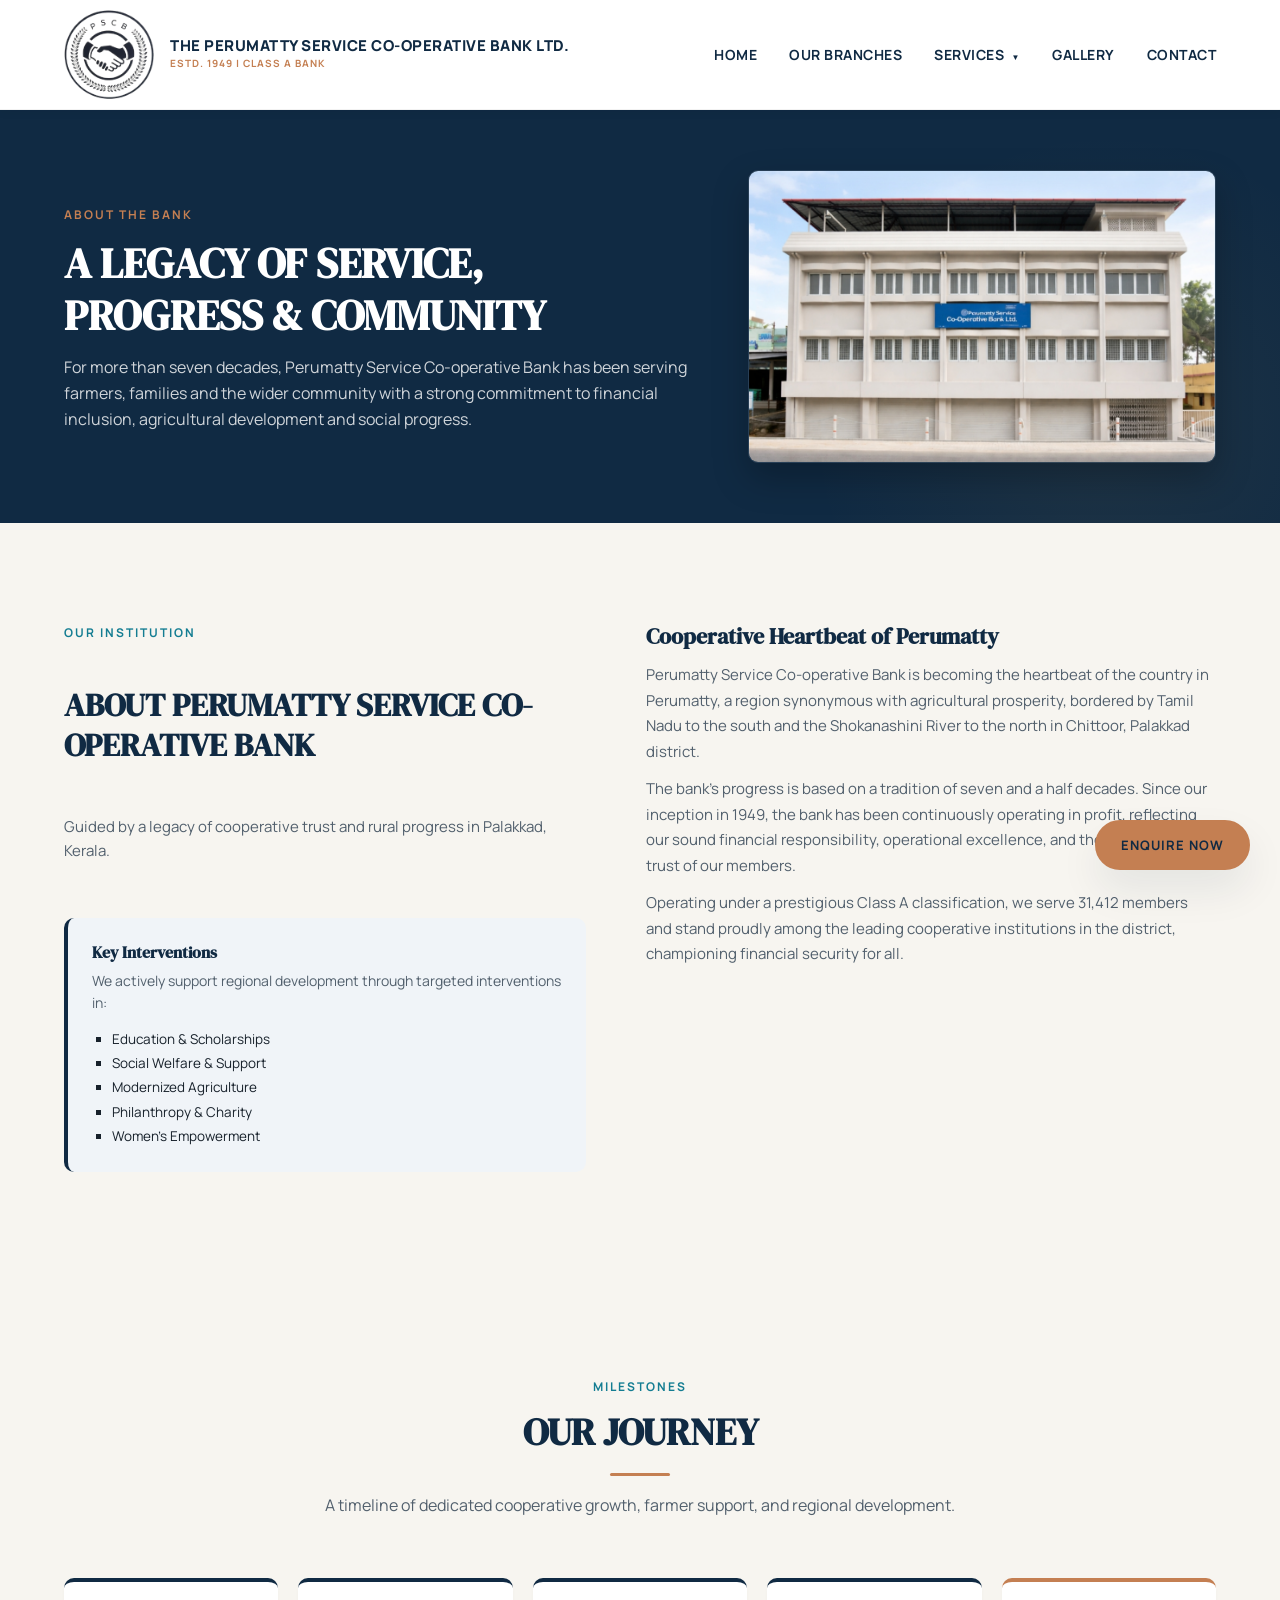
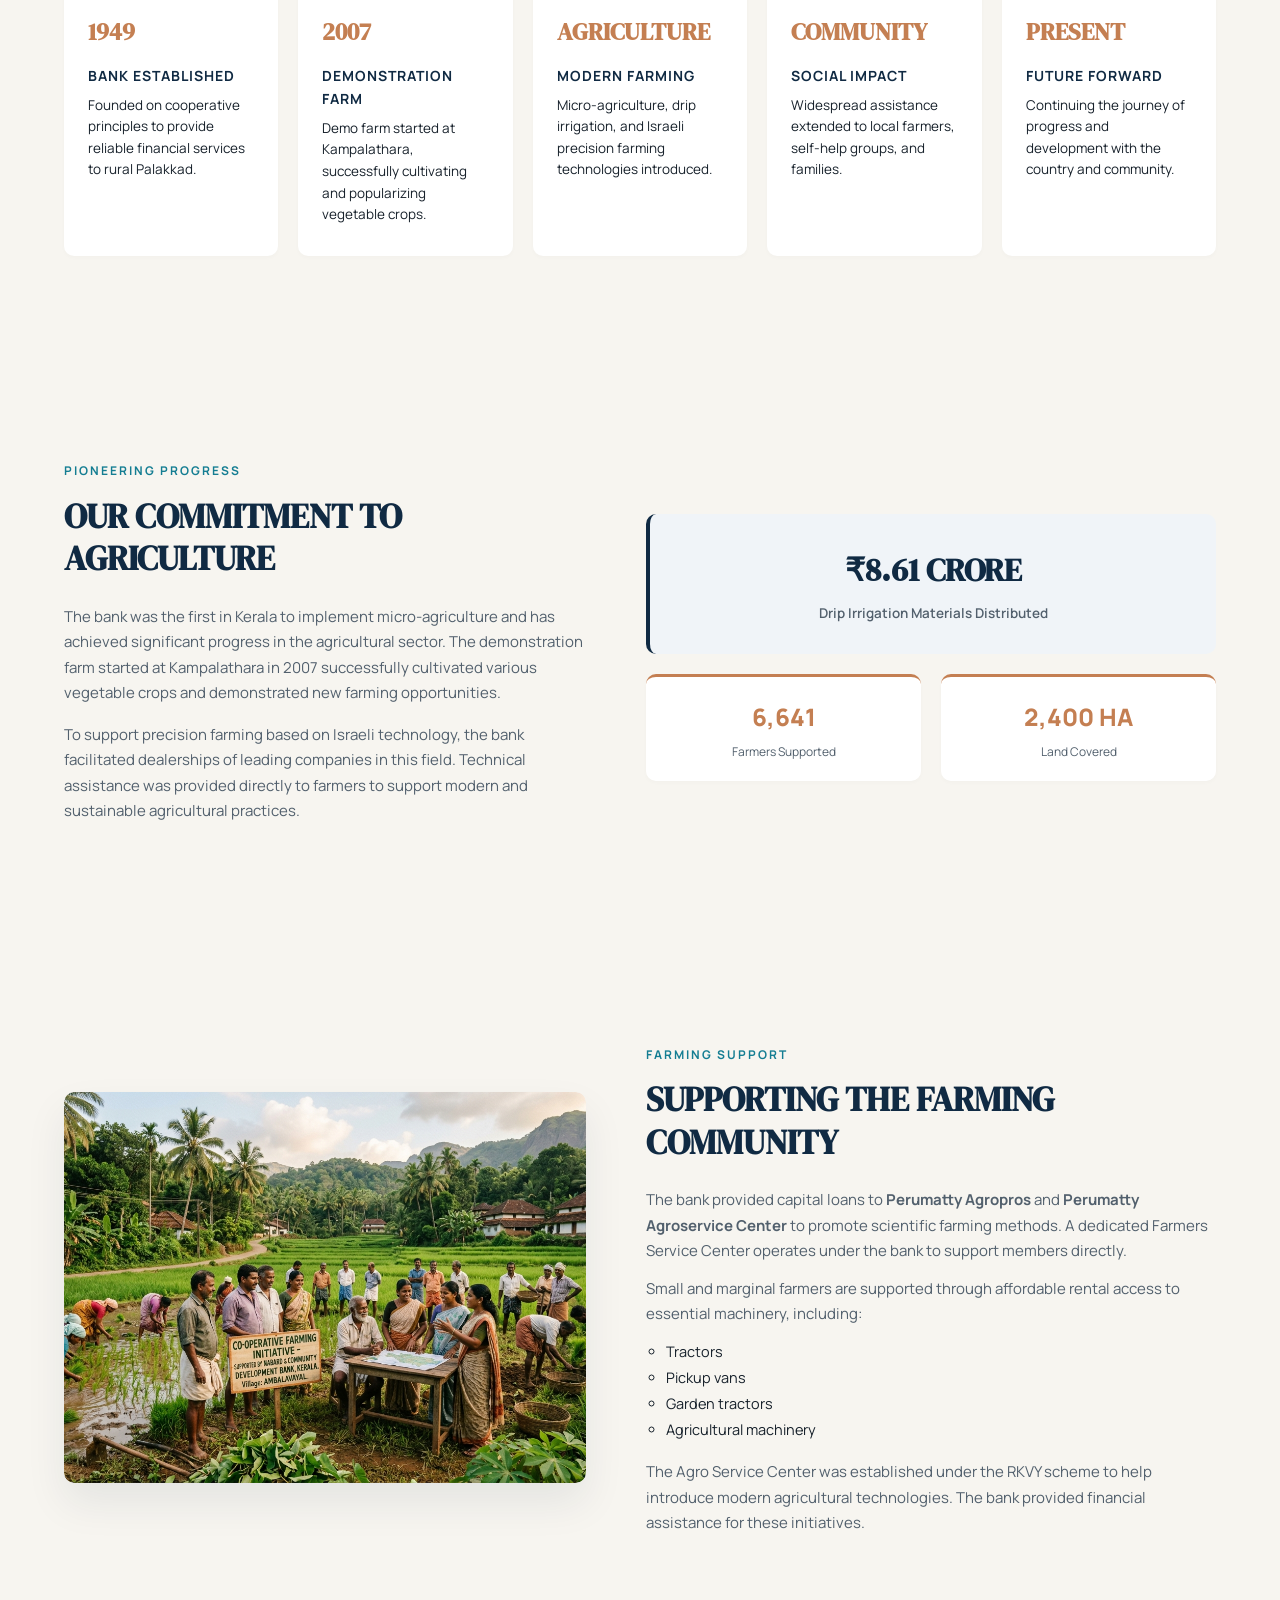
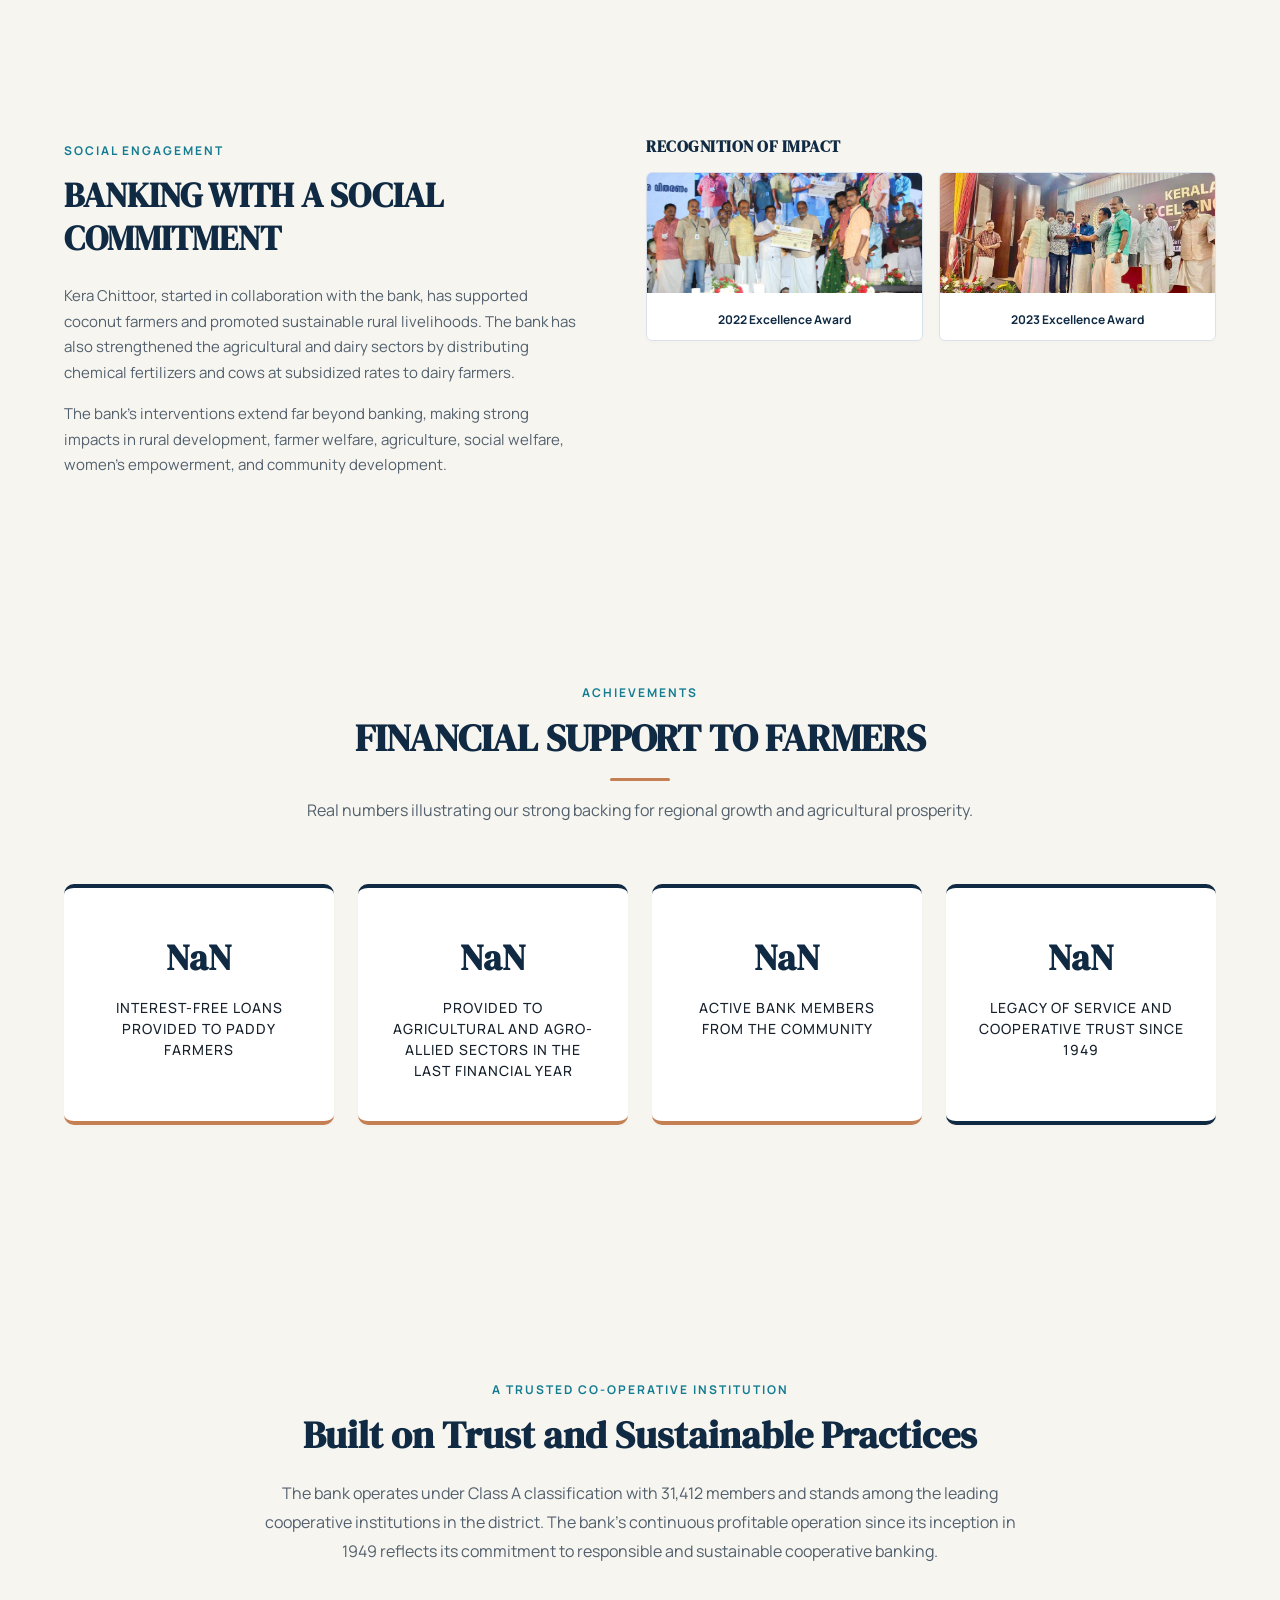
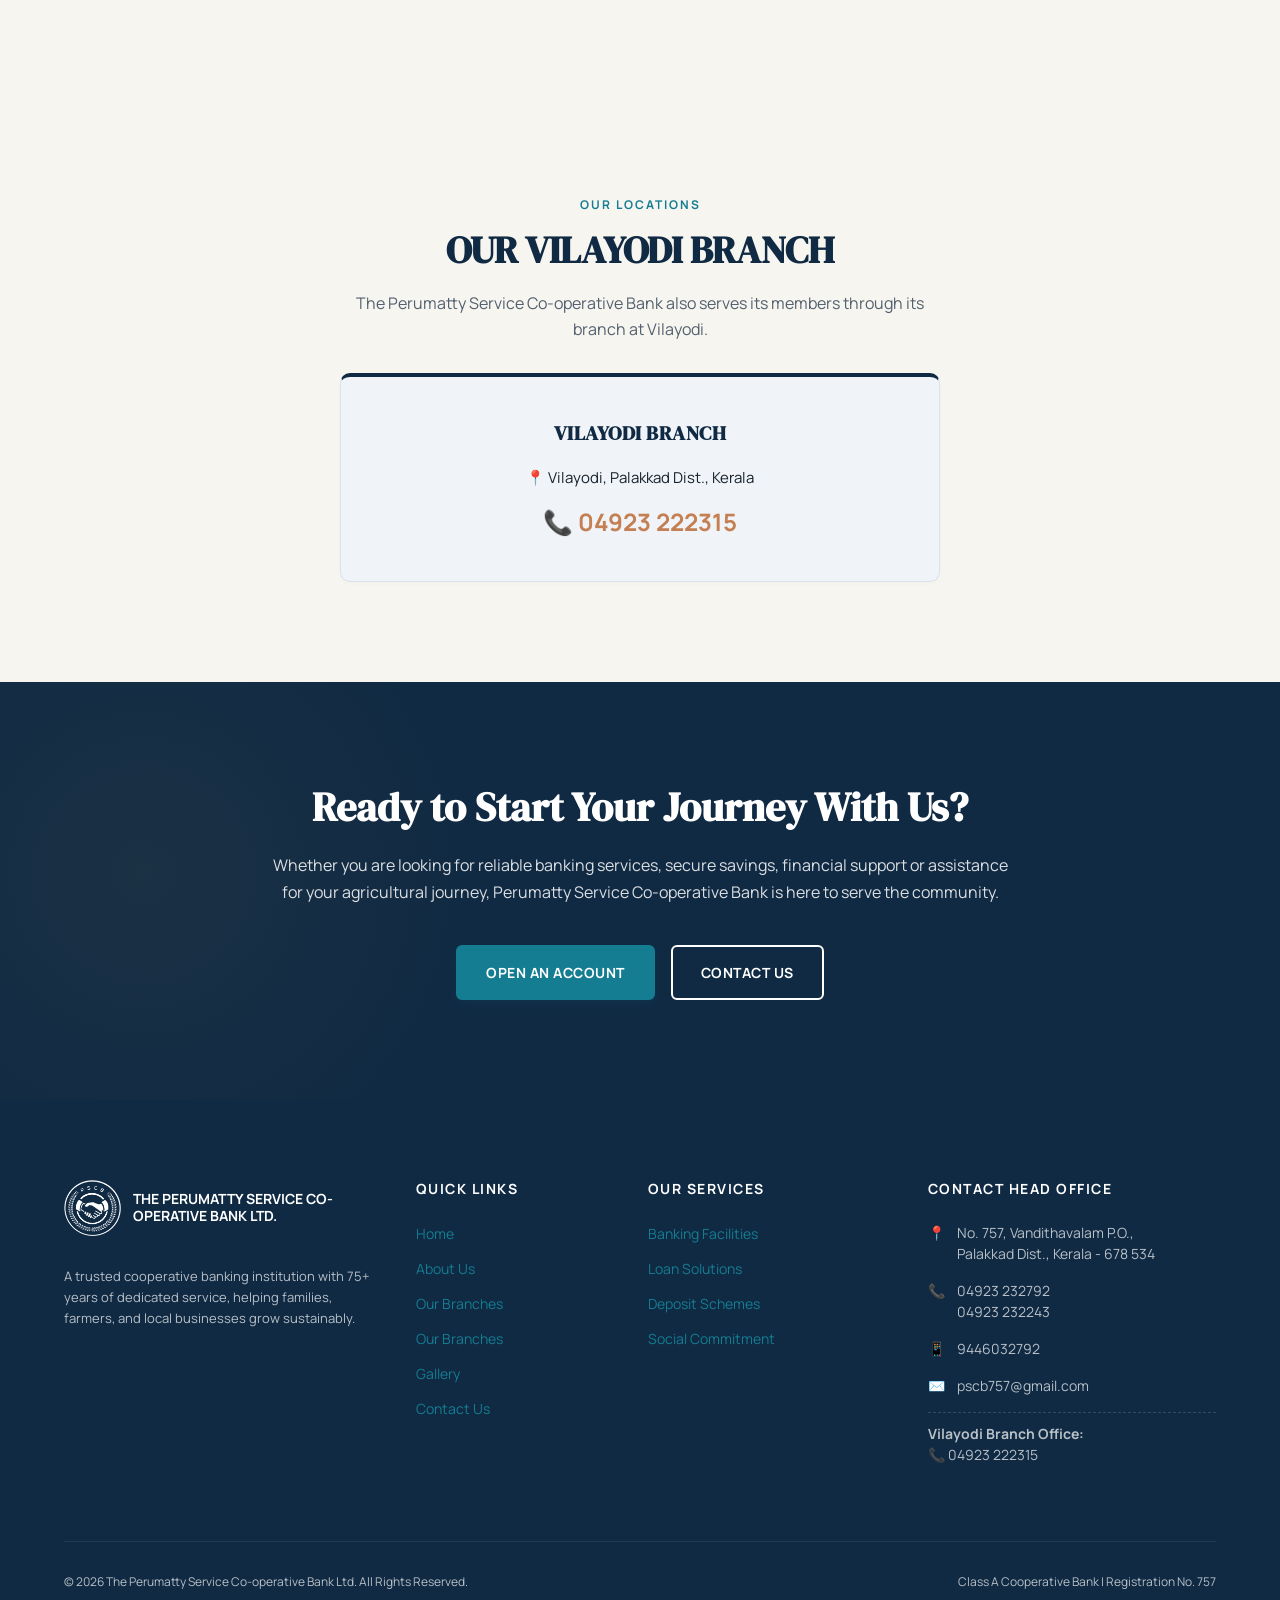
==== commit e928aaed: "Correct bank spelling globally to Perumatty and replace homepage hero background image with new prem" ====
--- a/about.html
+++ b/about.html
@@ -3,8 +3,60 @@
 <head>
     <meta charset="UTF-8">
     <meta name="viewport" content="width=device-width, initial-scale=1.0">
-    <title>About Us | Perumatty Service Co-operative Bank Ltd.</title>
-    <meta name="description" content="Discover the 75-year legacy of Perumatty Service Co-operative Bank, a Class A institution pioneering agricultural development and community empowerment since 1949.">
+    <title>About Us | Perumatty Service Cooperative Bank Ltd. Palakkad</title>
+    <meta name="description" content="Discover the 75-year legacy of Perumatty Service Cooperative Bank. Serving Palakkad farmers with precision agriculture, financial growth, and community welfare.">
+    
+    <!-- SEO and Canonical Meta Tags -->
+    <link rel="canonical" href="https://perumatty-bank.vercel.app/about.html">
+    
+    <!-- Open Graph / Facebook -->
+    <meta property="og:type" content="website">
+    <meta property="og:url" content="https://perumatty-bank.vercel.app/about.html">
+    <meta property="og:title" content="About Us | Perumatty Service Cooperative Bank Ltd. Palakkad">
+    <meta property="og:description" content="Discover the 75-year legacy of Perumatty Service Cooperative Bank. Serving Palakkad farmers with precision agriculture, financial growth, and community welfare.">
+    <meta property="og:image" content="https://perumatty-bank.vercel.app/assets/welcome-bank.jpg">
+    <meta property="og:locale" content="en_US">
+    <meta property="og:site_name" content="Perumatty Service Cooperative Bank Ltd.">
+    
+    <!-- Twitter -->
+    <meta name="twitter:card" content="summary_large_image">
+    <meta name="twitter:url" content="https://perumatty-bank.vercel.app/about.html">
+    <meta name="twitter:title" content="About Us | Perumatty Service Cooperative Bank Ltd. Palakkad">
+    <meta name="twitter:description" content="Discover the 75-year legacy of Perumatty Service Cooperative Bank. Serving Palakkad farmers with precision agriculture, financial growth, and community welfare.">
+    <meta name="twitter:image" content="https://perumatty-bank.vercel.app/assets/welcome-bank.jpg">
+    
+    <!-- JSON-LD Structured Data Schema -->
+    <script type="application/ld+json">
+    {
+      "@context": "https://schema.org",
+      "@graph": [
+        {
+          "@type": "BreadcrumbList",
+          "itemListElement": [
+            {
+              "@type": "ListItem",
+              "position": 1,
+              "name": "Home",
+              "item": "https://perumatty-bank.vercel.app/"
+            },
+            {
+              "@type": "ListItem",
+              "position": 2,
+              "name": "About Us",
+              "item": "https://perumatty-bank.vercel.app/about.html"
+            }
+          ]
+        },
+        {
+          "@type": "Organization",
+          "name": "Perumatty Service Cooperative Bank Ltd.",
+          "url": "https://perumatty-bank.vercel.app/",
+          "logo": "https://perumatty-bank.vercel.app/assets/logo.png"
+        }
+      ]
+    }
+    </script>
+    
     <!-- Stylesheets -->
     <link rel="stylesheet" href="css/style.css">
 </head>
@@ -15,7 +67,7 @@
         <div class="container">
             <a href="index.html" class="nav-brand">
                 <div class="logo-container">
-                    <img src="assets/logo.png" alt="Perumatty Bank Logo">
+                    <img src="assets/logo.png" alt="Perumatty Service Cooperative Bank logo" alt="Perumatty Bank Logo">
                 </div>
                 <div class="brand-names">
                     <span class="brand-title-full">THE PERUMATTY SERVICE CO-OPERATIVE BANK LTD.</span>
@@ -58,10 +110,10 @@
             <div class="sub-hero-content">
                 <span class="eyebrow" style="color: var(--accent);">ABOUT THE BANK</span>
                 <h1 class="sub-hero-title">A LEGACY OF SERVICE,<br>PROGRESS & COMMUNITY</h1>
-                <p class="sub-hero-desc">For more than seven decades, Perumatti Service Co-operative Bank has been serving farmers, families and the wider community with a strong commitment to financial inclusion, agricultural development and social progress.</p>
+                <p class="sub-hero-desc">For more than seven decades, Perumatty Service Co-operative Bank has been serving farmers, families and the wider community with a strong commitment to financial inclusion, agricultural development and social progress.</p>
             </div>
             <div class="sub-hero-image-box">
-                <img src="assets/welcome-bank.jpg" alt="Perumatty Bank Main Building">
+                <img src="assets/welcome-bank.jpg" alt="Perumatty Service Cooperative Bank building and main office in Palakkad, Kerala" alt="Perumatty Bank Main Building">
             </div>
         </div>
     </section>
@@ -73,7 +125,7 @@
                 <!-- Left: Quick Highlights -->
                 <div class="contact-info-panel" style="position: sticky; top: 110px;">
                     <span class="eyebrow">Our Institution</span>
-                    <h2 style="font-size: 32px; margin-bottom: 20px;">ABOUT PERUMATTI SERVICE CO-OPERATIVE BANK</h2>
+                    <h2 style="font-size: 32px; margin-bottom: 20px;">ABOUT PERUMATTY SERVICE CO-OPERATIVE BANK</h2>
                     <p style="color: var(--text-muted); font-size: 15px; margin-bottom: 24px;">Guided by a legacy of cooperative trust and rural progress in Palakkad, Kerala.</p>
                     
                     <div style="background-color: var(--primary-light); padding: 24px; border-radius: var(--border-radius-md); border-left: 4px solid var(--primary);">
@@ -92,9 +144,9 @@
                 <!-- Right: Editorial Content -->
                 <div class="welcome-content" style="display: flex; flex-direction: column; gap: 30px;">
                     <div>
-                        <h3 style="font-size: 22px; margin-bottom: 12px; color: var(--primary); font-family: var(--font-heading);">Cooperative Heartbeat of Perumatti</h3>
+                        <h3 style="font-size: 22px; margin-bottom: 12px; color: var(--primary); font-family: var(--font-heading);">Cooperative Heartbeat of Perumatty</h3>
                         <p style="color: var(--text-muted); font-size: 15px; line-height: 1.7; margin-bottom: 12px;">
-                            Perumatti Service Co-operative Bank is becoming the heartbeat of the country in Perumatti, a region synonymous with agricultural prosperity, bordered by Tamil Nadu to the south and the Shokanashini River to the north in Chittoor, Palakkad district.
+                            Perumatty Service Co-operative Bank is becoming the heartbeat of the country in Perumatty, a region synonymous with agricultural prosperity, bordered by Tamil Nadu to the south and the Shokanashini River to the north in Chittoor, Palakkad district.
                         </p>
                         <p style="color: var(--text-muted); font-size: 15px; line-height: 1.7; margin-bottom: 12px;">
                             The bank's progress is based on a tradition of seven and a half decades. Since our inception in 1949, the bank has been continuously operating in profit, reflecting our sound financial responsibility, operational excellence, and the unwavering trust of our members.
@@ -192,13 +244,13 @@
         <div class="container">
             <div class="welcome-grid" style="align-items: center;">
                 <div class="welcome-img-container">
-                    <img src="assets/service-social.jpg" alt="Cooperative Community Agriculture" style="width: 100%; border-radius: var(--border-radius-md); box-shadow: var(--shadow-md); object-fit: cover;">
+                    <img src="assets/service-social.jpg" alt="Agricultural community development and farming welfare program supported by Perumatty Bank" alt="Cooperative Community Agriculture" style="width: 100%; border-radius: var(--border-radius-md); box-shadow: var(--shadow-md); object-fit: cover;">
                 </div>
                 <div class="welcome-content">
                     <span class="eyebrow">Farming Support</span>
                     <h2 class="section-title">SUPPORTING THE FARMING COMMUNITY</h2>
                     <p style="color: var(--text-muted); font-size: 15px; line-height: 1.7; margin-bottom: 12px;">
-                        The bank provided capital loans to <strong>Perumatti Agropros</strong> and <strong>Perumatti Agroservice Center</strong> to promote scientific farming methods. A dedicated Farmers Service Center operates under the bank to support members directly.
+                        The bank provided capital loans to <strong>Perumatty Agropros</strong> and <strong>Perumatty Agroservice Center</strong> to promote scientific farming methods. A dedicated Farmers Service Center operates under the bank to support members directly.
                     </p>
                     <p style="color: var(--text-muted); font-size: 15px; line-height: 1.7; margin-bottom: 12px;">
                         Small and marginal farmers are supported through affordable rental access to essential machinery, including:
@@ -237,11 +289,11 @@
                     <h4 style="font-size: 16px; margin-bottom: 16px; color: var(--primary); font-family: var(--font-heading); text-transform: uppercase; letter-spacing: 0.5px;">Recognition of Impact</h4>
                     <div style="display: grid; grid-template-columns: 1fr 1fr; gap: 16px;">
                         <div style="background-color: var(--bg-white); border: 1px solid var(--border-light); border-radius: var(--border-radius-sm); overflow: hidden; box-shadow: var(--shadow-sm);">
-                            <img src="assets/award-2022.jpg" alt="Award 2022" style="width: 100%; height: 120px; object-fit: cover;">
+                            <img src="assets/award-2022.jpg" alt="Kerala Bank Cooperative Excellence Award 2022 received by Perumatty Bank" alt="Award 2022" style="width: 100%; height: 120px; object-fit: cover;">
                             <div style="padding: 10px; font-size: 12px; font-weight: 700; text-align: center; color: var(--primary);">2022 Excellence Award</div>
                         </div>
                         <div style="background-color: var(--bg-white); border: 1px solid var(--border-light); border-radius: var(--border-radius-sm); overflow: hidden; box-shadow: var(--shadow-sm);">
-                            <img src="assets/award-2023.jpg" alt="Award 2023" style="width: 100%; height: 120px; object-fit: cover;">
+                            <img src="assets/award-2023.jpg" alt="District Best Cooperative Bank Excellence Award 2023 trophy" alt="Award 2023" style="width: 100%; height: 120px; object-fit: cover;">
                             <div style="padding: 10px; font-size: 12px; font-weight: 700; text-align: center; color: var(--primary);">2023 Excellence Award</div>
                         </div>
                     </div>
@@ -300,7 +352,7 @@
         <div class="container" style="text-align: center;">
             <span class="eyebrow">Our Locations</span>
             <h2 class="section-title">OUR VILAYODI BRANCH</h2>
-            <p class="section-subtitle" style="max-width: 600px; margin: 0 auto 24px auto;">The Perumatti Service Co-operative Bank also serves its members through its branch at Vilayodi.</p>
+            <p class="section-subtitle" style="max-width: 600px; margin: 0 auto 24px auto;">The Perumatty Service Co-operative Bank also serves its members through its branch at Vilayodi.</p>
 
             <div class="branch-showcase-card">
                 <div class="branch-showcase-title">VILAYODI BRANCH</div>
@@ -336,7 +388,7 @@
                 <div class="footer-logo-area">
                     <div class="footer-logo-row">
                         <div class="footer-logo-container">
-                            <img src="assets/logo.png" alt="Perumatty Bank Footer Logo">
+                            <img src="assets/logo.png" alt="Perumatty Service Cooperative Bank logo" alt="Perumatty Bank Footer Logo">
                         </div>
                         <span class="footer-brand-title">THE PERUMATTY SERVICE CO-OPERATIVE BANK LTD.</span>
                     </div>
@@ -372,7 +424,7 @@
                     <h5>Contact Head Office</h5>
                     <div class="footer-contact-item">
                         <div class="footer-contact-icon">📍</div>
-                        <div>No. 757, Vandithavalam P.O.,<br>Palakkad Dist., Kerala - 678 534</div>
+                        <div><a href="https://share.google/sxB4sDEc3N90TOK0S" target="_blank" style="color: inherit; text-decoration: none;">No. 757, Vandithavalam P.O.,<br>Palakkad Dist., Kerala - 678 534</a></div>
                     </div>
                     <div class="footer-contact-item">
                         <div class="footer-contact-icon">📞</div>
--- a/css/style.css
+++ b/css/style.css
@@ -438,33 +438,10 @@
     width: 100%;
     position: relative;
     overflow: hidden;
-    background: linear-gradient(135deg, #102A43 0%, #0c2033 45%, #147D92 100%);
-}
-
-.hero::before {
-    content: '';
-    position: absolute;
-    top: 0;
-    left: 0;
-    width: 100%;
-    height: 100%;
-    background: radial-gradient(circle at 80% 30%, rgba(20, 125, 146, 0.3) 0%, transparent 55%),
-                radial-gradient(circle at 20% 80%, rgba(196, 127, 82, 0.08) 0%, transparent 50%);
-    z-index: 1;
-}
-
-.hero::after {
-    content: '';
-    position: absolute;
-    top: 0;
-    left: 0;
-    width: 100%;
-    height: 100%;
-    background-image: linear-gradient(rgba(255, 255, 255, 0.015) 1px, transparent 1px),
-                      linear-gradient(90deg, rgba(255, 255, 255, 0.015) 1px, transparent 1px);
-    background-size: 40px 40px;
-    z-index: 1;
-    opacity: 0.6;
+    background-image: url('../assets/hero-bank-new.jpg');
+    background-size: cover;
+    background-position: right center;
+    background-repeat: no-repeat;
 }
 
 .hero-overlay {
@@ -473,7 +450,7 @@
     left: 0;
     width: 100%;
     height: 100%;
-    background: radial-gradient(circle at 40% 50%, rgba(16, 42, 67, 0.25) 0%, transparent 80%);
+    background: linear-gradient(to right, rgba(8, 25, 43, 0.85) 0%, rgba(8, 25, 43, 0.4) 50%, rgba(8, 25, 43, 0) 80%);
     z-index: 2;
 }
 
@@ -490,11 +467,9 @@
 
 .hero-text-box {
     max-width: 680px;
-    padding: 40px 50px;
-    border-radius: 24px;
-    background: radial-gradient(ellipse at center, rgba(8, 25, 43, 0.65) 0%, rgba(8, 25, 43, 0.3) 60%, transparent 85%);
-    backdrop-filter: blur(4px);
-    -webkit-backdrop-filter: blur(4px);
+    padding: 20px 0; /* Minimal padding on desktop since background gradient handles contrast */
+    position: relative;
+    z-index: 5;
 }
 
 .hero-eyebrow {
@@ -1590,6 +1565,8 @@
     width: 100%;
     height: auto;
     object-fit: contain;
+    filter: brightness(0) invert(1);
+    opacity: 1 !important;
 }
 
 .footer-brand-title {
@@ -1720,6 +1697,17 @@
     .hero {
         height: 75vh; /* Responsive cinematic height on mobile */
         min-height: 500px;
+        background-position: 80% center;
+    }
+    .hero-overlay {
+        background: linear-gradient(to bottom, rgba(8, 25, 43, 0.95) 0%, rgba(8, 25, 43, 0.65) 70%, rgba(8, 25, 43, 0.3) 100%) !important;
+    }
+    .hero-text-box {
+        padding: 20px 24px;
+        border-radius: 16px;
+        background: rgba(8, 25, 43, 0.55);
+        backdrop-filter: blur(8px);
+        -webkit-backdrop-filter: blur(8px);
     }
     .hero-title {
         font-size: 38px !important;
@@ -1843,6 +1831,21 @@
     .directors-grid {
         grid-template-columns: 1fr;
     }
+    .director-photo-container {
+        width: 100% !important;
+        max-width: 220px !important;
+        aspect-ratio: 3/4 !important;
+        height: auto !important;
+        display: block !important;
+        margin: 0 auto 20px auto !important;
+    }
+    .director-photo-container img {
+        width: 100% !important;
+        height: auto !important;
+        aspect-ratio: 3/4 !important;
+        display: block !important;
+        object-fit: cover !important;
+    }
     .card-grid {
         grid-template-columns: 1fr;
     }
